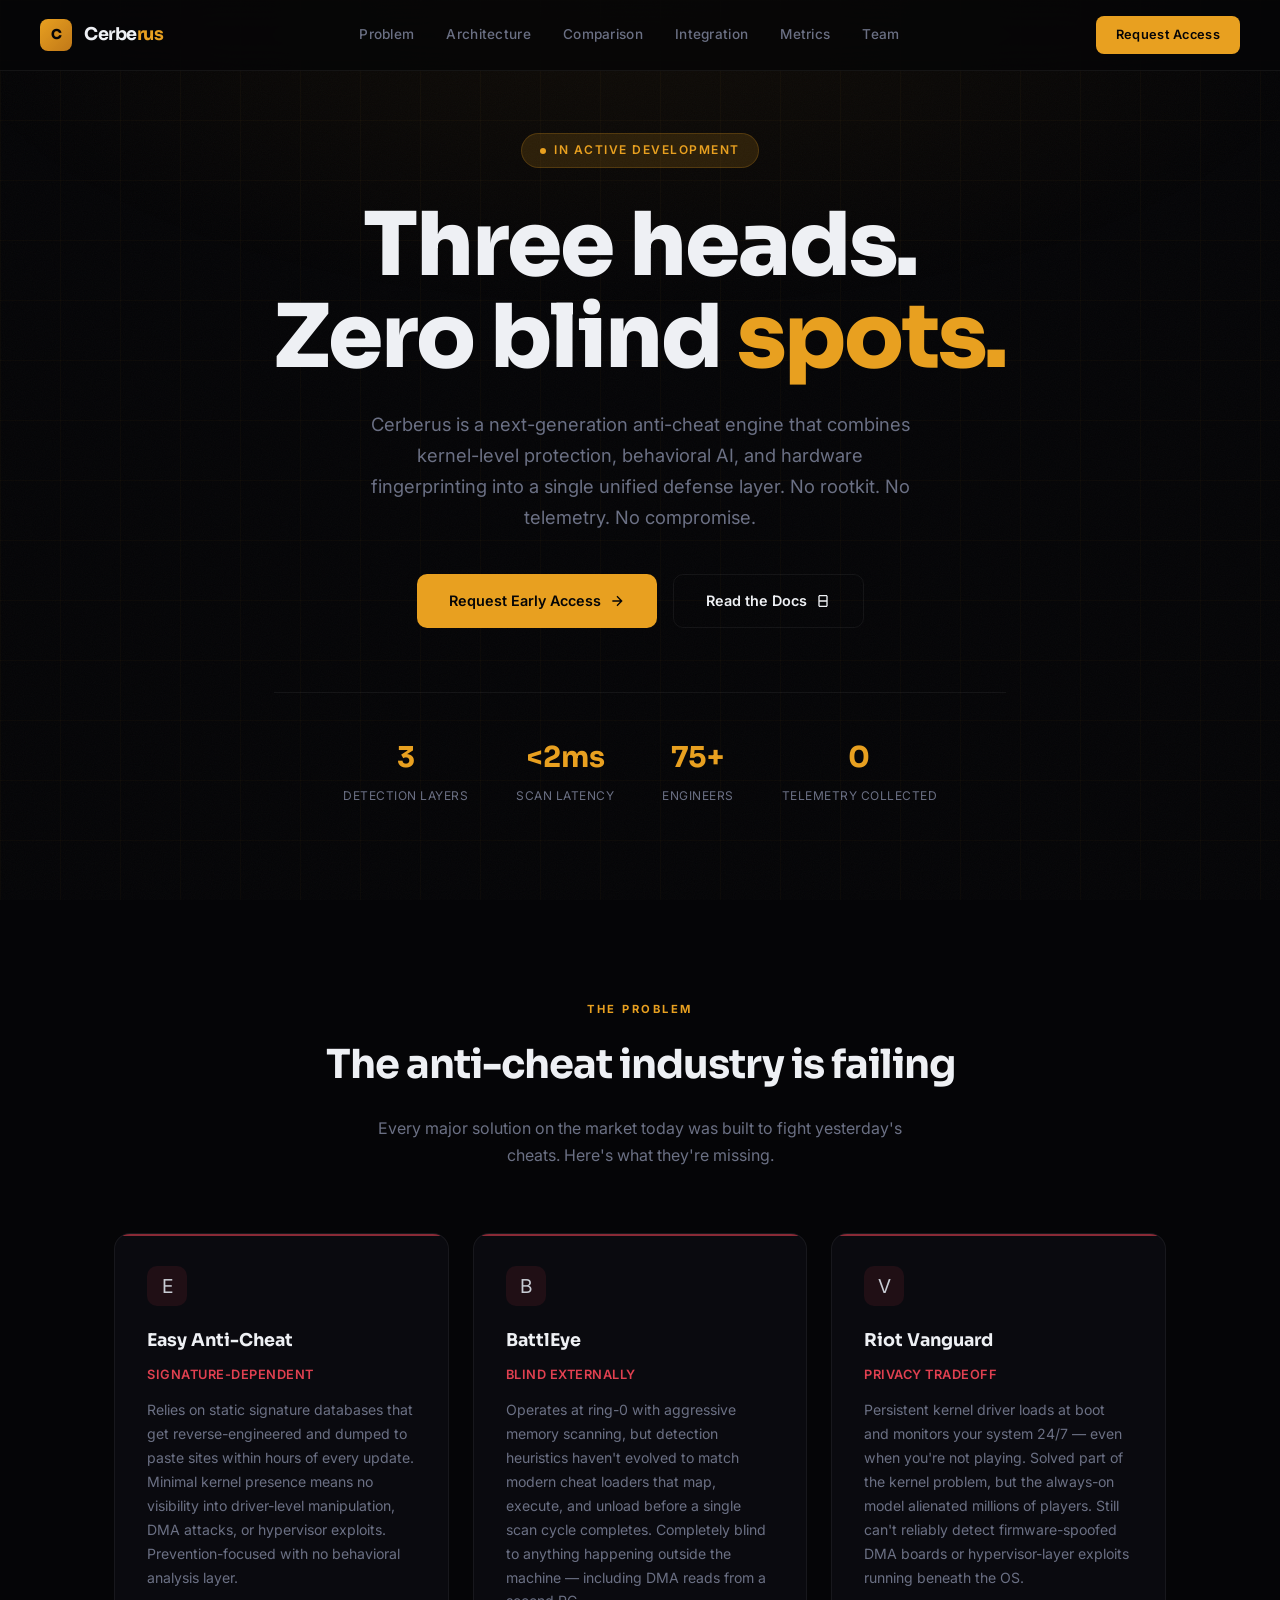
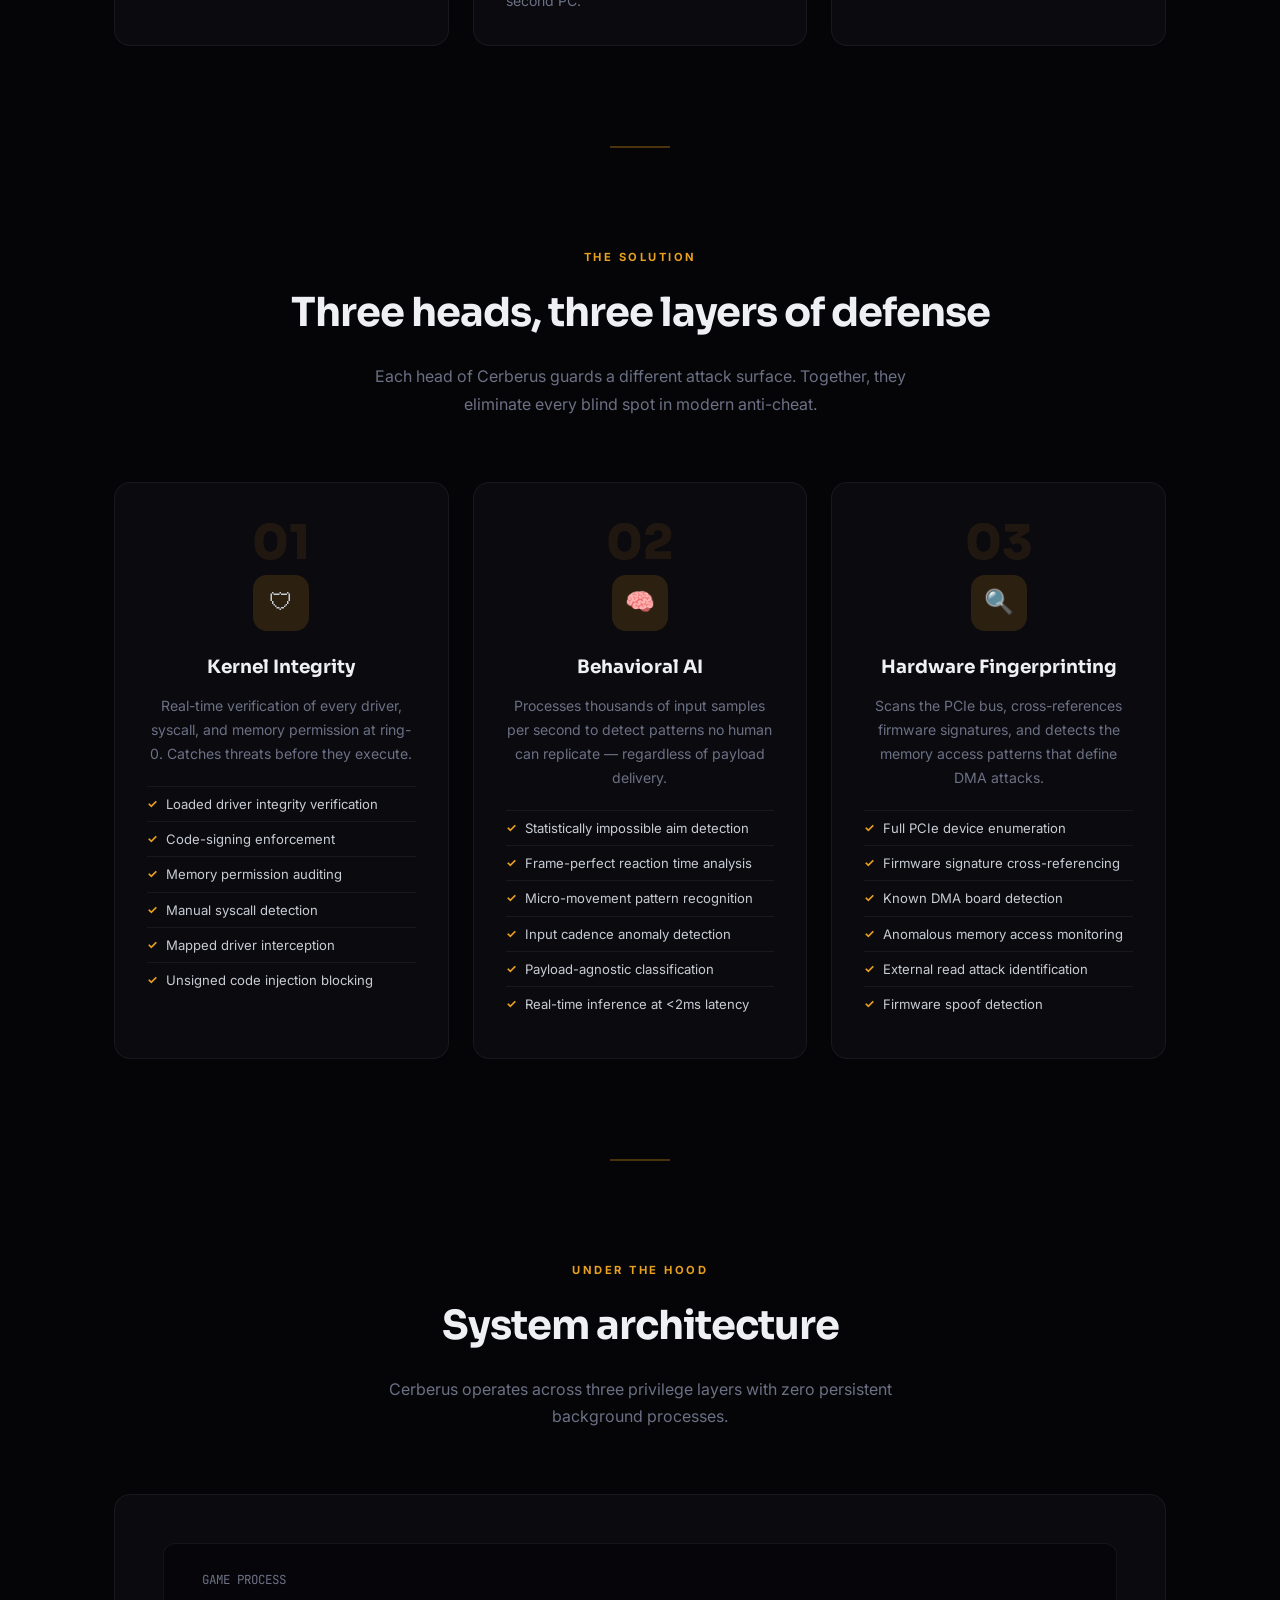
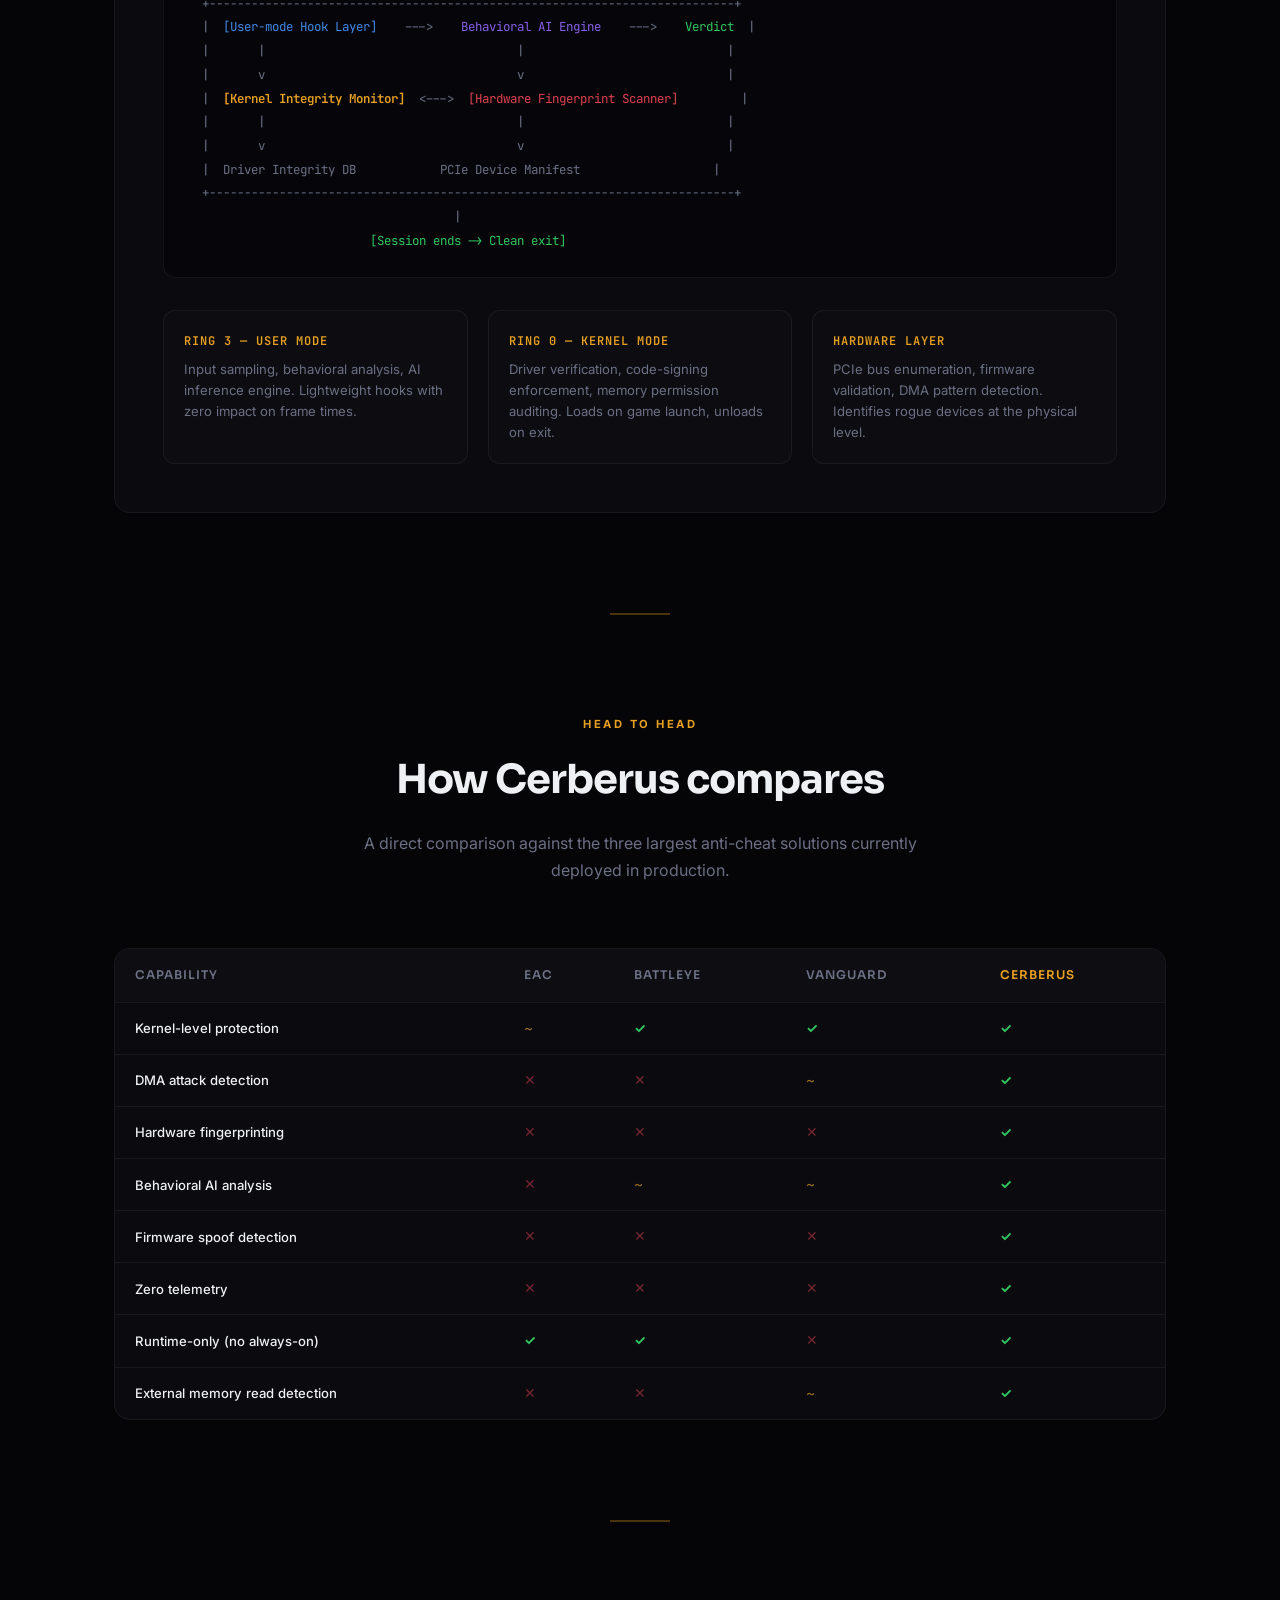
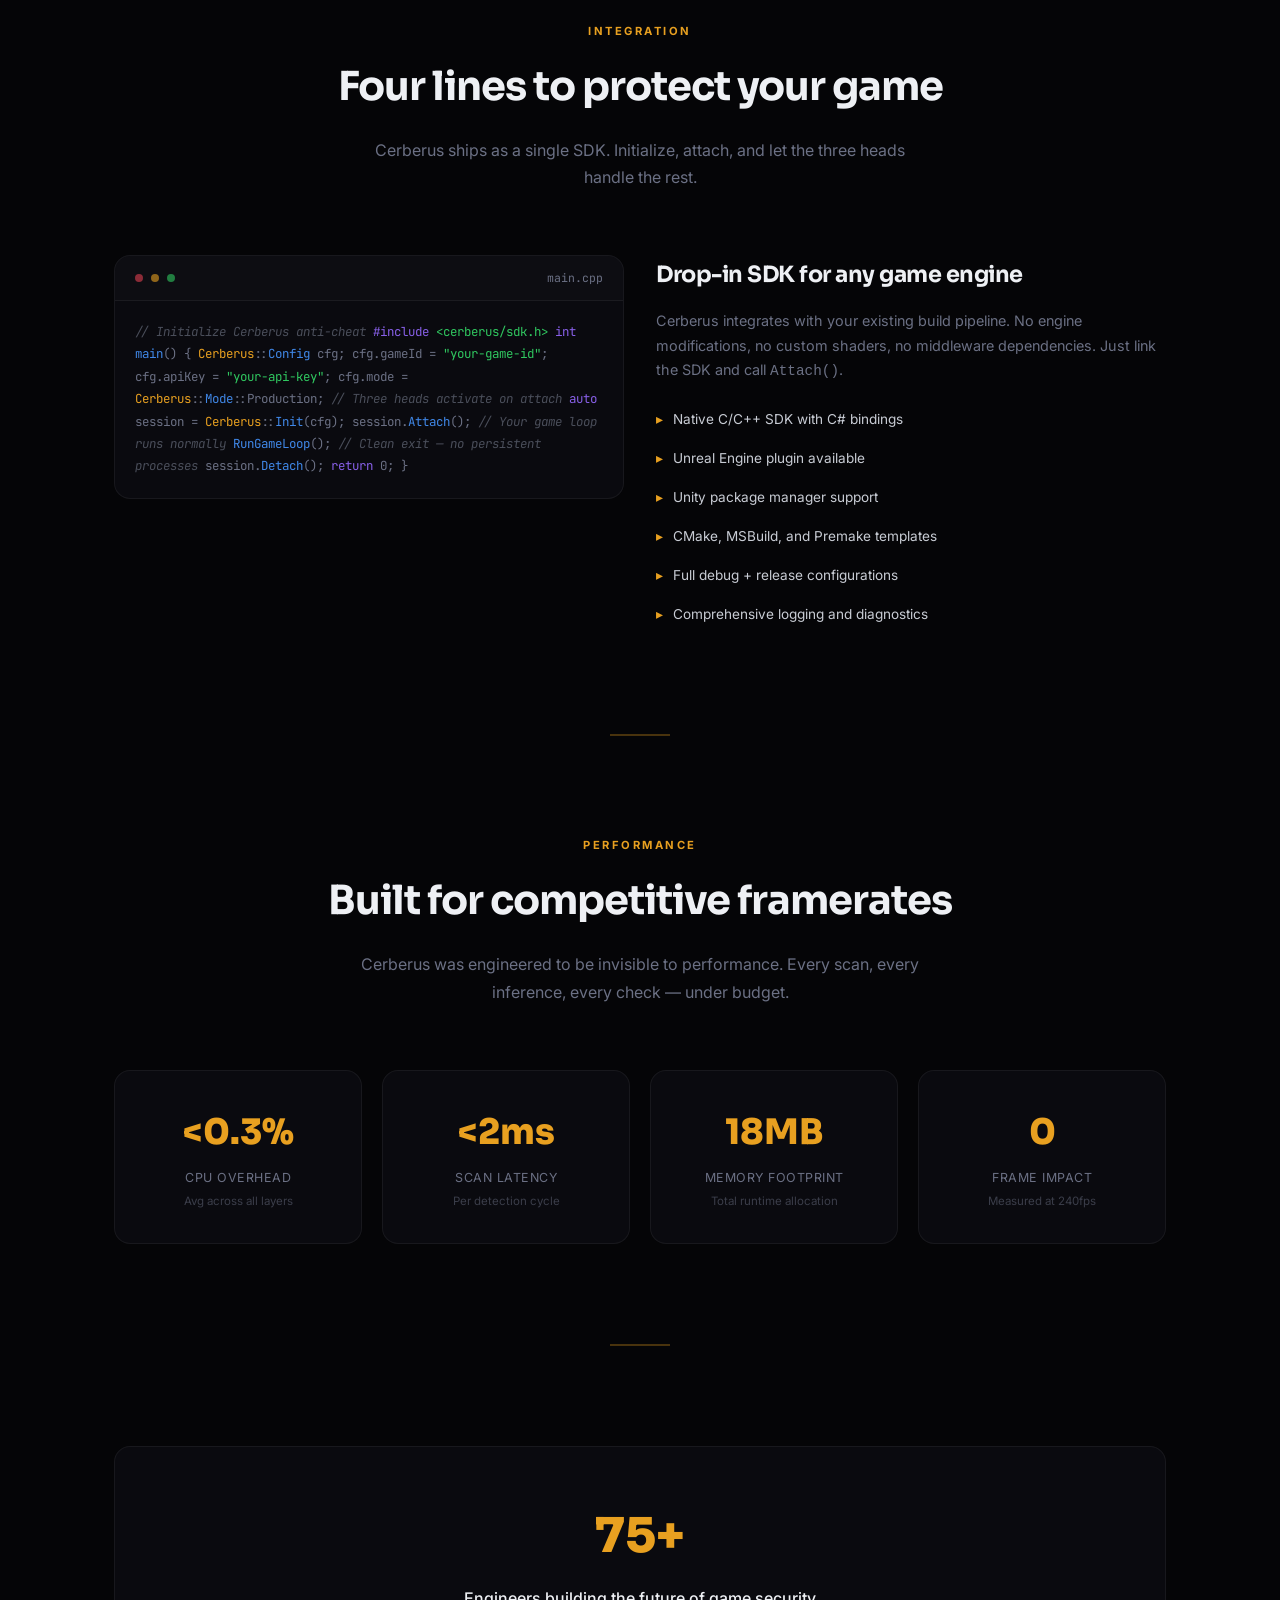
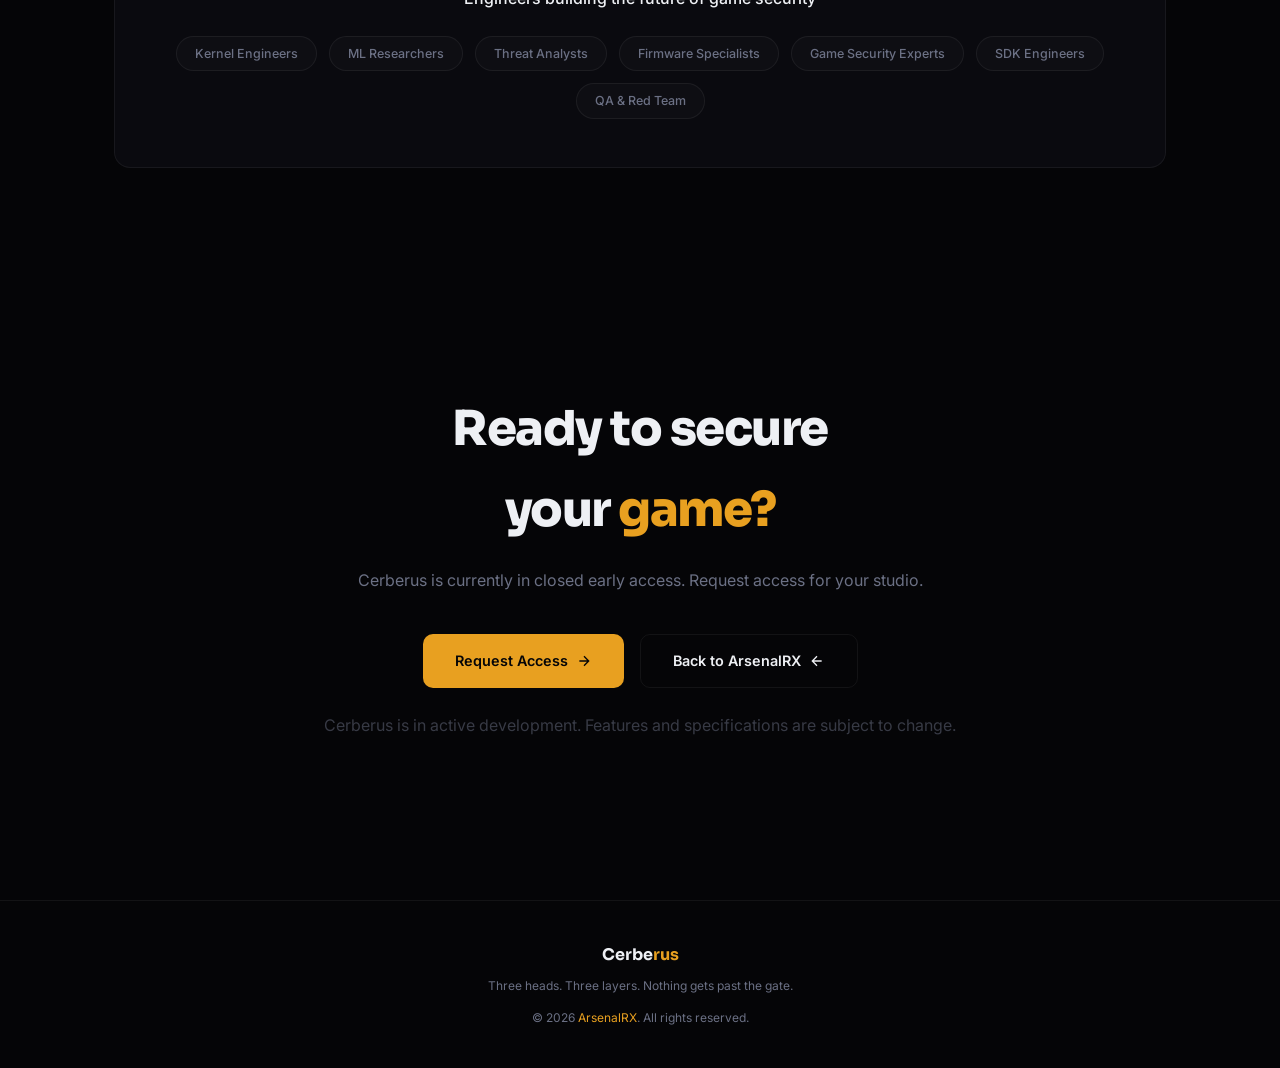
==== cerberus/index.html @ 9353e4b6 "Update site content" ====
<!DOCTYPE html>
<html lang="en">
<head>
  <meta charset="UTF-8" />
  <meta name="viewport" content="width=device-width, initial-scale=1.0" />
  <title>Cerberus - Next-Generation Anti-Cheat Engine</title>
  <meta name="description" content="Cerberus — Three-layer anti-cheat engine with kernel protection, behavioral AI, and hardware fingerprinting. Zero telemetry. Zero compromise." />
  <meta property="og:title" content="Cerberus Anti-Cheat" />
  <meta property="og:description" content="Three heads. Three layers. Nothing gets past the gate." />
  <meta property="og:type" content="website" />
  <meta name="theme-color" content="#e8a020" />
  <link rel="icon" href="data:image/svg+xml,<svg xmlns='http://www.w3.org/2000/svg' viewBox='0 0 100 100'><text y='.9em' font-size='90'>&#x1F6E1;</text></svg>" />
  <link rel="preconnect" href="https://fonts.googleapis.com" />
  <link rel="preconnect" href="https://fonts.gstatic.com" crossorigin />
  <link href="https://fonts.googleapis.com/css2?family=Sora:wght@300;400;500;600;700;800&family=Inter:wght@300;400;500;600;700&family=JetBrains+Mono:wght@400;500;600&display=swap" rel="stylesheet" />
  <style>
    *, *::before, *::after { margin: 0; padding: 0; box-sizing: border-box; }

    :root {
      --bg: #050507;
      --bg-card: #0a0a0f;
      --bg-card-hover: #0e0e15;
      --accent: #e8a020;
      --accent-dim: rgba(232,160,32,0.15);
      --accent-glow: rgba(232,160,32,0.08);
      --text: #c8ccd4;
      --text-bright: #eef0f4;
      --text-dim: #6b7084;
      --border: rgba(255,255,255,0.06);
      --red: #e04050;
      --green: #30c860;
      --blue: #4088e8;
      --purple: #8860e8;
      --font: 'Inter', -apple-system, sans-serif;
      --font-heading: 'Sora', sans-serif;
      --font-mono: 'JetBrains Mono', monospace;
    }

    html { scroll-behavior: smooth; }

    body {
      font-family: var(--font);
      background: var(--bg);
      color: var(--text);
      line-height: 1.7;
      overflow-x: hidden;
      -webkit-font-smoothing: antialiased;
    }

    ::selection { background: rgba(232,160,32,0.25); color: var(--text-bright); }

    /* ===== BACKGROUND EFFECTS ===== */
    .grid-bg {
      position: fixed; inset: 0; z-index: 0; pointer-events: none;
      background-image:
        linear-gradient(rgba(232,160,32,0.03) 1px, transparent 1px),
        linear-gradient(90deg, rgba(232,160,32,0.03) 1px, transparent 1px);
      background-size: 60px 60px;
    }
    .grid-bg::after {
      content: ''; position: absolute; inset: 0;
      background: radial-gradient(ellipse 80% 50% at 50% 0%, rgba(232,160,32,0.06), transparent 70%);
    }

    .noise-overlay {
      position: fixed; inset: 0; z-index: 0; pointer-events: none; opacity: 0.03;
      background-image: url("data:image/svg+xml,%3Csvg viewBox='0 0 256 256' xmlns='http://www.w3.org/2000/svg'%3E%3Cfilter id='n'%3E%3CfeTurbulence type='fractalNoise' baseFrequency='0.9' numOctaves='4' stitchTiles='stitch'/%3E%3C/filter%3E%3Crect width='100%25' height='100%25' filter='url(%23n)'/%3E%3C/svg%3E");
      background-size: 256px 256px;
    }

    /* ===== NAV ===== */
    .nav {
      position: fixed; top: 0; left: 0; right: 0; z-index: 100;
      padding: 16px 40px;
      display: flex; align-items: center; justify-content: space-between;
      background: rgba(5,5,7,0.8);
      backdrop-filter: blur(20px); -webkit-backdrop-filter: blur(20px);
      border-bottom: 1px solid var(--border);
      transition: all 0.3s ease;
    }
    .nav-brand {
      display: flex; align-items: center; gap: 12px;
      text-decoration: none; color: var(--text-bright);
    }
    .nav-logo {
      width: 32px; height: 32px; border-radius: 8px;
      background: linear-gradient(135deg, var(--accent), #c07818);
      display: flex; align-items: center; justify-content: center;
      font-family: var(--font-heading); font-weight: 800; font-size: 0.85rem; color: #050507;
    }
    .nav-wordmark {
      font-family: var(--font-heading); font-weight: 700; font-size: 1.1rem;
      letter-spacing: -0.5px;
    }
    .nav-wordmark span { color: var(--accent); }
    .nav-links { display: flex; gap: 32px; align-items: center; }
    .nav-links a {
      color: var(--text-dim); text-decoration: none; font-size: 0.85rem; font-weight: 500;
      transition: color 0.2s; letter-spacing: 0.3px;
    }
    .nav-links a:hover { color: var(--text-bright); }
    .nav-cta {
      padding: 8px 20px; border-radius: 8px; font-size: 0.8rem; font-weight: 600;
      background: var(--accent); color: #050507; text-decoration: none;
      transition: all 0.2s; letter-spacing: 0.3px;
    }
    .nav-cta:hover { background: #d09018; transform: translateY(-1px); box-shadow: 0 4px 20px rgba(232,160,32,0.3); }

    /* ===== HERO ===== */
    .hero {
      min-height: 100vh; display: flex; align-items: center; justify-content: center;
      text-align: center; padding: 120px 24px 80px; position: relative; z-index: 1;
    }
    .hero-content { max-width: 800px; }
    .hero-badge {
      display: inline-flex; align-items: center; gap: 8px;
      padding: 6px 18px; border-radius: 24px; margin-bottom: 32px;
      font-size: 0.75rem; font-weight: 600; letter-spacing: 1.5px; text-transform: uppercase;
      background: var(--accent-dim); color: var(--accent); border: 1px solid rgba(232,160,32,0.2);
    }
    .hero-badge-dot {
      width: 6px; height: 6px; border-radius: 50%; background: var(--accent);
      animation: pulse-dot 2s ease-in-out infinite;
    }
    @keyframes pulse-dot {
      0%, 100% { opacity: 1; box-shadow: 0 0 0 0 rgba(232,160,32,0.4); }
      50% { opacity: 0.6; box-shadow: 0 0 0 6px rgba(232,160,32,0); }
    }
    .hero-title {
      font-family: var(--font-heading); font-size: clamp(3rem, 7vw, 5.5rem);
      font-weight: 800; line-height: 1.05; color: var(--text-bright);
      letter-spacing: -2px; margin-bottom: 24px;
    }
    .hero-title span { color: var(--accent); }
    .hero-subtitle {
      font-size: 1.15rem; color: var(--text-dim); max-width: 560px;
      margin: 0 auto 40px; line-height: 1.7; font-weight: 400;
    }
    .hero-actions { display: flex; gap: 16px; justify-content: center; flex-wrap: wrap; }
    .btn-primary {
      padding: 14px 32px; border-radius: 10px; font-size: 0.9rem; font-weight: 600;
      background: var(--accent); color: #050507; text-decoration: none; border: none; cursor: pointer;
      transition: all 0.25s; display: inline-flex; align-items: center; gap: 8px;
    }
    .btn-primary:hover { background: #d09018; transform: translateY(-2px); box-shadow: 0 8px 30px rgba(232,160,32,0.3); }
    .btn-secondary {
      padding: 14px 32px; border-radius: 10px; font-size: 0.9rem; font-weight: 600;
      background: transparent; color: var(--text-bright); text-decoration: none; border: 1px solid var(--border);
      transition: all 0.25s; display: inline-flex; align-items: center; gap: 8px; cursor: pointer;
    }
    .btn-secondary:hover { border-color: rgba(255,255,255,0.15); background: rgba(255,255,255,0.03); transform: translateY(-2px); }

    .hero-stats {
      display: flex; justify-content: center; gap: 48px; margin-top: 64px;
      padding-top: 40px; border-top: 1px solid var(--border);
    }
    .hero-stat { text-align: center; }
    .hero-stat-value { font-family: var(--font-heading); font-size: 1.8rem; font-weight: 700; color: var(--accent); }
    .hero-stat-label { font-size: 0.75rem; color: var(--text-dim); margin-top: 4px; letter-spacing: 0.5px; text-transform: uppercase; }

    /* ===== SECTIONS ===== */
    .section {
      padding: 100px 24px; position: relative; z-index: 1;
      max-width: 1100px; margin: 0 auto;
    }
    .section-header { text-align: center; margin-bottom: 64px; }
    .section-label {
      font-size: 0.7rem; font-weight: 700; letter-spacing: 2.5px; text-transform: uppercase;
      color: var(--accent); margin-bottom: 12px;
    }
    .section-title {
      font-family: var(--font-heading); font-size: clamp(1.8rem, 4vw, 2.5rem);
      font-weight: 700; color: var(--text-bright); letter-spacing: -1px; margin-bottom: 16px;
    }
    .section-desc {
      font-size: 1rem; color: var(--text-dim); max-width: 560px; margin: 0 auto; line-height: 1.7;
    }

    /* ===== THREAT LANDSCAPE (PROBLEM) ===== */
    .threat-grid {
      display: grid; grid-template-columns: repeat(3, 1fr); gap: 24px;
    }
    .threat-card {
      background: var(--bg-card); border: 1px solid var(--border); border-radius: 16px;
      padding: 32px; transition: all 0.3s ease; position: relative; overflow: hidden;
    }
    .threat-card::before {
      content: ''; position: absolute; top: 0; left: 0; right: 0; height: 2px;
      background: var(--red); opacity: 0.6;
    }
    .threat-card:hover { border-color: rgba(224,64,80,0.2); background: var(--bg-card-hover); transform: translateY(-4px); }
    .threat-card-icon {
      width: 40px; height: 40px; border-radius: 10px; margin-bottom: 20px;
      background: rgba(224,64,80,0.1); display: flex; align-items: center; justify-content: center;
      font-size: 1.2rem;
    }
    .threat-card-name {
      font-family: var(--font-heading); font-size: 1.1rem; font-weight: 700;
      color: var(--text-bright); margin-bottom: 8px;
    }
    .threat-card-flaw {
      font-size: 0.8rem; color: var(--red); font-weight: 600; margin-bottom: 12px;
      text-transform: uppercase; letter-spacing: 0.5px;
    }
    .threat-card p { font-size: 0.88rem; color: var(--text-dim); line-height: 1.7; }

    /* ===== THREE HEADS (FEATURES) ===== */
    .heads-grid {
      display: grid; grid-template-columns: repeat(3, 1fr); gap: 24px;
    }
    .head-card {
      background: var(--bg-card); border: 1px solid var(--border); border-radius: 16px;
      padding: 36px 32px; text-align: center; transition: all 0.3s ease; position: relative;
    }
    .head-card::before {
      content: ''; position: absolute; top: 0; left: 0; right: 0; height: 2px;
      background: var(--accent); opacity: 0;
      transition: opacity 0.3s;
    }
    .head-card:hover::before { opacity: 1; }
    .head-card:hover { border-color: rgba(232,160,32,0.15); background: var(--bg-card-hover); transform: translateY(-4px); }
    .head-number {
      font-family: var(--font-heading); font-size: 3rem; font-weight: 800;
      color: rgba(232,160,32,0.1); line-height: 1; margin-bottom: 8px;
    }
    .head-icon {
      width: 56px; height: 56px; border-radius: 14px; margin: 0 auto 20px;
      background: var(--accent-dim); display: flex; align-items: center; justify-content: center;
      font-size: 1.5rem;
    }
    .head-title {
      font-family: var(--font-heading); font-size: 1.15rem; font-weight: 700;
      color: var(--text-bright); margin-bottom: 12px;
    }
    .head-desc { font-size: 0.88rem; color: var(--text-dim); line-height: 1.7; margin-bottom: 20px; }
    .head-features { list-style: none; text-align: left; }
    .head-features li {
      font-size: 0.82rem; color: var(--text); padding: 6px 0;
      border-top: 1px solid var(--border); display: flex; align-items: center; gap: 8px;
    }
    .head-features li::before { content: '\2713'; color: var(--accent); font-weight: 700; font-size: 0.75rem; }

    /* ===== ARCHITECTURE ===== */
    .arch-container {
      background: var(--bg-card); border: 1px solid var(--border); border-radius: 16px;
      padding: 48px; overflow: hidden;
    }
    .arch-diagram {
      font-family: var(--font-mono); font-size: 0.78rem; line-height: 1.9;
      color: var(--text-dim); white-space: pre; overflow-x: auto;
      padding: 24px; background: rgba(0,0,0,0.3); border-radius: 12px;
      border: 1px solid var(--border);
    }
    .arch-diagram .hl { color: var(--accent); font-weight: 600; }
    .arch-diagram .dm { color: var(--text-dim); }
    .arch-diagram .gr { color: var(--green); }
    .arch-diagram .bl { color: var(--blue); }
    .arch-diagram .pr { color: var(--purple); }
    .arch-diagram .rd { color: var(--red); }
    .arch-layers {
      display: grid; grid-template-columns: repeat(3, 1fr); gap: 20px; margin-top: 32px;
    }
    .arch-layer {
      padding: 20px; border-radius: 12px; border: 1px solid var(--border);
      background: rgba(255,255,255,0.01);
    }
    .arch-layer-name {
      font-family: var(--font-mono); font-size: 0.75rem; font-weight: 600;
      color: var(--accent); margin-bottom: 8px; text-transform: uppercase; letter-spacing: 1px;
    }
    .arch-layer p { font-size: 0.82rem; color: var(--text-dim); line-height: 1.6; }

    /* ===== COMPARISON TABLE ===== */
    .compare-table-wrap {
      overflow-x: auto; border-radius: 16px; border: 1px solid var(--border);
      background: var(--bg-card);
    }
    .compare-table {
      width: 100%; border-collapse: collapse; font-size: 0.85rem;
    }
    .compare-table th {
      padding: 16px 20px; text-align: left; font-family: var(--font-heading);
      font-weight: 600; color: var(--text-dim); font-size: 0.75rem;
      letter-spacing: 1px; text-transform: uppercase;
      border-bottom: 1px solid var(--border); background: rgba(255,255,255,0.01);
    }
    .compare-table th:last-child { color: var(--accent); }
    .compare-table td {
      padding: 14px 20px; border-bottom: 1px solid var(--border);
      color: var(--text); vertical-align: middle;
    }
    .compare-table tr:last-child td { border-bottom: none; }
    .compare-table td:first-child { font-weight: 500; color: var(--text-bright); font-size: 0.82rem; }
    .compare-table td:last-child { color: var(--accent); font-weight: 500; }
    .check { color: var(--green); font-weight: 700; }
    .cross { color: var(--red); opacity: 0.5; }
    .partial { color: #e8a020; opacity: 0.7; }

    /* ===== CODE BLOCK ===== */
    .code-section {
      display: grid; grid-template-columns: 1fr 1fr; gap: 32px; align-items: start;
    }
    .code-block {
      background: var(--bg-card); border: 1px solid var(--border); border-radius: 16px;
      overflow: hidden;
    }
    .code-header {
      padding: 12px 20px; border-bottom: 1px solid var(--border);
      display: flex; align-items: center; gap: 8px;
      background: rgba(255,255,255,0.01);
    }
    .code-dot { width: 8px; height: 8px; border-radius: 50%; }
    .code-dot-r { background: var(--red); opacity: 0.6; }
    .code-dot-y { background: #e8a020; opacity: 0.6; }
    .code-dot-g { background: var(--green); opacity: 0.6; }
    .code-filename {
      font-family: var(--font-mono); font-size: 0.72rem; color: var(--text-dim);
      margin-left: auto;
    }
    .code-body {
      padding: 20px; font-family: var(--font-mono); font-size: 0.78rem;
      line-height: 1.8; color: var(--text-dim); overflow-x: auto;
    }
    .code-body .kw { color: var(--purple); }
    .code-body .fn { color: var(--blue); }
    .code-body .str { color: var(--green); }
    .code-body .cm { color: #4a4e5a; font-style: italic; }
    .code-body .tp { color: var(--accent); }
    .code-info { display: flex; flex-direction: column; justify-content: center; }
    .code-info h3 {
      font-family: var(--font-heading); font-size: 1.4rem; font-weight: 700;
      color: var(--text-bright); margin-bottom: 16px; letter-spacing: -0.5px;
    }
    .code-info p { font-size: 0.9rem; color: var(--text-dim); line-height: 1.7; margin-bottom: 16px; }
    .code-info-features { list-style: none; }
    .code-info-features li {
      font-size: 0.85rem; color: var(--text); padding: 8px 0; display: flex; align-items: center; gap: 10px;
    }
    .code-info-features li::before { content: '\25B8'; color: var(--accent); }

    /* ===== METRICS ===== */
    .metrics-grid {
      display: grid; grid-template-columns: repeat(4, 1fr); gap: 20px;
    }
    .metric-card {
      background: var(--bg-card); border: 1px solid var(--border); border-radius: 16px;
      padding: 32px; text-align: center; transition: all 0.3s;
    }
    .metric-card:hover { border-color: rgba(232,160,32,0.15); transform: translateY(-4px); }
    .metric-value {
      font-family: var(--font-heading); font-size: 2.2rem; font-weight: 800; color: var(--accent);
      margin-bottom: 4px;
    }
    .metric-label { font-size: 0.78rem; color: var(--text-dim); text-transform: uppercase; letter-spacing: 0.5px; }
    .metric-sub { font-size: 0.72rem; color: var(--text-dim); opacity: 0.5; margin-top: 4px; }

    /* ===== TEAM ===== */
    .team-banner {
      background: var(--bg-card); border: 1px solid var(--border); border-radius: 16px;
      padding: 48px; text-align: center;
    }
    .team-count {
      font-family: var(--font-heading); font-size: 3rem; font-weight: 800;
      color: var(--accent); margin-bottom: 8px;
    }
    .team-label {
      font-size: 1rem; color: var(--text-bright); font-weight: 500; margin-bottom: 24px;
    }
    .team-roles {
      display: flex; gap: 12px; justify-content: center; flex-wrap: wrap;
    }
    .team-role {
      padding: 6px 18px; border-radius: 20px; font-size: 0.78rem; font-weight: 500;
      background: rgba(255,255,255,0.02); color: var(--text-dim); border: 1px solid var(--border);
    }

    /* ===== CTA ===== */
    .cta-section {
      padding: 120px 24px; text-align: center; position: relative; z-index: 1;
    }
    .cta-section h2 {
      font-family: var(--font-heading); font-size: clamp(2rem, 4vw, 3rem);
      font-weight: 800; color: var(--text-bright); letter-spacing: -1.5px; margin-bottom: 16px;
    }
    .cta-section h2 span { color: var(--accent); }
    .cta-section p { font-size: 1rem; color: var(--text-dim); margin-bottom: 40px; }
    .cta-actions { display: flex; gap: 16px; justify-content: center; flex-wrap: wrap; }
    .cta-note { font-size: 0.72rem; color: var(--text-dim); opacity: 0.5; margin-top: 24px; }

    /* ===== FOOTER ===== */
    .footer {
      padding: 40px 24px; text-align: center; border-top: 1px solid var(--border);
      position: relative; z-index: 1;
    }
    .footer-brand {
      font-family: var(--font-heading); font-weight: 700; font-size: 1rem;
      color: var(--text-bright); margin-bottom: 8px;
    }
    .footer-brand span { color: var(--accent); }
    .footer p { font-size: 0.75rem; color: var(--text-dim); }
    .footer a { color: var(--accent); text-decoration: none; }
    .footer a:hover { text-decoration: underline; }

    /* ===== DIVIDER ===== */
    .divider {
      width: 60px; height: 2px; background: var(--accent); margin: 0 auto;
      opacity: 0.3;
    }

    /* ===== SCROLL REVEAL ===== */
    .reveal {
      opacity: 0; transform: translateY(30px);
      transition: opacity 0.7s ease, transform 0.7s ease;
    }
    .reveal.visible { opacity: 1; transform: translateY(0); }

    /* ===== RESPONSIVE ===== */
    @media (max-width: 900px) {
      .threat-grid, .heads-grid, .arch-layers { grid-template-columns: 1fr; }
      .code-section { grid-template-columns: 1fr; }
      .metrics-grid { grid-template-columns: repeat(2, 1fr); }
      .hero-stats { gap: 32px; flex-wrap: wrap; }
      .nav-links { display: none; }
    }
    @media (max-width: 600px) {
      .nav { padding: 12px 20px; }
      .metrics-grid { grid-template-columns: 1fr; }
      .hero-stats { flex-direction: column; gap: 24px; }
      .arch-container { padding: 24px; }
      .compare-table { font-size: 0.75rem; }
    }
  </style>
</head>
<body>

  <div class="grid-bg"></div>
  <div class="noise-overlay"></div>

  <!-- NAV -->
  <nav class="nav">
    <a href="#" class="nav-brand">
      <div class="nav-logo">C</div>
      <div class="nav-wordmark">Cerbe<span>rus</span></div>
    </a>
    <div class="nav-links">
      <a href="#threat">Problem</a>
      <a href="#heads">Architecture</a>
      <a href="#compare">Comparison</a>
      <a href="#integration">Integration</a>
      <a href="#metrics">Metrics</a>
      <a href="/cerberus/team/">Team</a>
    </div>
    <a href="#access" class="nav-cta">Request Access</a>
  </nav>

  <!-- HERO -->
  <section class="hero">
    <div class="hero-content">
      <div class="hero-badge">
        <div class="hero-badge-dot"></div>
        IN ACTIVE DEVELOPMENT
      </div>
      <h1 class="hero-title">Three heads.<br/>Zero blind <span>spots.</span></h1>
      <p class="hero-subtitle">Cerberus is a next-generation anti-cheat engine that combines kernel-level protection, behavioral AI, and hardware fingerprinting into a single unified defense layer. No rootkit. No telemetry. No compromise.</p>
      <div class="hero-actions">
        <a href="#access" class="btn-primary">
          Request Early Access
          <svg width="16" height="16" viewBox="0 0 24 24" fill="none" stroke="currentColor" stroke-width="2"><path d="M5 12h14M12 5l7 7-7 7"/></svg>
        </a>
        <a href="#heads" class="btn-secondary">
          Read the Docs
          <svg width="16" height="16" viewBox="0 0 24 24" fill="none" stroke="currentColor" stroke-width="2"><path d="M6 4v16M18 4v16M6 12h12M6 4h12M6 20h12"/></svg>
        </a>
      </div>
      <div class="hero-stats">
        <div class="hero-stat">
          <div class="hero-stat-value">3</div>
          <div class="hero-stat-label">Detection Layers</div>
        </div>
        <div class="hero-stat">
          <div class="hero-stat-value">&lt;2ms</div>
          <div class="hero-stat-label">Scan Latency</div>
        </div>
        <div class="hero-stat">
          <div class="hero-stat-value">75+</div>
          <div class="hero-stat-label">Engineers</div>
        </div>
        <div class="hero-stat">
          <div class="hero-stat-value">0</div>
          <div class="hero-stat-label">Telemetry Collected</div>
        </div>
      </div>
    </div>
  </section>

  <!-- THREAT LANDSCAPE -->
  <section class="section" id="threat">
    <div class="section-header reveal">
      <div class="section-label">The Problem</div>
      <h2 class="section-title">The anti-cheat industry is failing</h2>
      <p class="section-desc">Every major solution on the market today was built to fight yesterday's cheats. Here's what they're missing.</p>
    </div>
    <div class="threat-grid">
      <div class="threat-card reveal">
        <div class="threat-card-icon">E</div>
        <div class="threat-card-name">Easy Anti-Cheat</div>
        <div class="threat-card-flaw">Signature-Dependent</div>
        <p>Relies on static signature databases that get reverse-engineered and dumped to paste sites within hours of every update. Minimal kernel presence means no visibility into driver-level manipulation, DMA attacks, or hypervisor exploits. Prevention-focused with no behavioral analysis layer.</p>
      </div>
      <div class="threat-card reveal">
        <div class="threat-card-icon">B</div>
        <div class="threat-card-name">BattlEye</div>
        <div class="threat-card-flaw">Blind Externally</div>
        <p>Operates at ring-0 with aggressive memory scanning, but detection heuristics haven't evolved to match modern cheat loaders that map, execute, and unload before a single scan cycle completes. Completely blind to anything happening outside the machine — including DMA reads from a second PC.</p>
      </div>
      <div class="threat-card reveal">
        <div class="threat-card-icon">V</div>
        <div class="threat-card-name">Riot Vanguard</div>
        <div class="threat-card-flaw">Privacy Tradeoff</div>
        <p>Persistent kernel driver loads at boot and monitors your system 24/7 — even when you're not playing. Solved part of the kernel problem, but the always-on model alienated millions of players. Still can't reliably detect firmware-spoofed DMA boards or hypervisor-layer exploits running beneath the OS.</p>
      </div>
    </div>
  </section>

  <div class="divider"></div>

  <!-- THREE HEADS -->
  <section class="section" id="heads">
    <div class="section-header reveal">
      <div class="section-label">The Solution</div>
      <h2 class="section-title">Three heads, three layers of defense</h2>
      <p class="section-desc">Each head of Cerberus guards a different attack surface. Together, they eliminate every blind spot in modern anti-cheat.</p>
    </div>
    <div class="heads-grid">
      <div class="head-card reveal">
        <div class="head-number">01</div>
        <div class="head-icon">&#x1F6E1;</div>
        <div class="head-title">Kernel Integrity</div>
        <div class="head-desc">Real-time verification of every driver, syscall, and memory permission at ring-0. Catches threats before they execute.</div>
        <ul class="head-features">
          <li>Loaded driver integrity verification</li>
          <li>Code-signing enforcement</li>
          <li>Memory permission auditing</li>
          <li>Manual syscall detection</li>
          <li>Mapped driver interception</li>
          <li>Unsigned code injection blocking</li>
        </ul>
      </div>
      <div class="head-card reveal">
        <div class="head-number">02</div>
        <div class="head-icon">&#x1F9E0;</div>
        <div class="head-title">Behavioral AI</div>
        <div class="head-desc">Processes thousands of input samples per second to detect patterns no human can replicate — regardless of payload delivery.</div>
        <ul class="head-features">
          <li>Statistically impossible aim detection</li>
          <li>Frame-perfect reaction time analysis</li>
          <li>Micro-movement pattern recognition</li>
          <li>Input cadence anomaly detection</li>
          <li>Payload-agnostic classification</li>
          <li>Real-time inference at &lt;2ms latency</li>
        </ul>
      </div>
      <div class="head-card reveal">
        <div class="head-number">03</div>
        <div class="head-icon">&#x1F50D;</div>
        <div class="head-title">Hardware Fingerprinting</div>
        <div class="head-desc">Scans the PCIe bus, cross-references firmware signatures, and detects the memory access patterns that define DMA attacks.</div>
        <ul class="head-features">
          <li>Full PCIe device enumeration</li>
          <li>Firmware signature cross-referencing</li>
          <li>Known DMA board detection</li>
          <li>Anomalous memory access monitoring</li>
          <li>External read attack identification</li>
          <li>Firmware spoof detection</li>
        </ul>
      </div>
    </div>
  </section>

  <div class="divider"></div>

  <!-- ARCHITECTURE -->
  <section class="section" id="architecture">
    <div class="section-header reveal">
      <div class="section-label">Under the Hood</div>
      <h2 class="section-title">System architecture</h2>
      <p class="section-desc">Cerberus operates across three privilege layers with zero persistent background processes.</p>
    </div>
    <div class="arch-container reveal">
      <div class="arch-diagram"><span class="dm">  GAME PROCESS</span>
<span class="dm">  +---------------------------------------------------------------------------+</span>
<span class="dm">  |</span>  <span class="bl">[User-mode Hook Layer]</span>    <span class="dm">---></span>    <span class="pr">Behavioral AI Engine</span>    <span class="dm">---></span>    <span class="gr">Verdict</span>  <span class="dm">|</span>
<span class="dm">  |</span>       <span class="dm">|</span>                                    <span class="dm">|</span>                             <span class="dm">|</span>
<span class="dm">  |</span>       <span class="dm">v</span>                                    <span class="dm">v</span>                             <span class="dm">|</span>
<span class="dm">  |</span>  <span class="hl">[Kernel Integrity Monitor]</span>  <span class="dm"><---></span>  <span class="rd">[Hardware Fingerprint Scanner]</span>         <span class="dm">|</span>
<span class="dm">  |</span>       <span class="dm">|</span>                                    <span class="dm">|</span>                             <span class="dm">|</span>
<span class="dm">  |</span>       <span class="dm">v</span>                                    <span class="dm">v</span>                             <span class="dm">|</span>
<span class="dm">  |</span>  <span class="dm">Driver Integrity DB</span>            <span class="dm">PCIe Device Manifest</span>                   <span class="dm">|</span>
<span class="dm">  +---------------------------------------------------------------------------+</span>
<span class="dm">                                      |</span>
<span class="dm">                          </span><span class="gr">[Session ends -> Clean exit]</span></div>
      <div class="arch-layers">
        <div class="arch-layer">
          <div class="arch-layer-name">Ring 3 — User Mode</div>
          <p>Input sampling, behavioral analysis, AI inference engine. Lightweight hooks with zero impact on frame times.</p>
        </div>
        <div class="arch-layer">
          <div class="arch-layer-name">Ring 0 — Kernel Mode</div>
          <p>Driver verification, code-signing enforcement, memory permission auditing. Loads on game launch, unloads on exit.</p>
        </div>
        <div class="arch-layer">
          <div class="arch-layer-name">Hardware Layer</div>
          <p>PCIe bus enumeration, firmware validation, DMA pattern detection. Identifies rogue devices at the physical level.</p>
        </div>
      </div>
    </div>
  </section>

  <div class="divider"></div>

  <!-- COMPARISON -->
  <section class="section" id="compare">
    <div class="section-header reveal">
      <div class="section-label">Head to Head</div>
      <h2 class="section-title">How Cerberus compares</h2>
      <p class="section-desc">A direct comparison against the three largest anti-cheat solutions currently deployed in production.</p>
    </div>
    <div class="compare-table-wrap reveal">
      <table class="compare-table">
        <thead>
          <tr>
            <th>Capability</th>
            <th>EAC</th>
            <th>BattlEye</th>
            <th>Vanguard</th>
            <th>Cerberus</th>
          </tr>
        </thead>
        <tbody>
          <tr>
            <td>Kernel-level protection</td>
            <td><span class="partial">~</span></td>
            <td><span class="check">&#10003;</span></td>
            <td><span class="check">&#10003;</span></td>
            <td><span class="check">&#10003;</span></td>
          </tr>
          <tr>
            <td>DMA attack detection</td>
            <td><span class="cross">&#10005;</span></td>
            <td><span class="cross">&#10005;</span></td>
            <td><span class="partial">~</span></td>
            <td><span class="check">&#10003;</span></td>
          </tr>
          <tr>
            <td>Hardware fingerprinting</td>
            <td><span class="cross">&#10005;</span></td>
            <td><span class="cross">&#10005;</span></td>
            <td><span class="cross">&#10005;</span></td>
            <td><span class="check">&#10003;</span></td>
          </tr>
          <tr>
            <td>Behavioral AI analysis</td>
            <td><span class="cross">&#10005;</span></td>
            <td><span class="partial">~</span></td>
            <td><span class="partial">~</span></td>
            <td><span class="check">&#10003;</span></td>
          </tr>
          <tr>
            <td>Firmware spoof detection</td>
            <td><span class="cross">&#10005;</span></td>
            <td><span class="cross">&#10005;</span></td>
            <td><span class="cross">&#10005;</span></td>
            <td><span class="check">&#10003;</span></td>
          </tr>
          <tr>
            <td>Zero telemetry</td>
            <td><span class="cross">&#10005;</span></td>
            <td><span class="cross">&#10005;</span></td>
            <td><span class="cross">&#10005;</span></td>
            <td><span class="check">&#10003;</span></td>
          </tr>
          <tr>
            <td>Runtime-only (no always-on)</td>
            <td><span class="check">&#10003;</span></td>
            <td><span class="check">&#10003;</span></td>
            <td><span class="cross">&#10005;</span></td>
            <td><span class="check">&#10003;</span></td>
          </tr>
          <tr>
            <td>External memory read detection</td>
            <td><span class="cross">&#10005;</span></td>
            <td><span class="cross">&#10005;</span></td>
            <td><span class="partial">~</span></td>
            <td><span class="check">&#10003;</span></td>
          </tr>
        </tbody>
      </table>
    </div>
  </section>

  <div class="divider"></div>

  <!-- INTEGRATION -->
  <section class="section" id="integration">
    <div class="section-header reveal">
      <div class="section-label">Integration</div>
      <h2 class="section-title">Four lines to protect your game</h2>
      <p class="section-desc">Cerberus ships as a single SDK. Initialize, attach, and let the three heads handle the rest.</p>
    </div>
    <div class="code-section reveal">
      <div class="code-block">
        <div class="code-header">
          <div class="code-dot code-dot-r"></div>
          <div class="code-dot code-dot-y"></div>
          <div class="code-dot code-dot-g"></div>
          <div class="code-filename">main.cpp</div>
        </div>
        <div class="code-body">
<span class="cm">// Initialize Cerberus anti-cheat</span>
<span class="kw">#include</span> <span class="str">&lt;cerberus/sdk.h&gt;</span>

<span class="kw">int</span> <span class="fn">main</span>() {
    <span class="tp">Cerberus</span>::<span class="fn">Config</span> cfg;
    cfg.gameId    = <span class="str">"your-game-id"</span>;
    cfg.apiKey    = <span class="str">"your-api-key"</span>;
    cfg.mode      = <span class="tp">Cerberus</span>::<span class="fn">Mode</span>::<span class="hl">Production</span>;

    <span class="cm">// Three heads activate on attach</span>
    <span class="kw">auto</span> session = <span class="tp">Cerberus</span>::<span class="fn">Init</span>(cfg);
    session.<span class="fn">Attach</span>();

    <span class="cm">// Your game loop runs normally</span>
    <span class="fn">RunGameLoop</span>();

    <span class="cm">// Clean exit — no persistent processes</span>
    session.<span class="fn">Detach</span>();
    <span class="kw">return</span> <span class="hl">0</span>;
}
        </div>
      </div>
      <div class="code-info">
        <h3>Drop-in SDK for any game engine</h3>
        <p>Cerberus integrates with your existing build pipeline. No engine modifications, no custom shaders, no middleware dependencies. Just link the SDK and call <code>Attach()</code>.</p>
        <ul class="code-info-features">
          <li>Native C/C++ SDK with C# bindings</li>
          <li>Unreal Engine plugin available</li>
          <li>Unity package manager support</li>
          <li>CMake, MSBuild, and Premake templates</li>
          <li>Full debug + release configurations</li>
          <li>Comprehensive logging and diagnostics</li>
        </ul>
      </div>
    </div>
  </section>

  <div class="divider"></div>

  <!-- METRICS -->
  <section class="section" id="metrics">
    <div class="section-header reveal">
      <div class="section-label">Performance</div>
      <h2 class="section-title">Built for competitive framerates</h2>
      <p class="section-desc">Cerberus was engineered to be invisible to performance. Every scan, every inference, every check — under budget.</p>
    </div>
    <div class="metrics-grid reveal">
      <div class="metric-card">
        <div class="metric-value">&lt;0.3%</div>
        <div class="metric-label">CPU Overhead</div>
        <div class="metric-sub">Avg across all layers</div>
      </div>
      <div class="metric-card">
        <div class="metric-value">&lt;2ms</div>
        <div class="metric-label">Scan Latency</div>
        <div class="metric-sub">Per detection cycle</div>
      </div>
      <div class="metric-card">
        <div class="metric-value">18MB</div>
        <div class="metric-label">Memory Footprint</div>
        <div class="metric-sub">Total runtime allocation</div>
      </div>
      <div class="metric-card">
        <div class="metric-value">0</div>
        <div class="metric-label">Frame Impact</div>
        <div class="metric-sub">Measured at 240fps</div>
      </div>
    </div>
  </section>

  <div class="divider"></div>

  <!-- TEAM -->
  <section class="section" id="team">
    <div class="team-banner reveal">
      <div class="team-count">75+</div>
      <div class="team-label">Engineers building the future of game security</div>
      <div class="team-roles">
        <span class="team-role">Kernel Engineers</span>
        <span class="team-role">ML Researchers</span>
        <span class="team-role">Threat Analysts</span>
        <span class="team-role">Firmware Specialists</span>
        <span class="team-role">Game Security Experts</span>
        <span class="team-role">SDK Engineers</span>
        <span class="team-role">QA & Red Team</span>
      </div>
    </div>
  </section>

  <!-- CTA -->
  <section class="cta-section" id="access">
    <h2 class="reveal">Ready to secure<br/>your <span>game?</span></h2>
    <p class="reveal">Cerberus is currently in closed early access. Request access for your studio.</p>
    <div class="cta-actions reveal">
      <a href="mailto:cerberus@arsenalrx.dev" class="btn-primary">
        Request Access
        <svg width="16" height="16" viewBox="0 0 24 24" fill="none" stroke="currentColor" stroke-width="2"><path d="M5 12h14M12 5l7 7-7 7"/></svg>
      </a>
      <a href="https://arsenalrx.github.io" class="btn-secondary">
        Back to ArsenalRX
        <svg width="16" height="16" viewBox="0 0 24 24" fill="none" stroke="currentColor" stroke-width="2"><path d="M19 12H5M12 19l-7-7 7-7"/></svg>
      </a>
    </div>
    <p class="cta-note">Cerberus is in active development. Features and specifications are subject to change.</p>
  </section>

  <!-- FOOTER -->
  <footer class="footer">
    <div class="footer-brand">Cerbe<span>rus</span></div>
    <p>Three heads. Three layers. Nothing gets past the gate.</p>
    <p style="margin-top: 12px;">&copy; <span id="year"></span> <a href="https://arsenalrx.github.io">ArsenalRX</a>. All rights reserved.</p>
  </footer>

  <script>
    // Year
    document.getElementById('year').textContent = new Date().getFullYear();

    // Scroll reveal
    var reveals = document.querySelectorAll('.reveal');
    var observer = new IntersectionObserver(function(entries) {
      entries.forEach(function(entry) {
        if (entry.isIntersecting) {
          entry.target.classList.add('visible');
          observer.unobserve(entry.target);
        }
      });
    }, { threshold: 0.1, rootMargin: '0px 0px -40px 0px' });
    reveals.forEach(function(el) { observer.observe(el); });

    // Smooth scroll
    document.querySelectorAll('a[href^="#"]').forEach(function(a) {
      a.addEventListener('click', function(e) {
        e.preventDefault();
        var target = document.querySelector(this.getAttribute('href'));
        if (target) target.scrollIntoView({ behavior: 'smooth', block: 'start' });
      });
    });

    // Stagger threat cards and head cards
    var grids = document.querySelectorAll('.threat-grid, .heads-grid, .metrics-grid');
    grids.forEach(function(grid) {
      var cards = grid.children;
      var gridObserver = new IntersectionObserver(function(entries) {
        entries.forEach(function(entry) {
          if (entry.isIntersecting) {
            for (var i = 0; i < cards.length; i++) {
              (function(idx) {
                setTimeout(function() { cards[idx].classList.add('visible'); }, idx * 120);
              })(i);
            }
            gridObserver.unobserve(entry.target);
          }
        });
      }, { threshold: 0.1 });
      gridObserver.observe(grid);
    });

    // Nav background on scroll
    window.addEventListener('scroll', function() {
      var nav = document.querySelector('.nav');
      if (window.scrollY > 50) {
        nav.style.background = 'rgba(5,5,7,0.95)';
        nav.style.borderBottomColor = 'rgba(255,255,255,0.08)';
      } else {
        nav.style.background = 'rgba(5,5,7,0.8)';
        nav.style.borderBottomColor = 'rgba(255,255,255,0.06)';
      }
    }, { passive: true });
  </script>

</body>
</html>
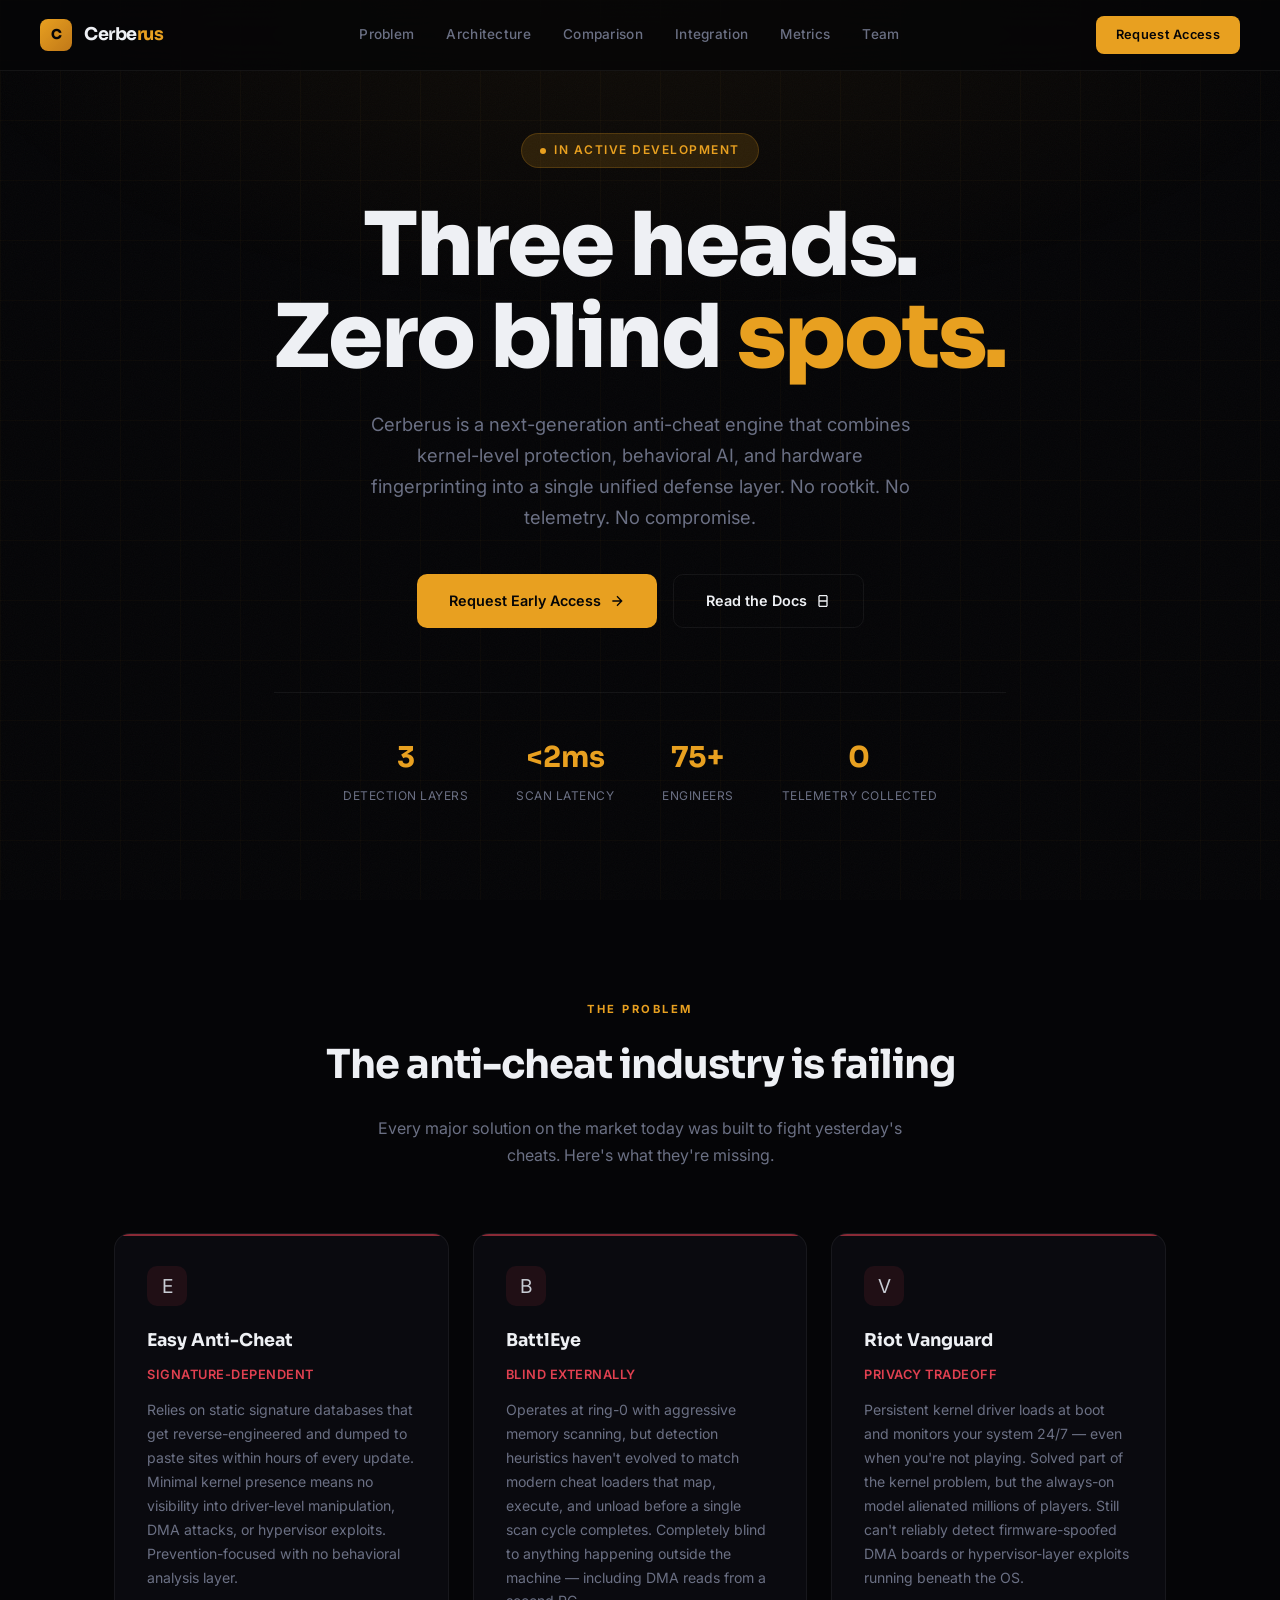
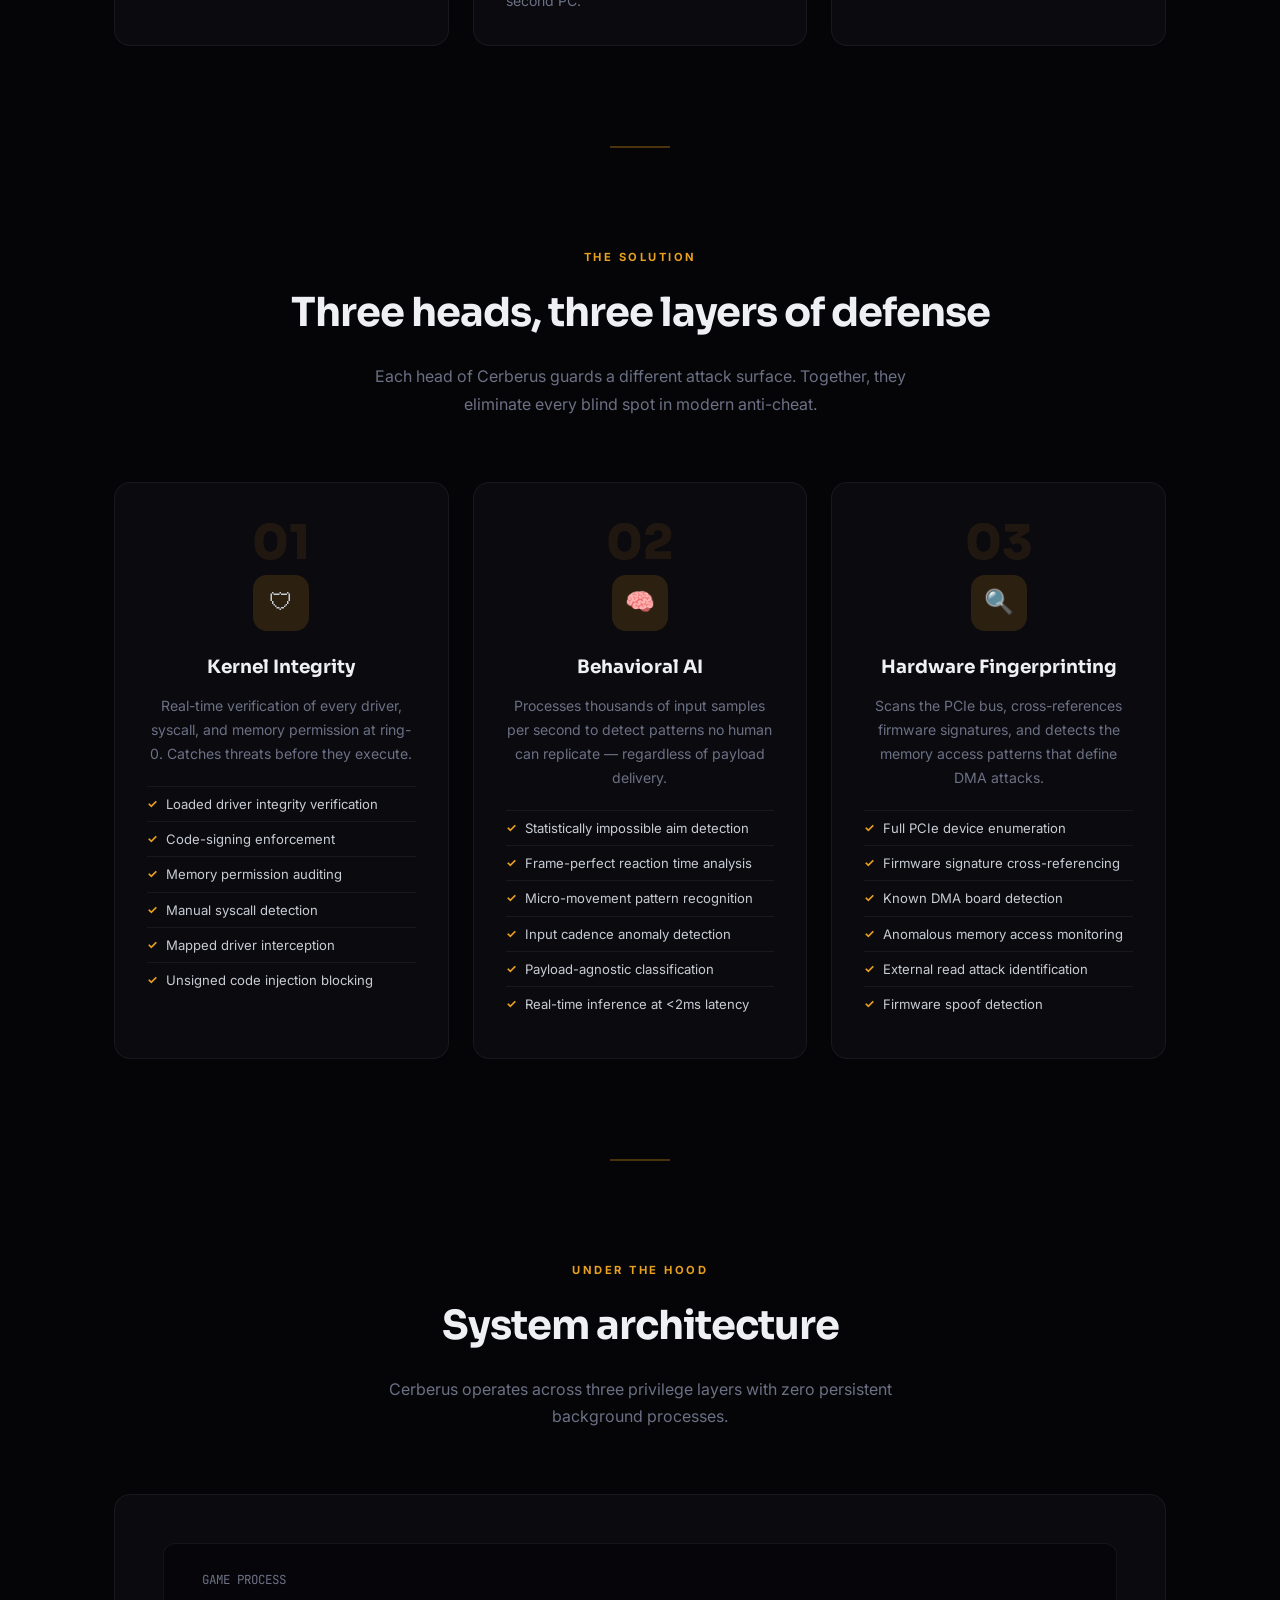
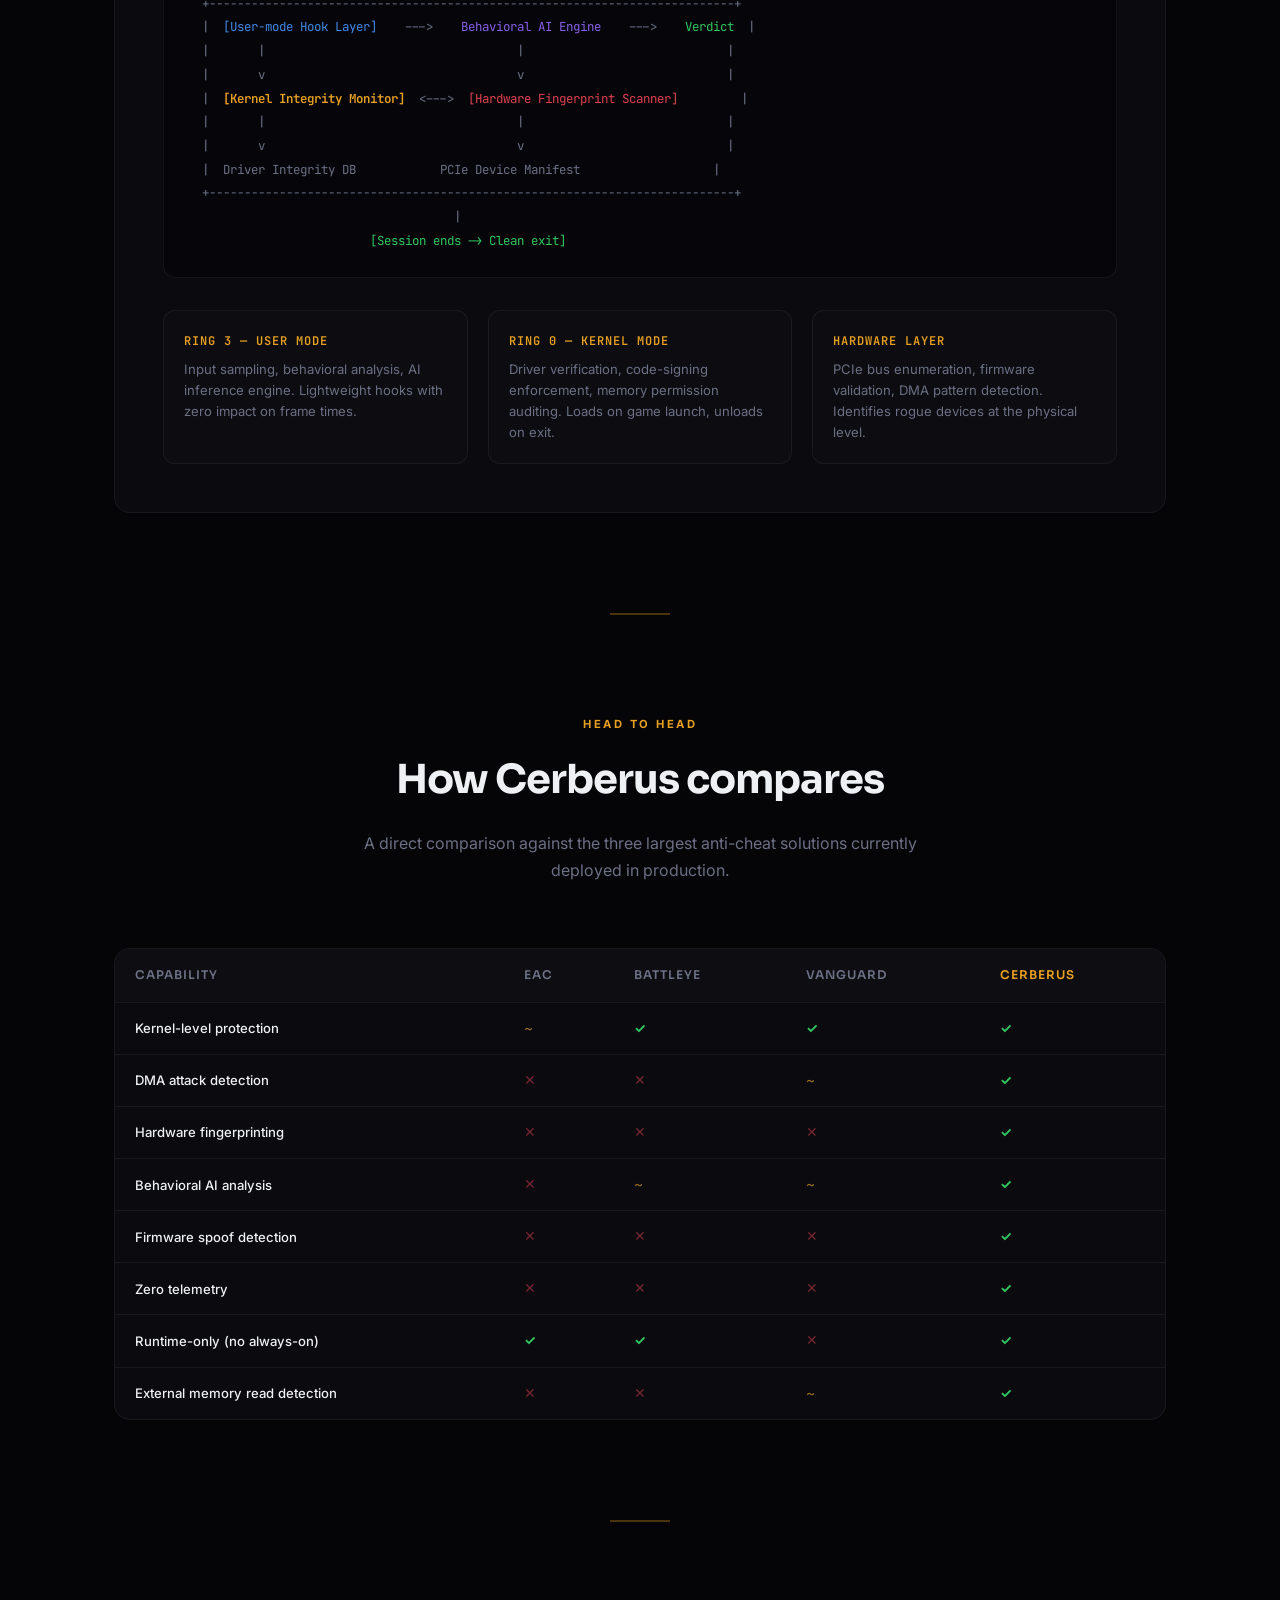
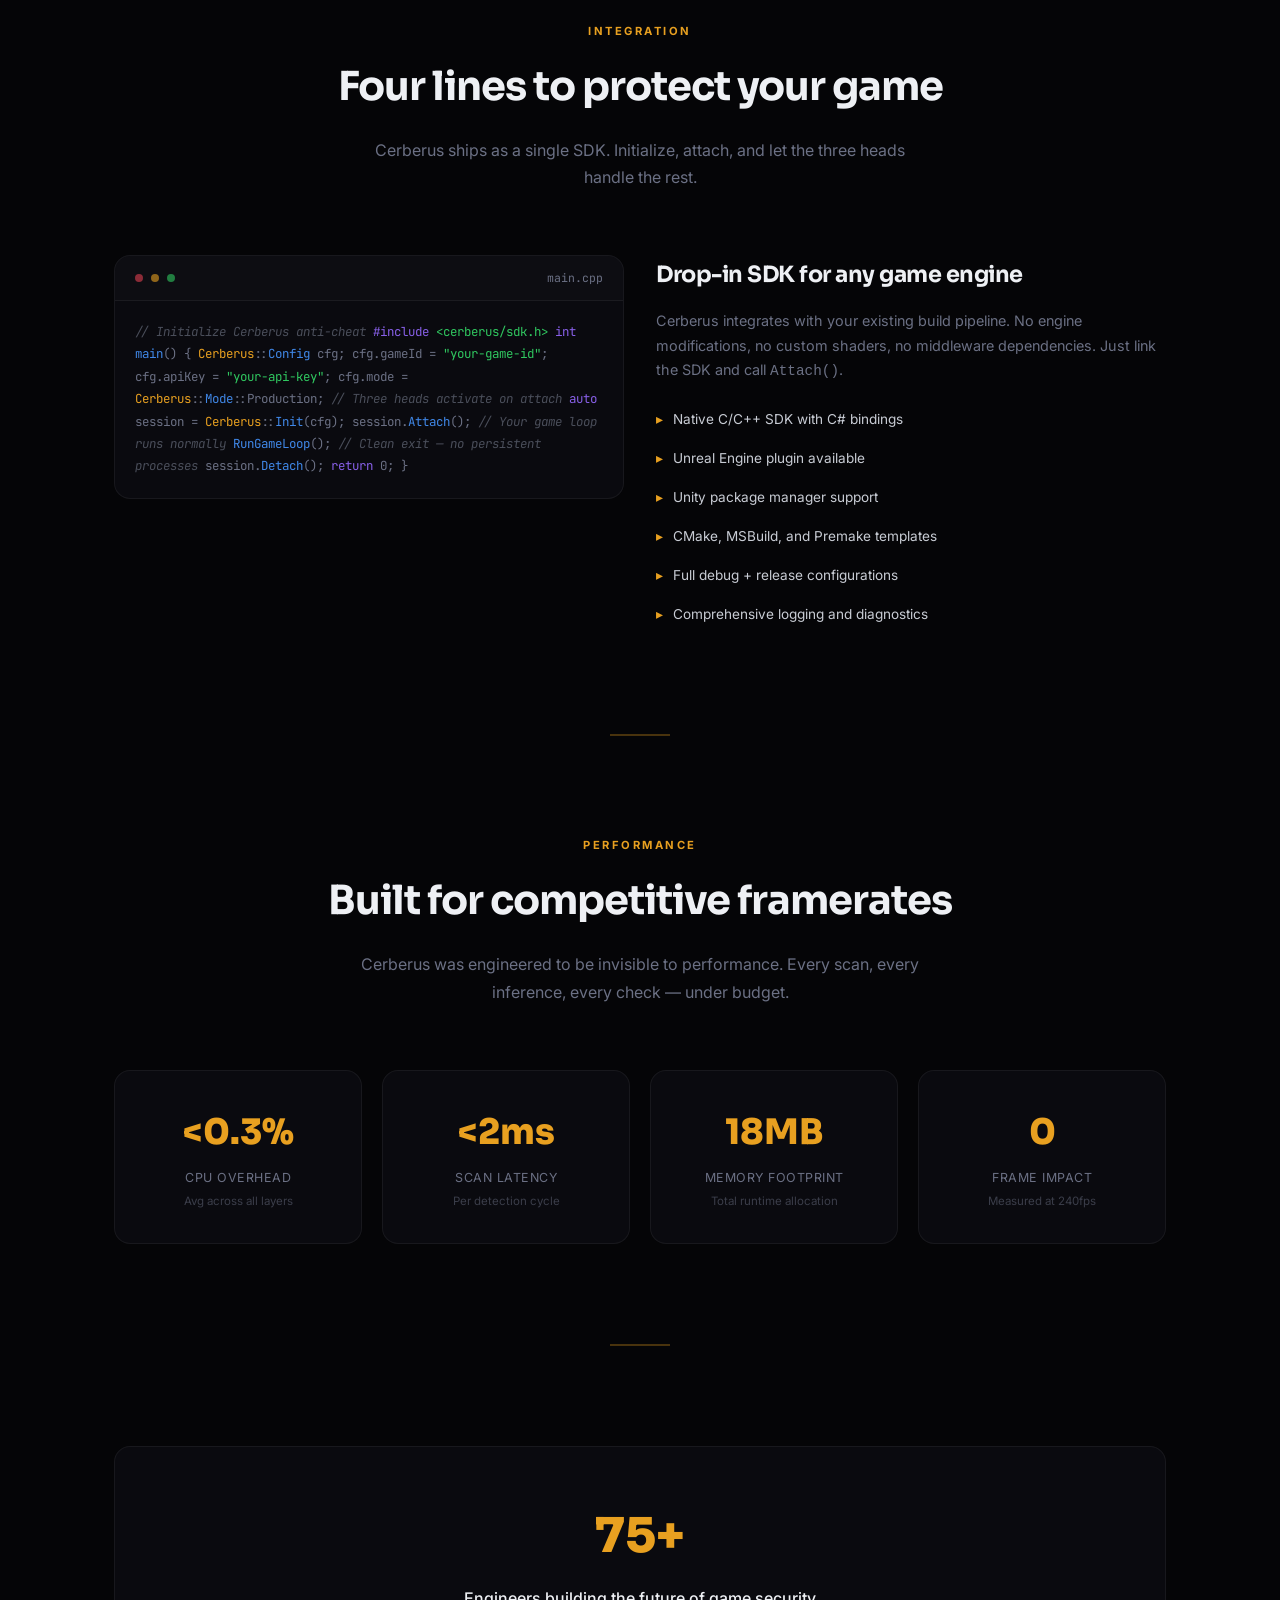
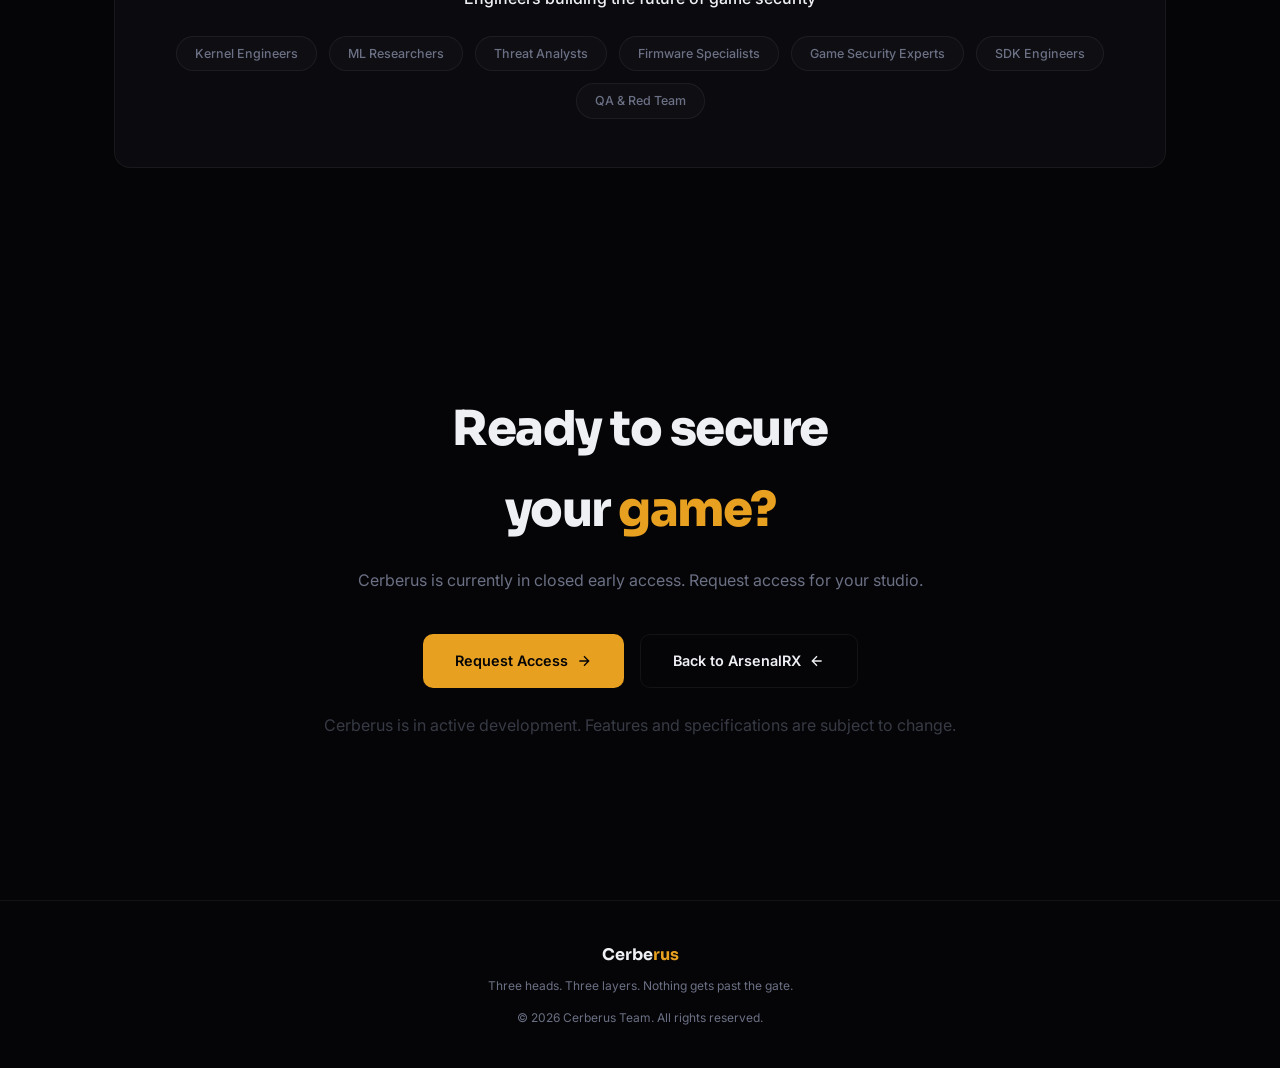
==== commit 8387297f: "Update site content" ====
--- a/cerberus/index.html
+++ b/cerberus/index.html
@@ -826,7 +826,7 @@
   <footer class="footer">
     <div class="footer-brand">Cerbe<span>rus</span></div>
     <p>Three heads. Three layers. Nothing gets past the gate.</p>
-    <p style="margin-top: 12px;">&copy; <span id="year"></span> <a href="https://arsenalrx.github.io">ArsenalRX</a>. All rights reserved.</p>
+    <p style="margin-top: 12px;">&copy; <span id="year"></span> Cerberus Team. All rights reserved.</p>
   </footer>
 
   <script>
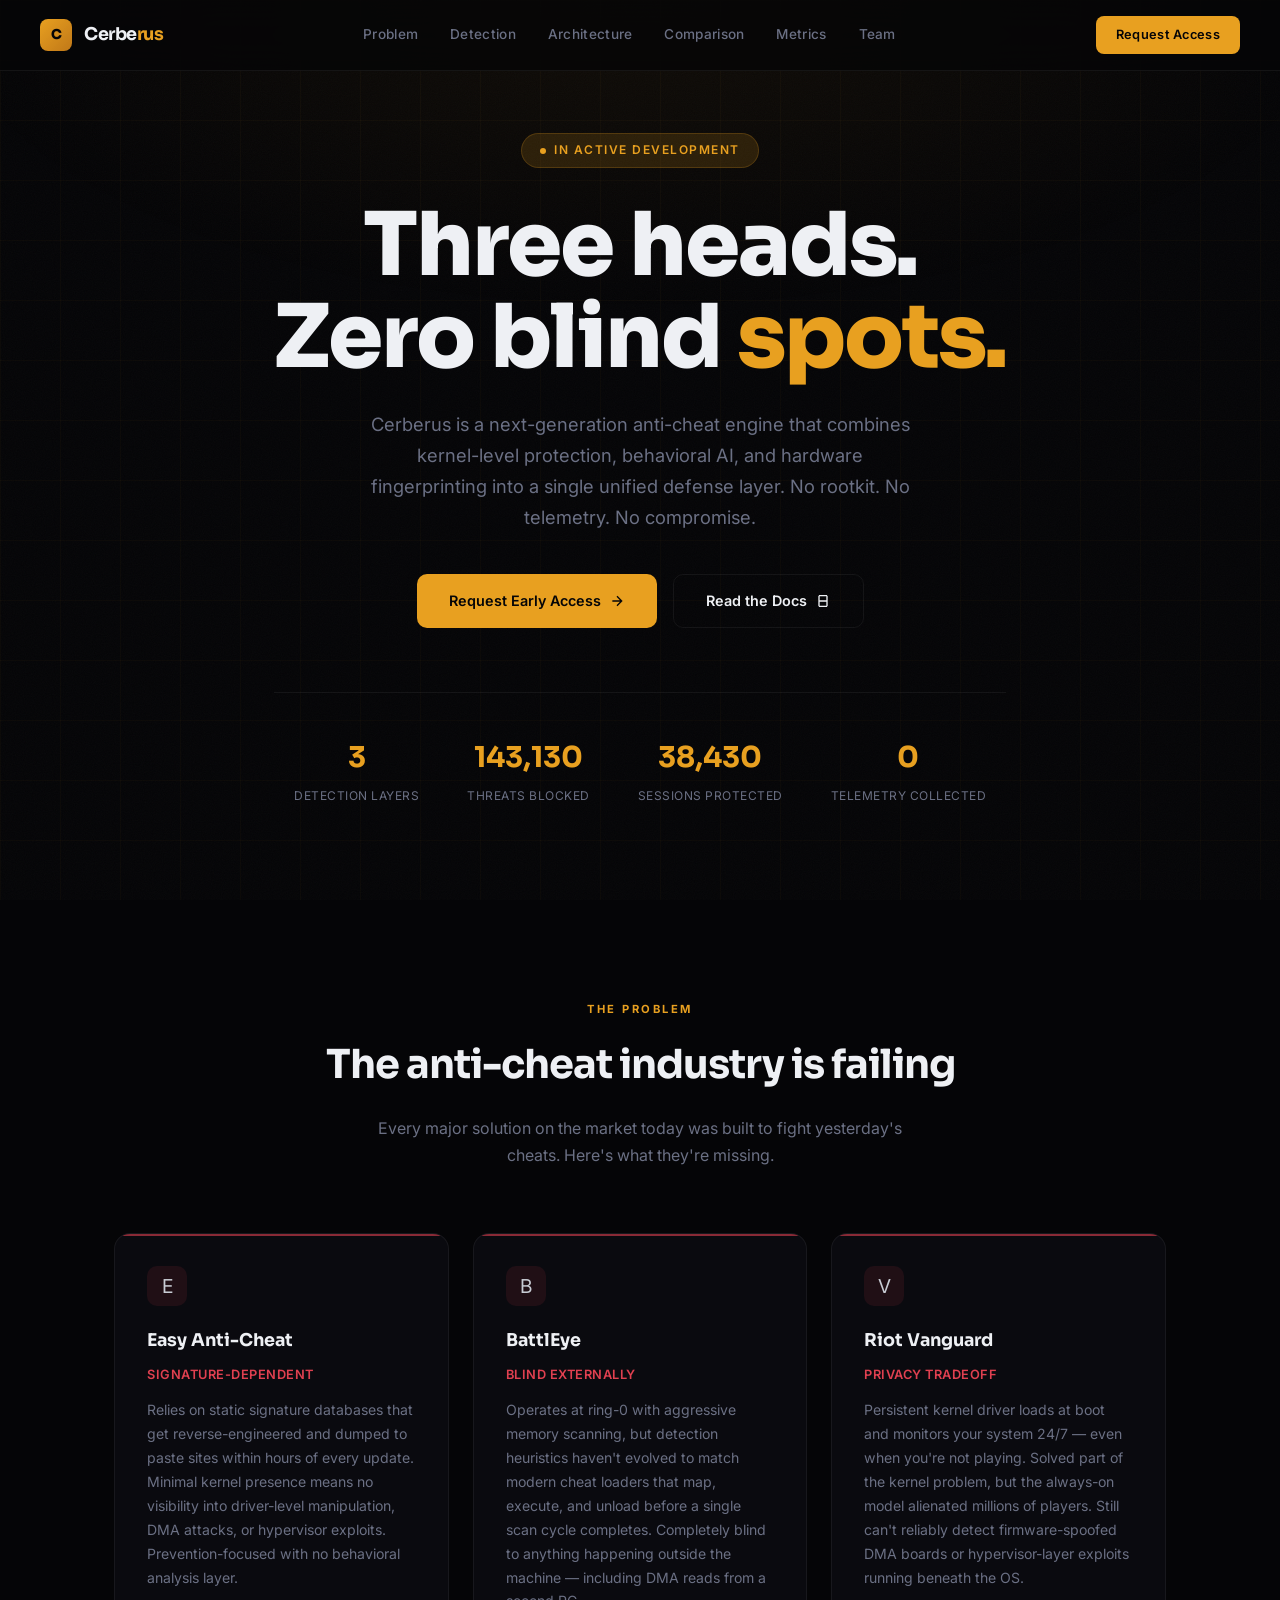
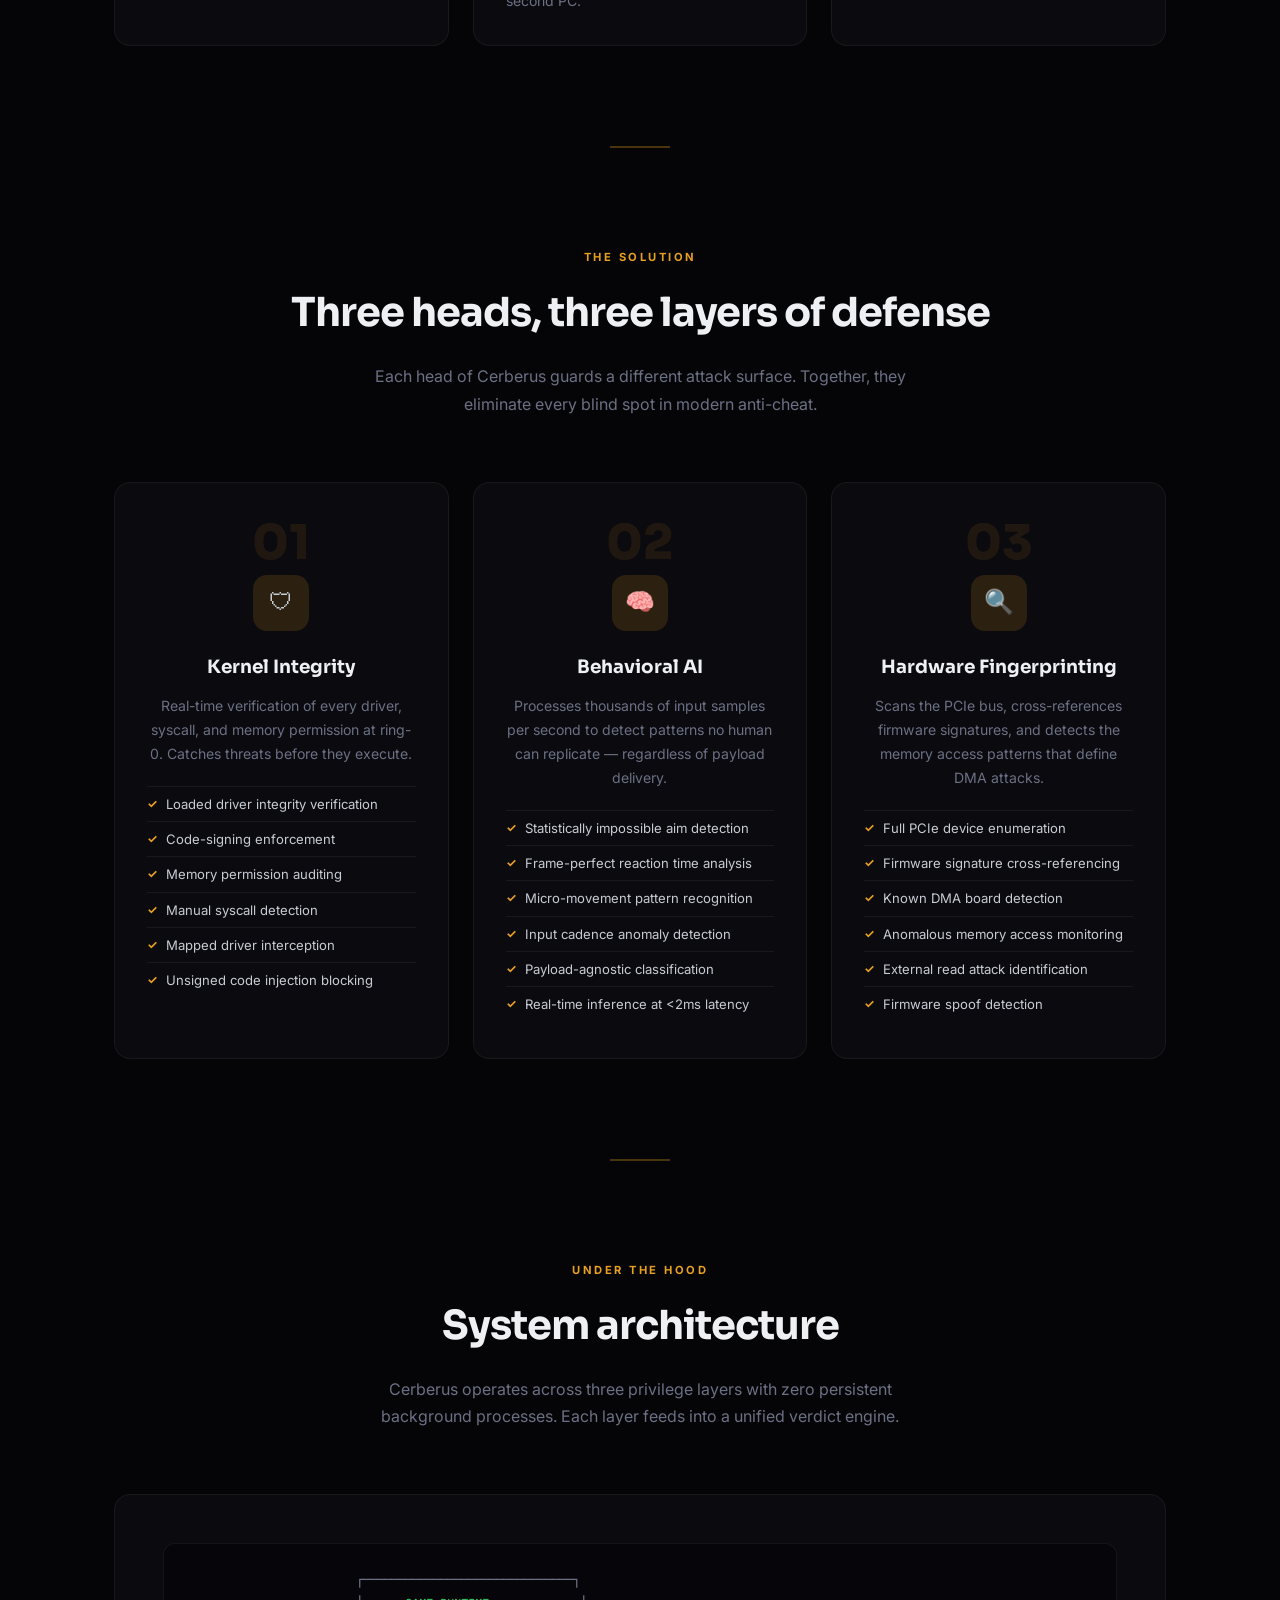
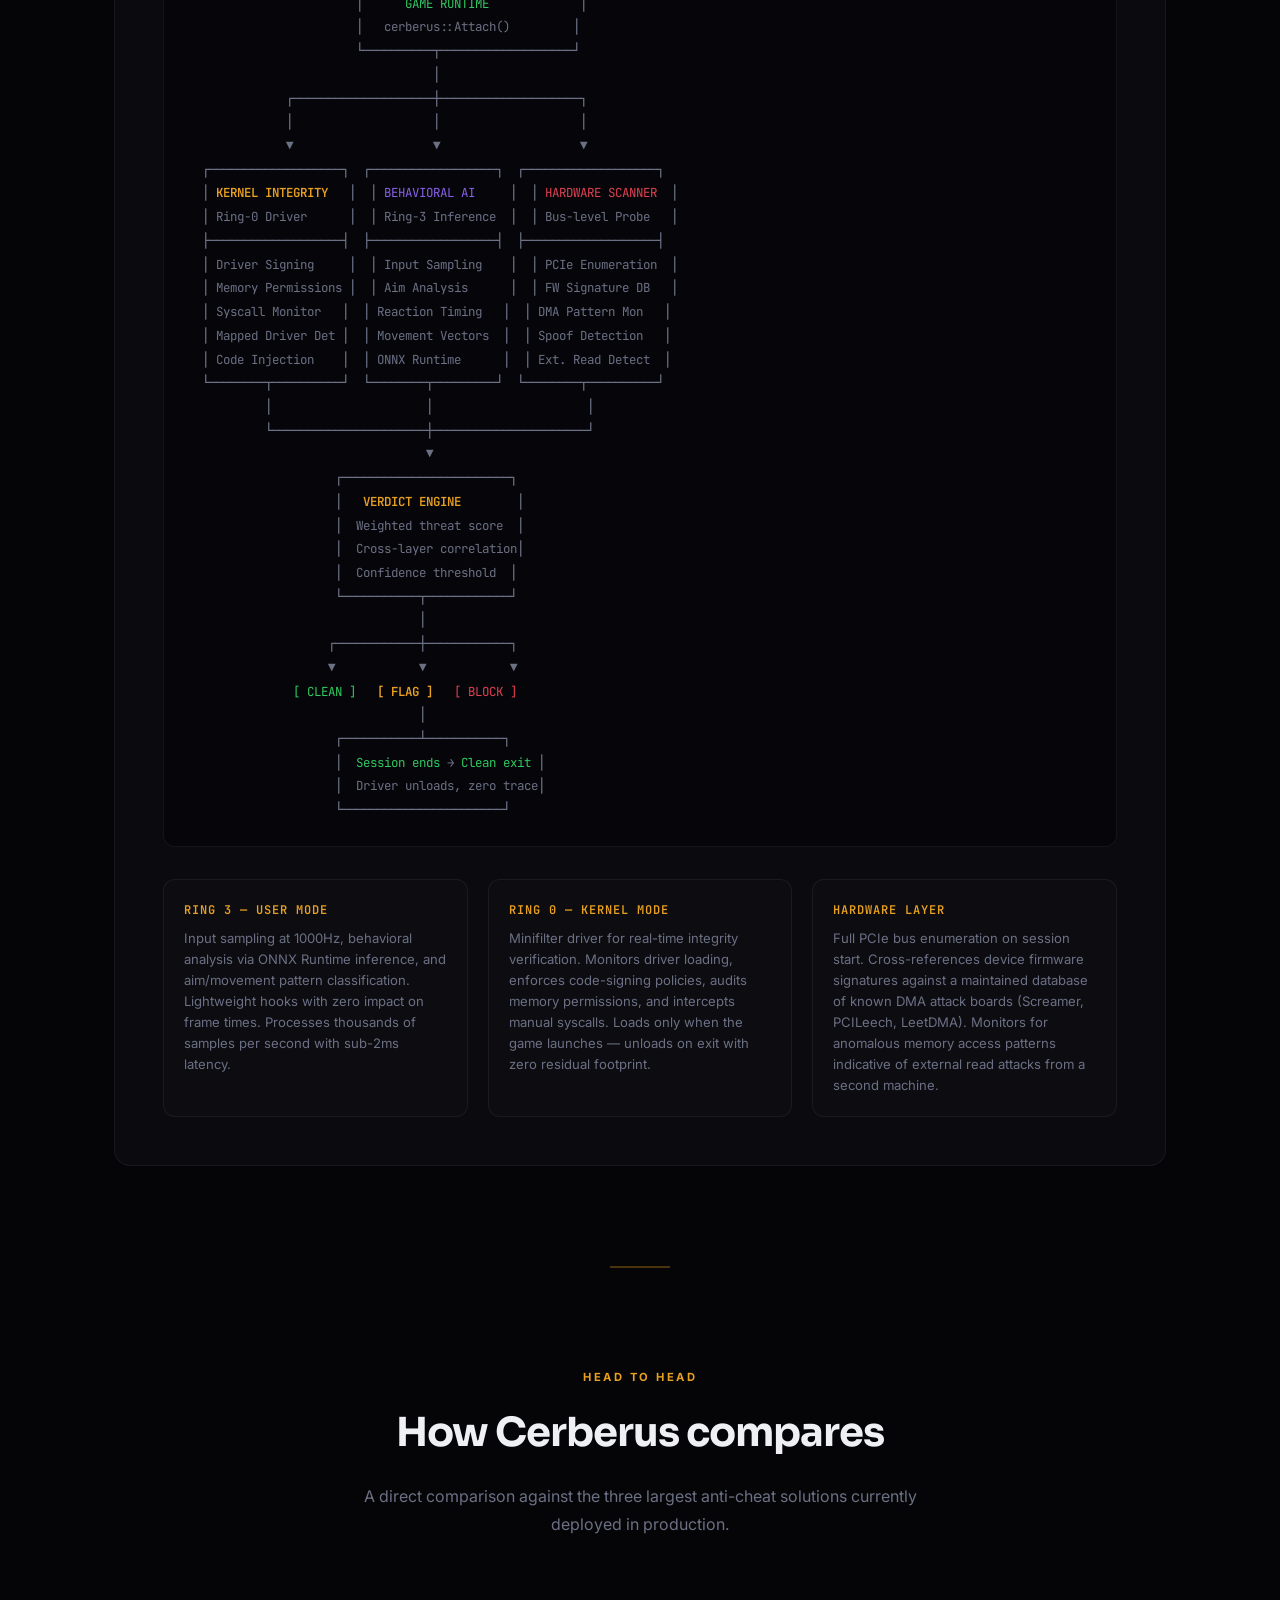
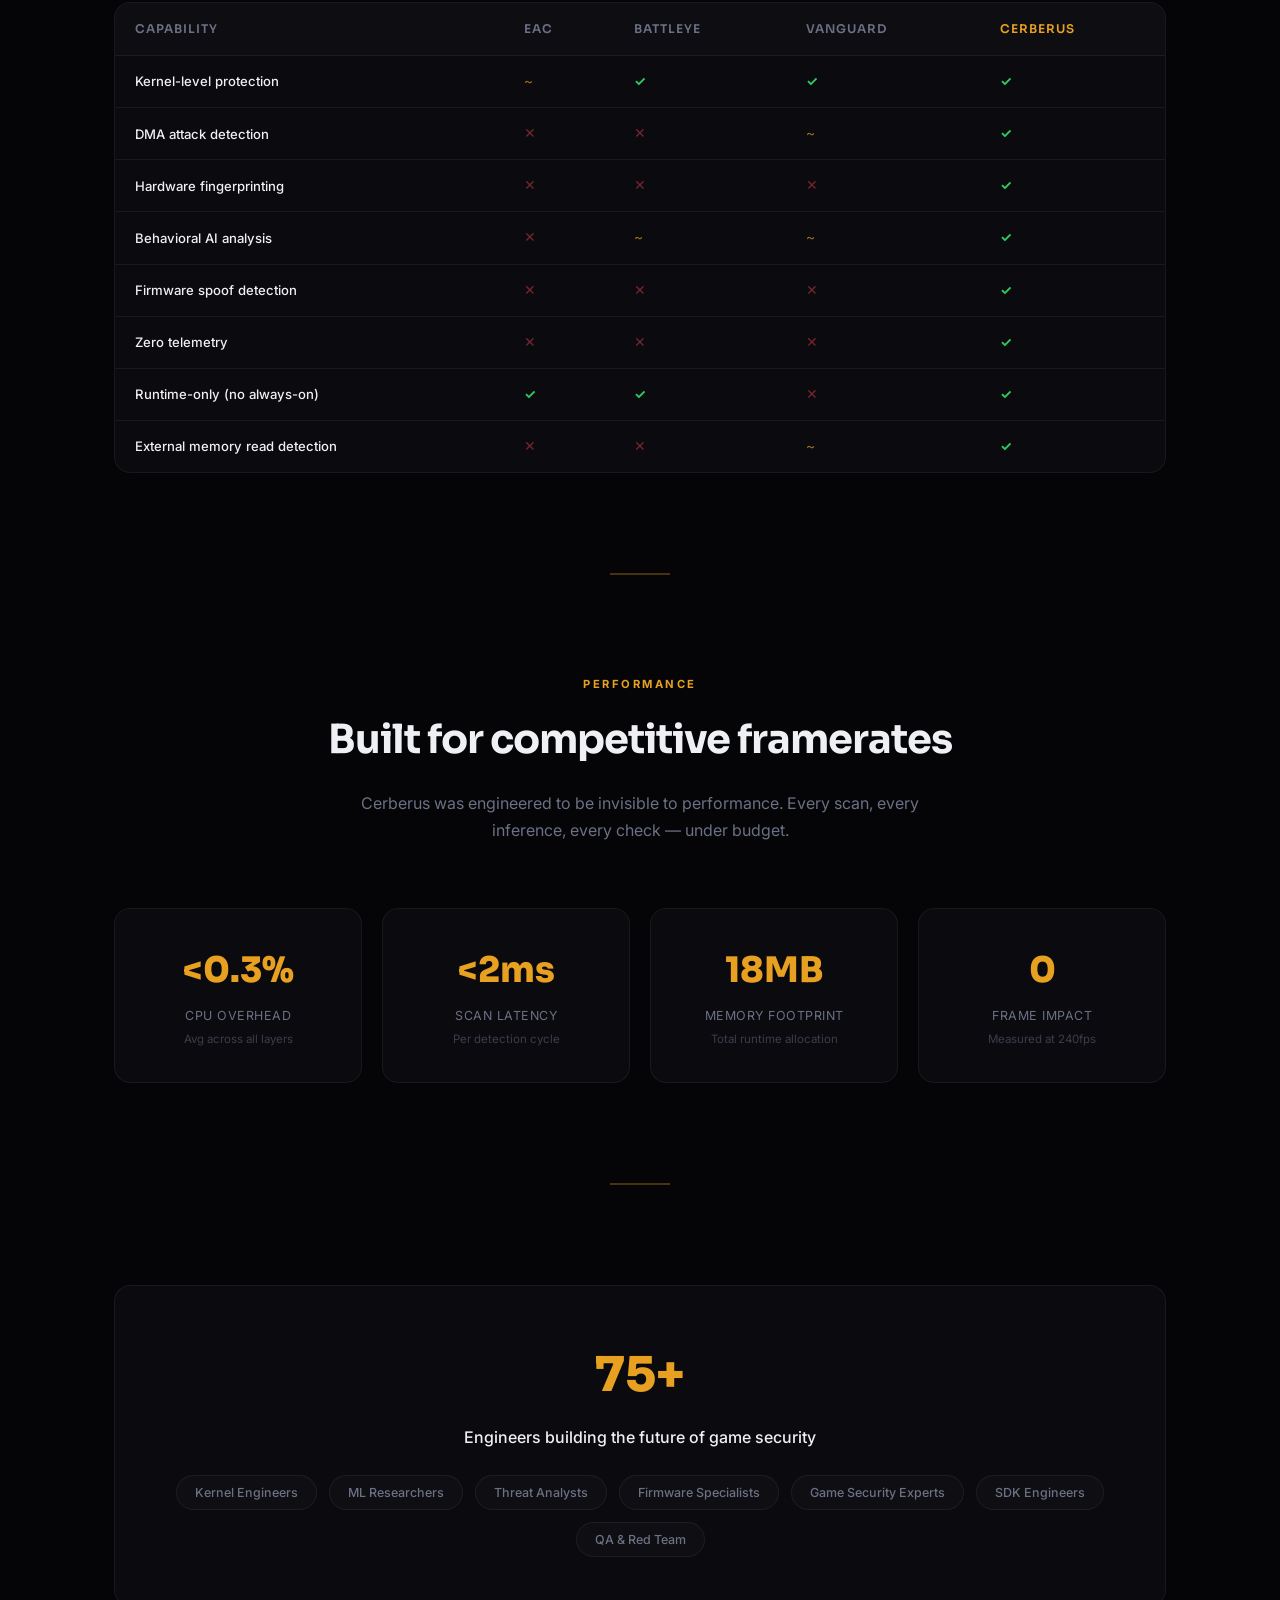
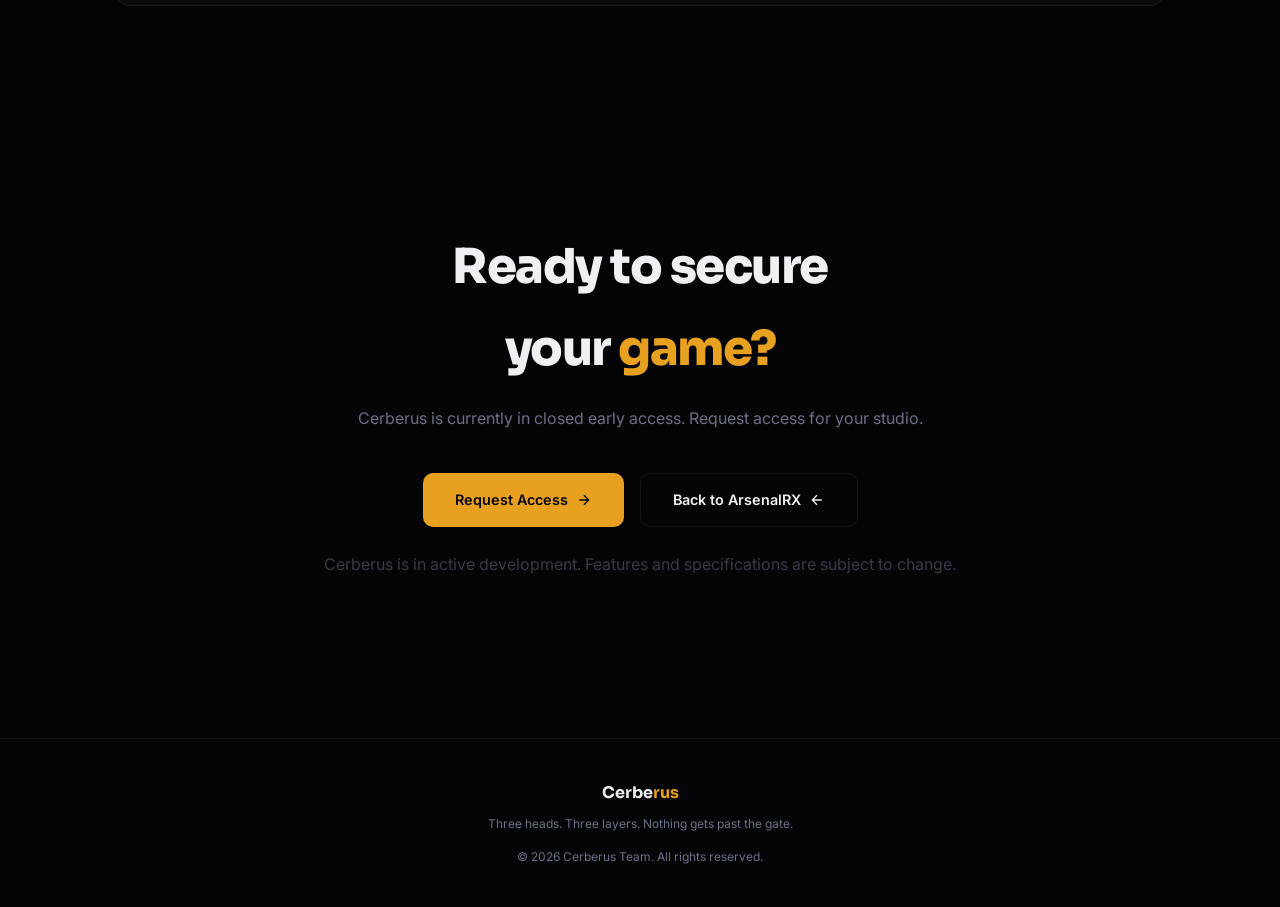
==== commit 6c553da4: "Update site content" ====
--- a/cerberus/index.html
+++ b/cerberus/index.html
@@ -444,9 +444,9 @@
     </a>
     <div class="nav-links">
       <a href="#threat">Problem</a>
-      <a href="#heads">Architecture</a>
+      <a href="#heads">Detection</a>
+      <a href="#architecture">Architecture</a>
       <a href="#compare">Comparison</a>
-      <a href="#integration">Integration</a>
       <a href="#metrics">Metrics</a>
       <a href="/cerberus/team/">Team</a>
     </div>
@@ -478,12 +478,12 @@
           <div class="hero-stat-label">Detection Layers</div>
         </div>
         <div class="hero-stat">
-          <div class="hero-stat-value">&lt;2ms</div>
-          <div class="hero-stat-label">Scan Latency</div>
+          <div class="hero-stat-value" id="statThreats">0</div>
+          <div class="hero-stat-label">Threats Blocked</div>
         </div>
         <div class="hero-stat">
-          <div class="hero-stat-value">75+</div>
-          <div class="hero-stat-label">Engineers</div>
+          <div class="hero-stat-value" id="statSessions">0</div>
+          <div class="hero-stat-label">Sessions Protected</div>
         </div>
         <div class="hero-stat">
           <div class="hero-stat-value">0</div>
@@ -584,33 +584,57 @@
     <div class="section-header reveal">
       <div class="section-label">Under the Hood</div>
       <h2 class="section-title">System architecture</h2>
-      <p class="section-desc">Cerberus operates across three privilege layers with zero persistent background processes.</p>
+      <p class="section-desc">Cerberus operates across three privilege layers with zero persistent background processes. Each layer feeds into a unified verdict engine.</p>
     </div>
     <div class="arch-container reveal">
-      <div class="arch-diagram"><span class="dm">  GAME PROCESS</span>
-<span class="dm">  +---------------------------------------------------------------------------+</span>
-<span class="dm">  |</span>  <span class="bl">[User-mode Hook Layer]</span>    <span class="dm">---></span>    <span class="pr">Behavioral AI Engine</span>    <span class="dm">---></span>    <span class="gr">Verdict</span>  <span class="dm">|</span>
-<span class="dm">  |</span>       <span class="dm">|</span>                                    <span class="dm">|</span>                             <span class="dm">|</span>
-<span class="dm">  |</span>       <span class="dm">v</span>                                    <span class="dm">v</span>                             <span class="dm">|</span>
-<span class="dm">  |</span>  <span class="hl">[Kernel Integrity Monitor]</span>  <span class="dm"><---></span>  <span class="rd">[Hardware Fingerprint Scanner]</span>         <span class="dm">|</span>
-<span class="dm">  |</span>       <span class="dm">|</span>                                    <span class="dm">|</span>                             <span class="dm">|</span>
-<span class="dm">  |</span>       <span class="dm">v</span>                                    <span class="dm">v</span>                             <span class="dm">|</span>
-<span class="dm">  |</span>  <span class="dm">Driver Integrity DB</span>            <span class="dm">PCIe Device Manifest</span>                   <span class="dm">|</span>
-<span class="dm">  +---------------------------------------------------------------------------+</span>
-<span class="dm">                                      |</span>
-<span class="dm">                          </span><span class="gr">[Session ends -> Clean exit]</span></div>
+      <div class="arch-diagram"><span class="dm">                        ┌──────────────────────────────┐</span>
+<span class="dm">                        │</span>      <span class="gr">GAME RUNTIME</span>             <span class="dm">│</span>
+<span class="dm">                        │</span>   <span class="dm">cerberus::Attach()</span>         <span class="dm">│</span>
+<span class="dm">                        └──────────┬───────────────────┘</span>
+<span class="dm">                                   │</span>
+<span class="dm">              ┌────────────────────┼────────────────────┐</span>
+<span class="dm">              │                    │                    │</span>
+<span class="dm">              ▼                    ▼                    ▼</span>
+<span class="dm">  ┌───────────────────┐  ┌──────────────────┐  ┌───────────────────┐</span>
+<span class="dm">  │</span> <span class="hl">KERNEL INTEGRITY</span>   <span class="dm">│  │</span> <span class="pr">BEHAVIORAL AI</span>     <span class="dm">│  │</span> <span class="rd">HARDWARE SCANNER</span>  <span class="dm">│</span>
+<span class="dm">  │</span> <span class="dm">Ring-0 Driver</span>      <span class="dm">│  │</span> <span class="dm">Ring-3 Inference</span>  <span class="dm">│  │</span> <span class="dm">Bus-level Probe</span>   <span class="dm">│</span>
+<span class="dm">  ├───────────────────┤  ├──────────────────┤  ├───────────────────┤</span>
+<span class="dm">  │</span> <span class="dm">Driver Signing</span>     <span class="dm">│  │</span> <span class="dm">Input Sampling</span>    <span class="dm">│  │</span> <span class="dm">PCIe Enumeration</span>  <span class="dm">│</span>
+<span class="dm">  │</span> <span class="dm">Memory Permissions</span> <span class="dm">│  │</span> <span class="dm">Aim Analysis</span>      <span class="dm">│  │</span> <span class="dm">FW Signature DB</span>   <span class="dm">│</span>
+<span class="dm">  │</span> <span class="dm">Syscall Monitor</span>   <span class="dm">│  │</span> <span class="dm">Reaction Timing</span>   <span class="dm">│  │</span> <span class="dm">DMA Pattern Mon</span>   <span class="dm">│</span>
+<span class="dm">  │</span> <span class="dm">Mapped Driver Det</span> <span class="dm">│  │</span> <span class="dm">Movement Vectors</span>  <span class="dm">│  │</span> <span class="dm">Spoof Detection</span>   <span class="dm">│</span>
+<span class="dm">  │</span> <span class="dm">Code Injection</span>    <span class="dm">│  │</span> <span class="dm">ONNX Runtime</span>      <span class="dm">│  │</span> <span class="dm">Ext. Read Detect</span>  <span class="dm">│</span>
+<span class="dm">  └────────┬──────────┘  └────────┬─────────┘  └────────┬──────────┘</span>
+<span class="dm">           │                      │                      │</span>
+<span class="dm">           └──────────────────────┼──────────────────────┘</span>
+<span class="dm">                                  ▼</span>
+<span class="dm">                     ┌────────────────────────┐</span>
+<span class="dm">                     │</span>   <span class="hl">VERDICT ENGINE</span>        <span class="dm">│</span>
+<span class="dm">                     │</span>  <span class="dm">Weighted threat score</span>  <span class="dm">│</span>
+<span class="dm">                     │</span>  <span class="dm">Cross-layer correlation</span><span class="dm">│</span>
+<span class="dm">                     │</span>  <span class="dm">Confidence threshold</span>  <span class="dm">│</span>
+<span class="dm">                     └───────────┬────────────┘</span>
+<span class="dm">                                 │</span>
+<span class="dm">                    ┌────────────┼────────────┐</span>
+<span class="dm">                    ▼            ▼            ▼</span>
+<span class="dm">               </span><span class="gr">[ CLEAN ]</span>   <span class="hl">[ FLAG ]</span>   <span class="rd">[ BLOCK ]</span>
+<span class="dm">                                 │</span>
+<span class="dm">                     ┌───────────┴───────────┐</span>
+<span class="dm">                     │</span>  <span class="gr">Session ends</span> <span class="dm">→</span> <span class="gr">Clean exit</span> <span class="dm">│</span>
+<span class="dm">                     │</span>  <span class="dm">Driver unloads, zero trace</span><span class="dm">│</span>
+<span class="dm">                     └───────────────────────┘</span></div>
       <div class="arch-layers">
         <div class="arch-layer">
           <div class="arch-layer-name">Ring 3 — User Mode</div>
-          <p>Input sampling, behavioral analysis, AI inference engine. Lightweight hooks with zero impact on frame times.</p>
+          <p>Input sampling at 1000Hz, behavioral analysis via ONNX Runtime inference, and aim/movement pattern classification. Lightweight hooks with zero impact on frame times. Processes thousands of samples per second with sub-2ms latency.</p>
         </div>
         <div class="arch-layer">
           <div class="arch-layer-name">Ring 0 — Kernel Mode</div>
-          <p>Driver verification, code-signing enforcement, memory permission auditing. Loads on game launch, unloads on exit.</p>
+          <p>Minifilter driver for real-time integrity verification. Monitors driver loading, enforces code-signing policies, audits memory permissions, and intercepts manual syscalls. Loads only when the game launches — unloads on exit with zero residual footprint.</p>
         </div>
         <div class="arch-layer">
           <div class="arch-layer-name">Hardware Layer</div>
-          <p>PCIe bus enumeration, firmware validation, DMA pattern detection. Identifies rogue devices at the physical level.</p>
+          <p>Full PCIe bus enumeration on session start. Cross-references device firmware signatures against a maintained database of known DMA attack boards (Screamer, PCILeech, LeetDMA). Monitors for anomalous memory access patterns indicative of external read attacks from a second machine.</p>
         </div>
       </div>
     </div>
@@ -695,61 +719,6 @@
           </tr>
         </tbody>
       </table>
-    </div>
-  </section>
-
-  <div class="divider"></div>
-
-  <!-- INTEGRATION -->
-  <section class="section" id="integration">
-    <div class="section-header reveal">
-      <div class="section-label">Integration</div>
-      <h2 class="section-title">Four lines to protect your game</h2>
-      <p class="section-desc">Cerberus ships as a single SDK. Initialize, attach, and let the three heads handle the rest.</p>
-    </div>
-    <div class="code-section reveal">
-      <div class="code-block">
-        <div class="code-header">
-          <div class="code-dot code-dot-r"></div>
-          <div class="code-dot code-dot-y"></div>
-          <div class="code-dot code-dot-g"></div>
-          <div class="code-filename">main.cpp</div>
-        </div>
-        <div class="code-body">
-<span class="cm">// Initialize Cerberus anti-cheat</span>
-<span class="kw">#include</span> <span class="str">&lt;cerberus/sdk.h&gt;</span>
-
-<span class="kw">int</span> <span class="fn">main</span>() {
-    <span class="tp">Cerberus</span>::<span class="fn">Config</span> cfg;
-    cfg.gameId    = <span class="str">"your-game-id"</span>;
-    cfg.apiKey    = <span class="str">"your-api-key"</span>;
-    cfg.mode      = <span class="tp">Cerberus</span>::<span class="fn">Mode</span>::<span class="hl">Production</span>;
-
-    <span class="cm">// Three heads activate on attach</span>
-    <span class="kw">auto</span> session = <span class="tp">Cerberus</span>::<span class="fn">Init</span>(cfg);
-    session.<span class="fn">Attach</span>();
-
-    <span class="cm">// Your game loop runs normally</span>
-    <span class="fn">RunGameLoop</span>();
-
-    <span class="cm">// Clean exit — no persistent processes</span>
-    session.<span class="fn">Detach</span>();
-    <span class="kw">return</span> <span class="hl">0</span>;
-}
-        </div>
-      </div>
-      <div class="code-info">
-        <h3>Drop-in SDK for any game engine</h3>
-        <p>Cerberus integrates with your existing build pipeline. No engine modifications, no custom shaders, no middleware dependencies. Just link the SDK and call <code>Attach()</code>.</p>
-        <ul class="code-info-features">
-          <li>Native C/C++ SDK with C# bindings</li>
-          <li>Unreal Engine plugin available</li>
-          <li>Unity package manager support</li>
-          <li>CMake, MSBuild, and Premake templates</li>
-          <li>Full debug + release configurations</li>
-          <li>Comprehensive logging and diagnostics</li>
-        </ul>
-      </div>
     </div>
   </section>
 
@@ -873,6 +842,38 @@
       gridObserver.observe(grid);
     });
 
+    // Live counters — increment on each visit
+    (function() {
+      var stored = {};
+      try { stored = JSON.parse(localStorage.getItem('cerberusStats') || '{}'); } catch(e) {}
+      var threats = (stored.threats || 142847) + Math.floor(Math.random() * 300) + 50;
+      var sessions = (stored.sessions || 38412) + Math.floor(Math.random() * 80) + 10;
+      try { localStorage.setItem('cerberusStats', JSON.stringify({ threats: threats, sessions: sessions })); } catch(e) {}
+
+      function animateCounter(el, target) {
+        var start = 0; var duration = 1500; var startTime = null;
+        function step(ts) {
+          if (!startTime) startTime = ts;
+          var progress = Math.min((ts - startTime) / duration, 1);
+          var ease = 1 - Math.pow(1 - progress, 3);
+          el.textContent = Math.floor(ease * target).toLocaleString();
+          if (progress < 1) requestAnimationFrame(step);
+        }
+        requestAnimationFrame(step);
+      }
+      var threatEl = document.getElementById('statThreats');
+      var sessionEl = document.getElementById('statSessions');
+      if (threatEl) animateCounter(threatEl, threats);
+      if (sessionEl) animateCounter(sessionEl, sessions);
+
+      // Live tick — increment threats in real-time
+      setInterval(function() {
+        threats += Math.floor(Math.random() * 3) + 1;
+        if (threatEl) threatEl.textContent = threats.toLocaleString();
+        try { localStorage.setItem('cerberusStats', JSON.stringify({ threats: threats, sessions: sessions })); } catch(e) {}
+      }, 3000);
+    })();
+
     // Nav background on scroll
     window.addEventListener('scroll', function() {
       var nav = document.querySelector('.nav');
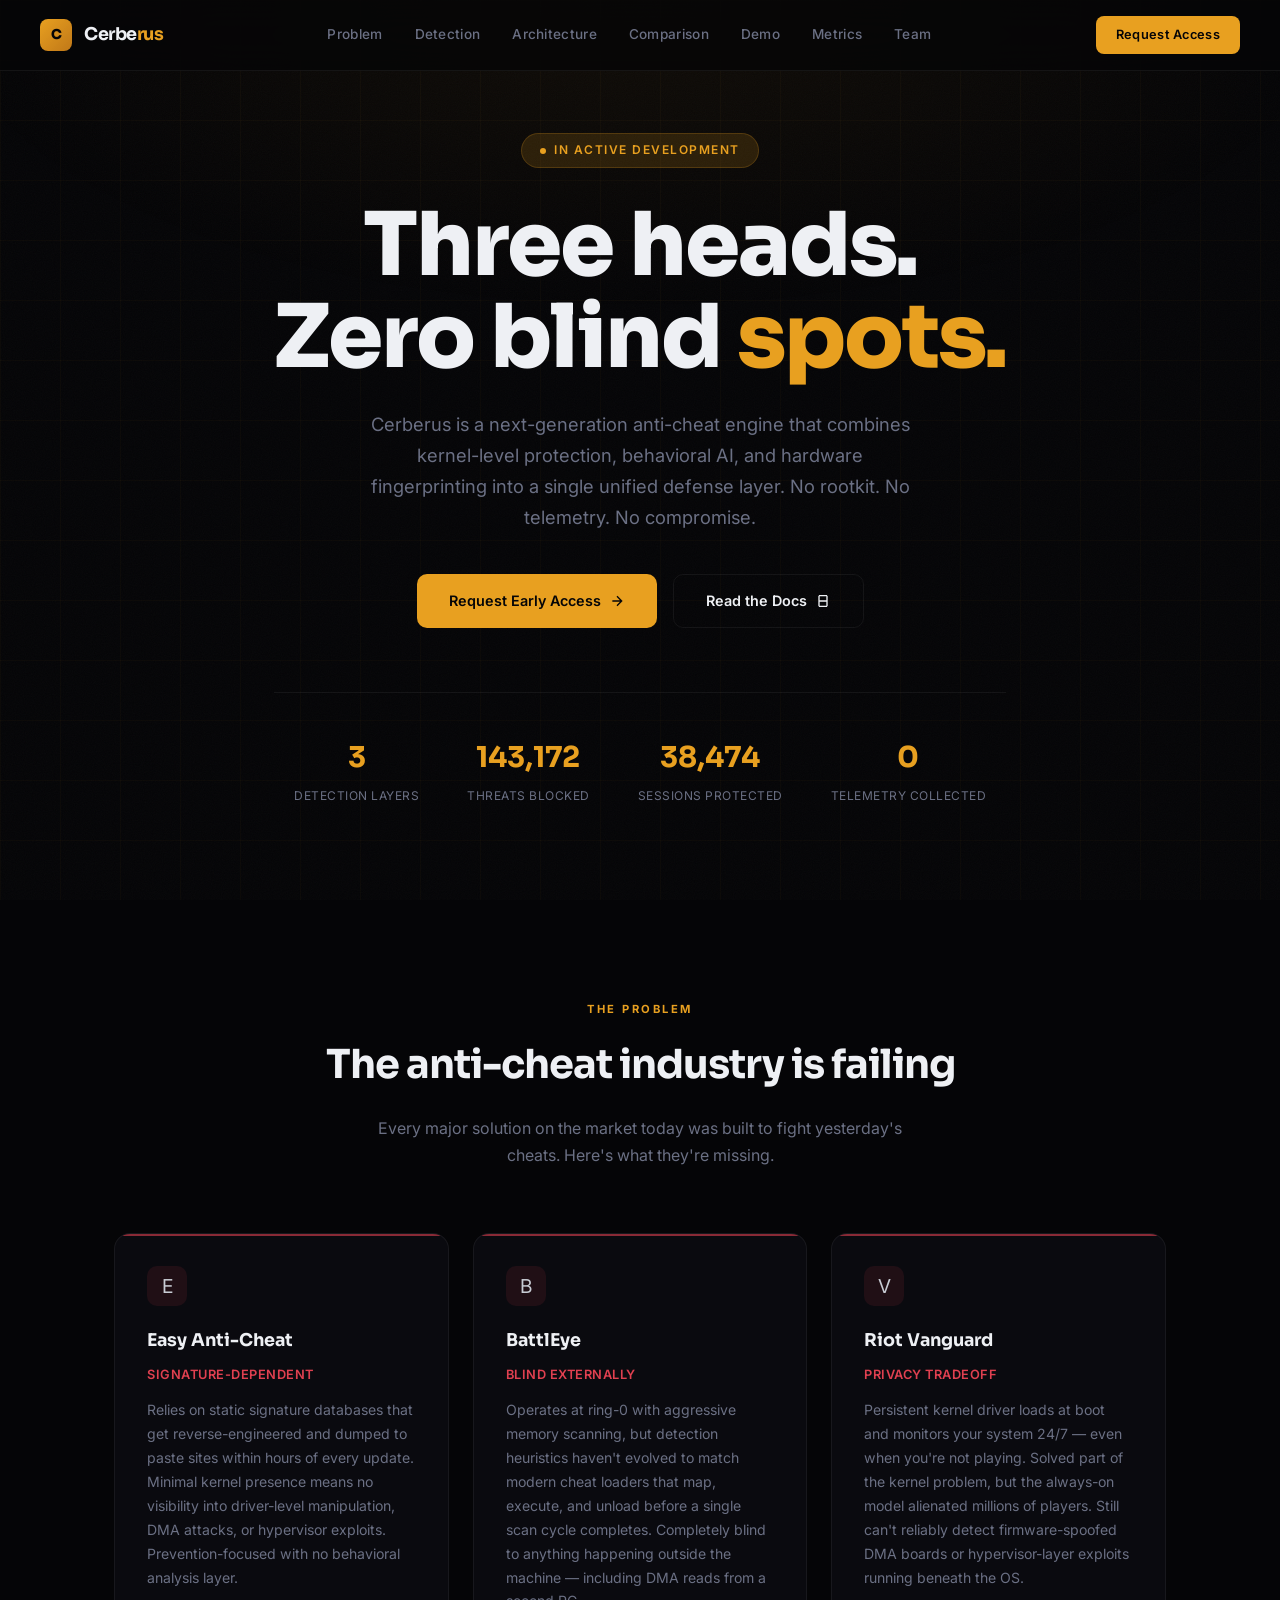
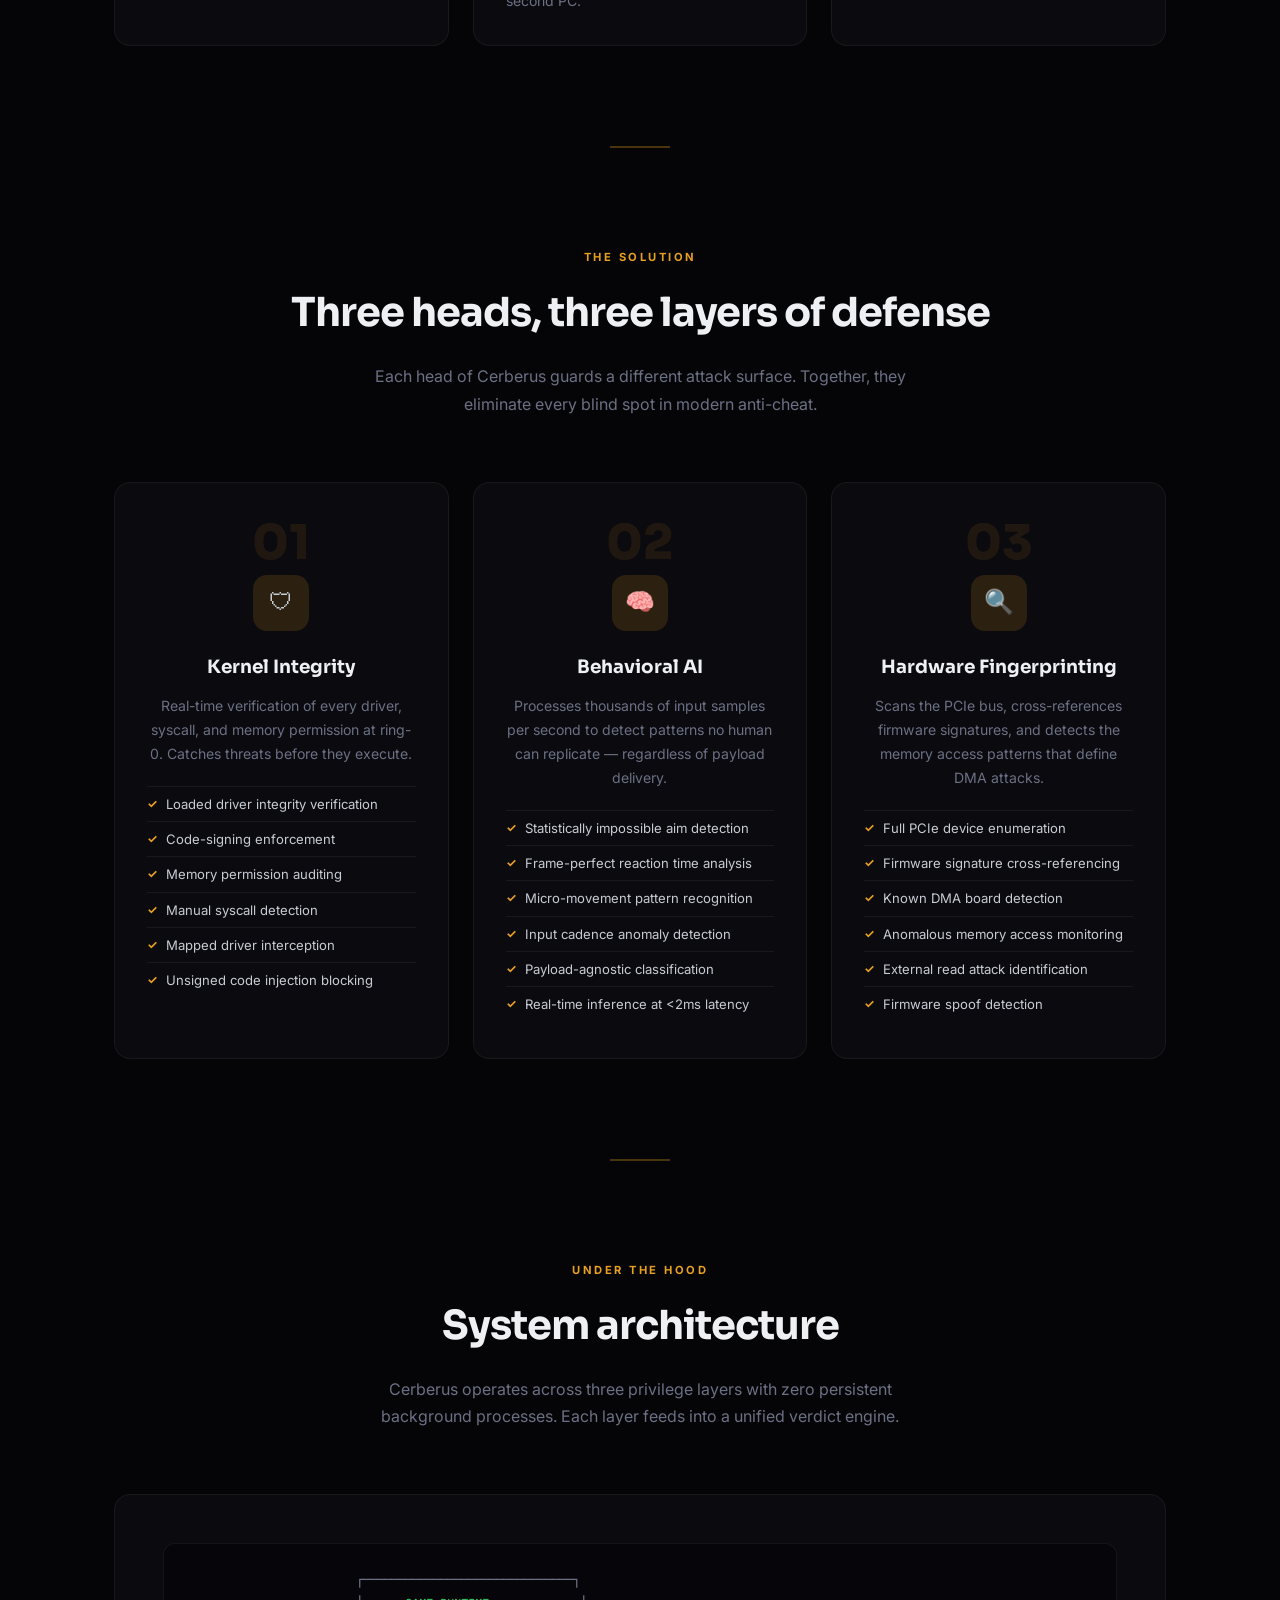
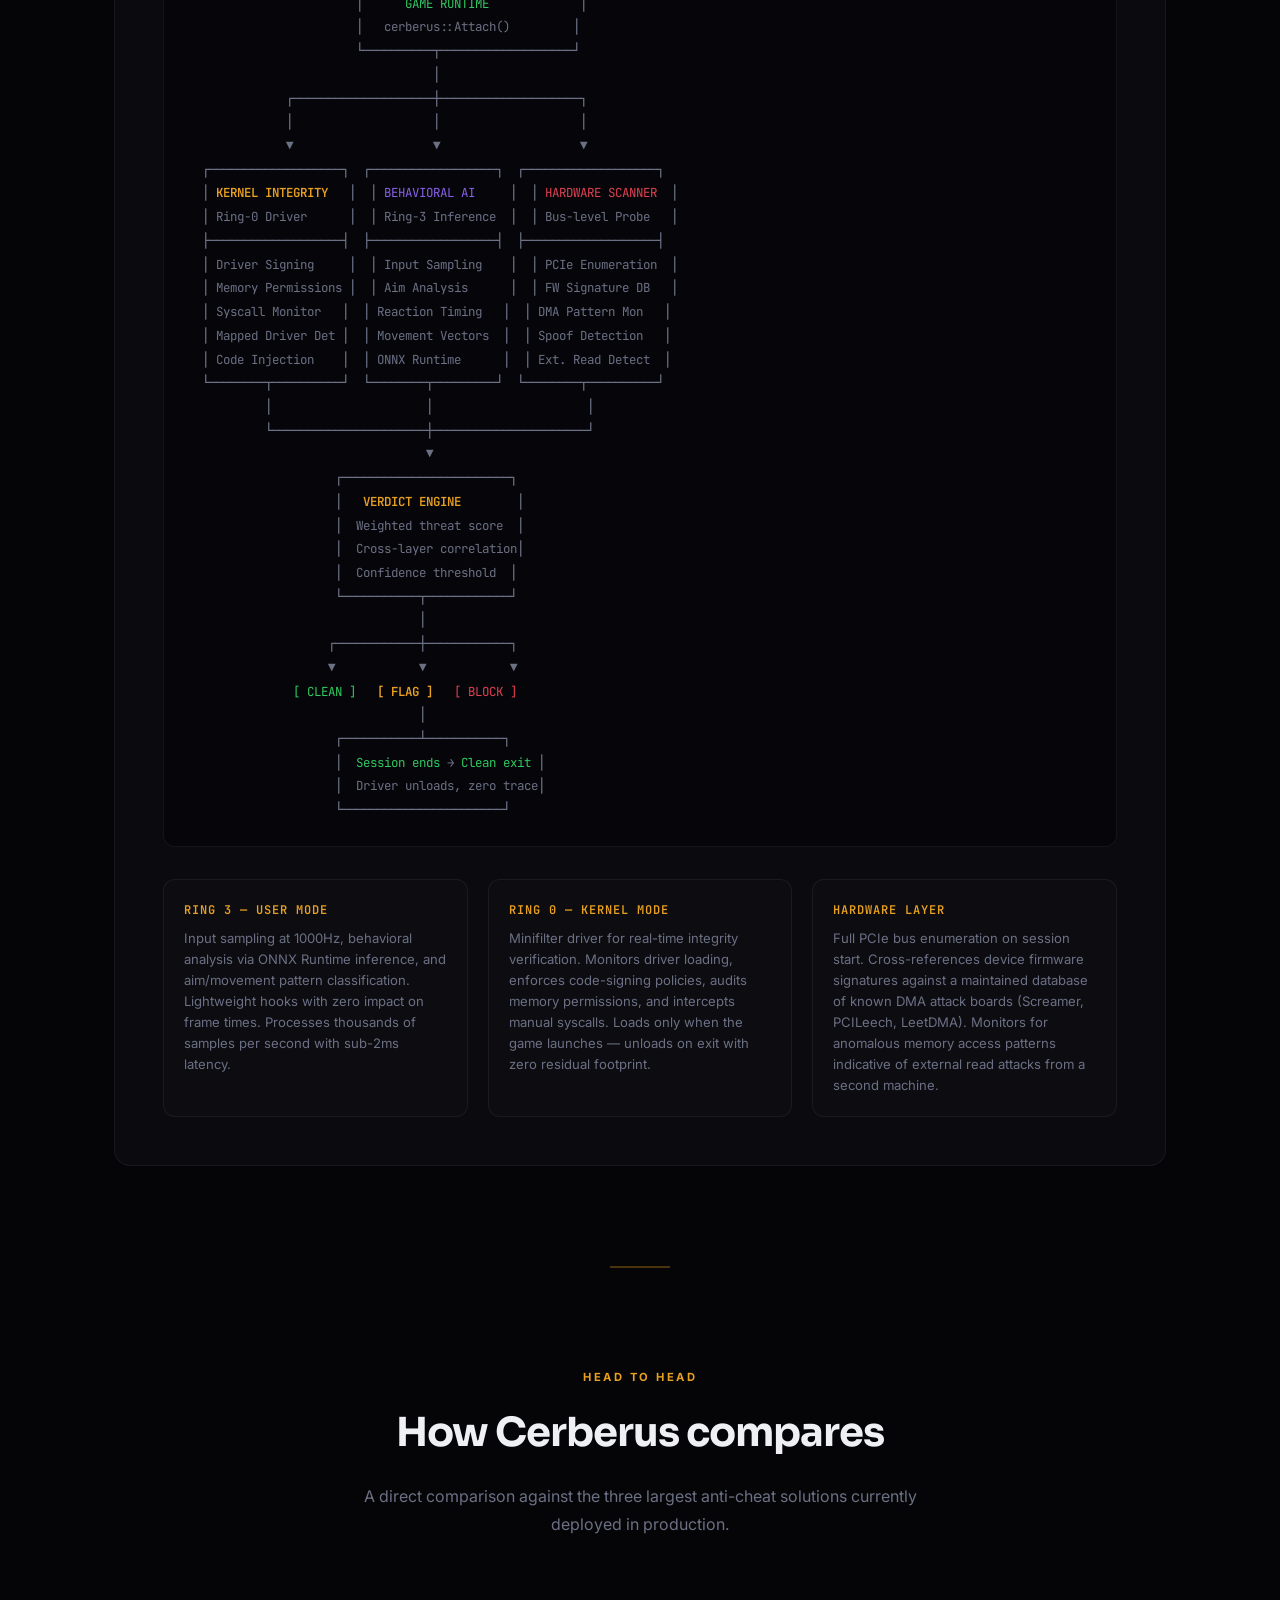
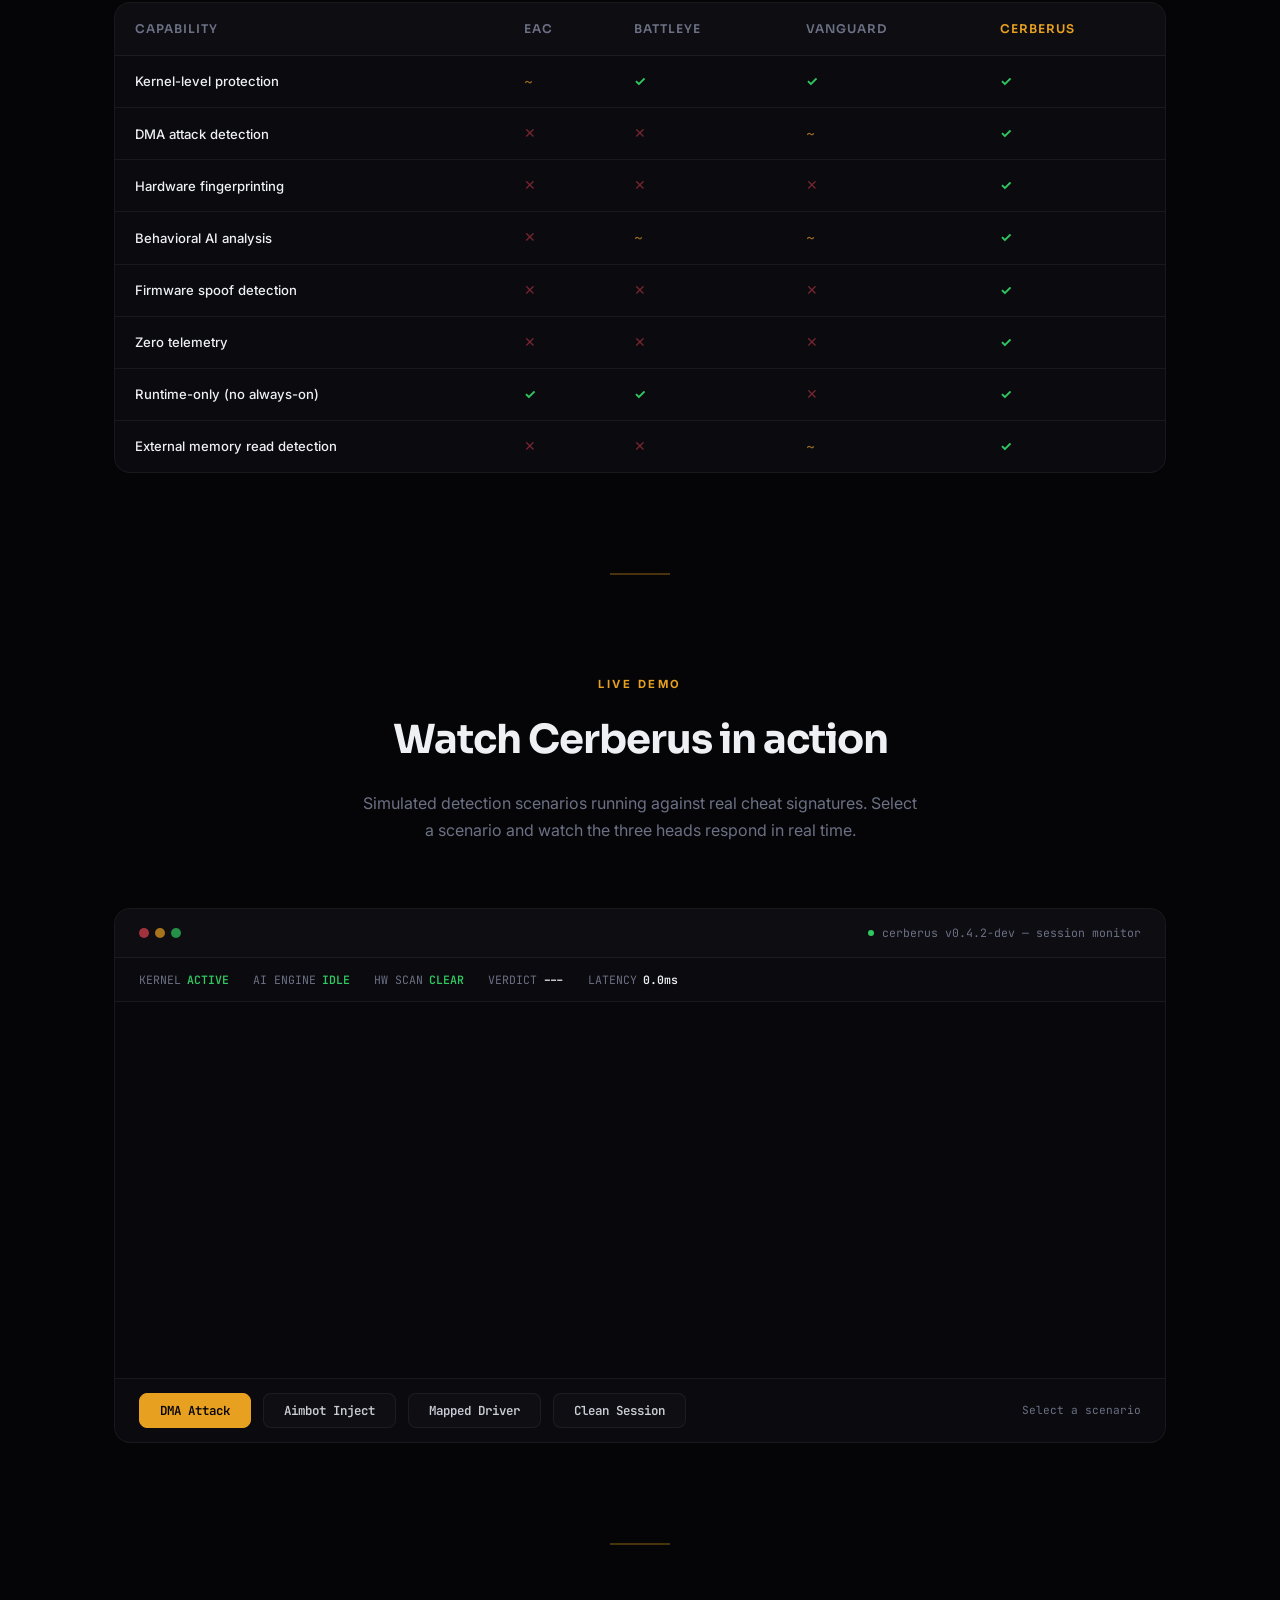
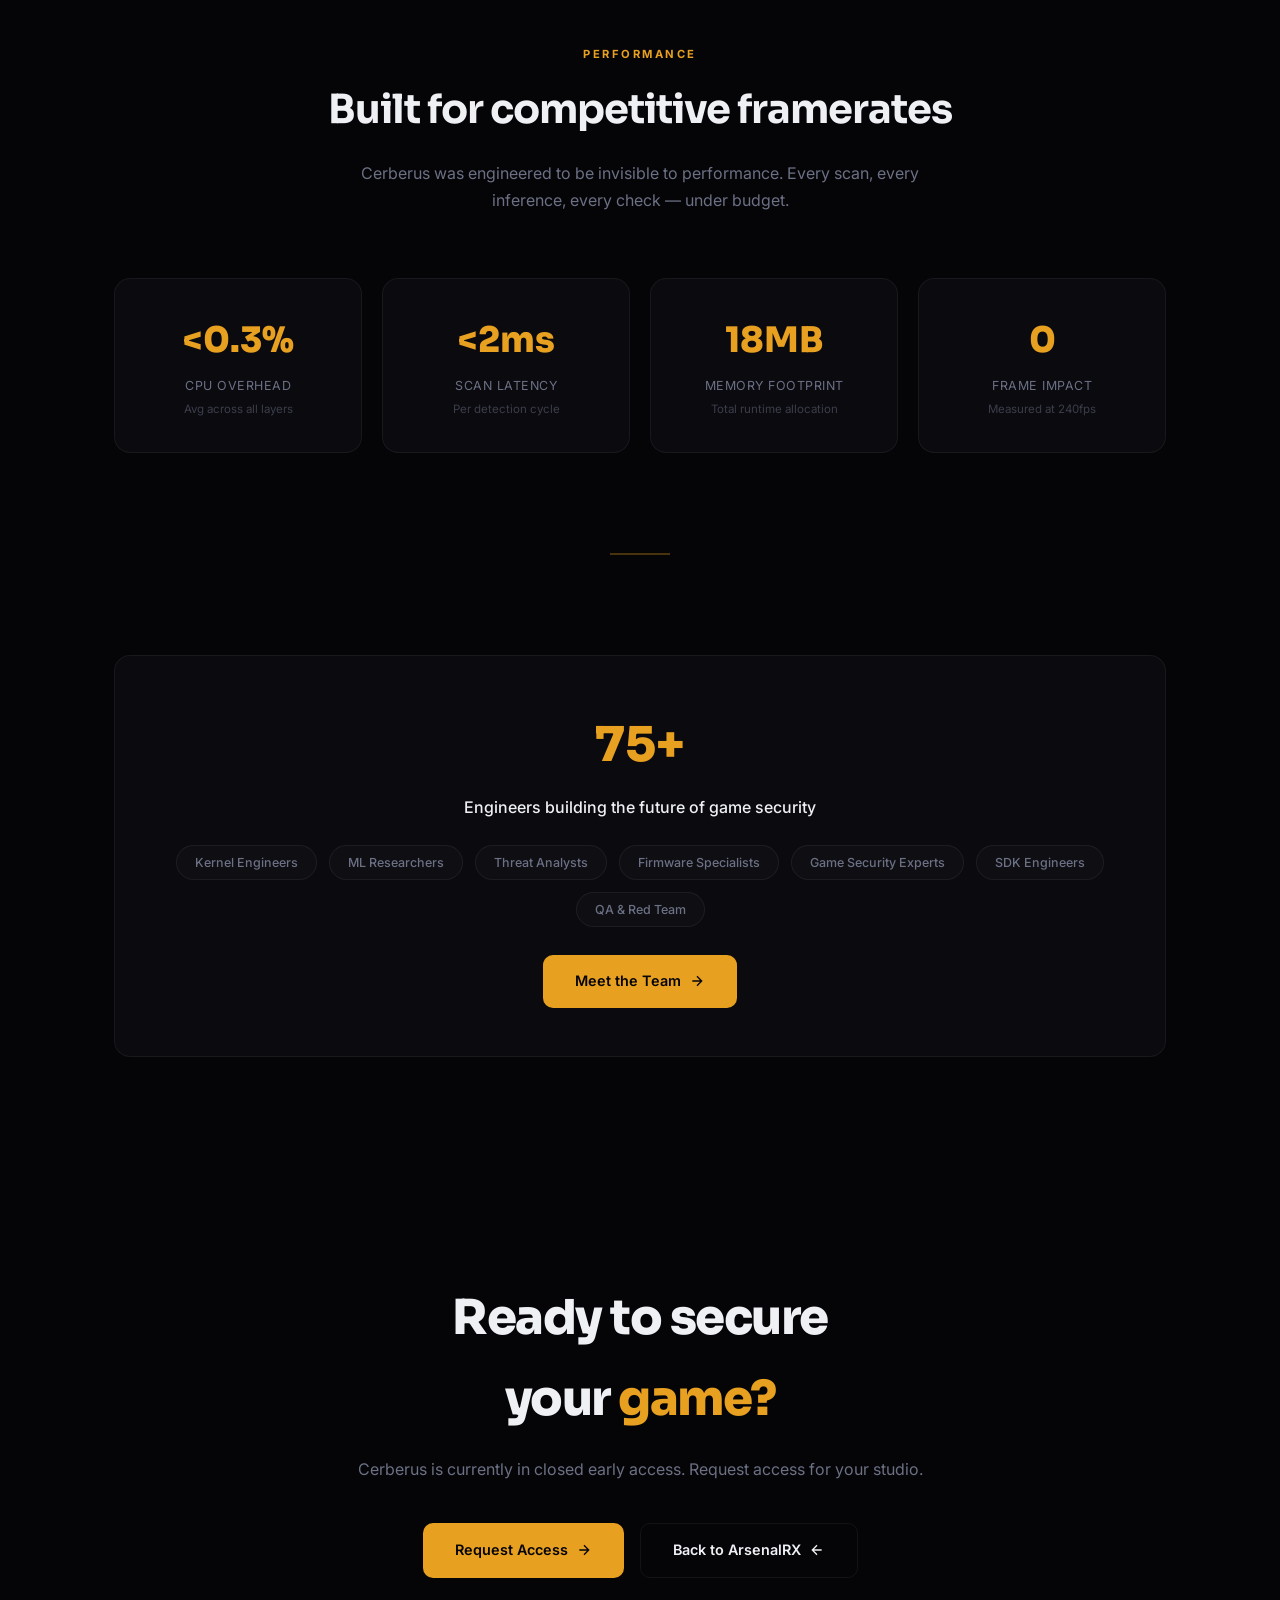
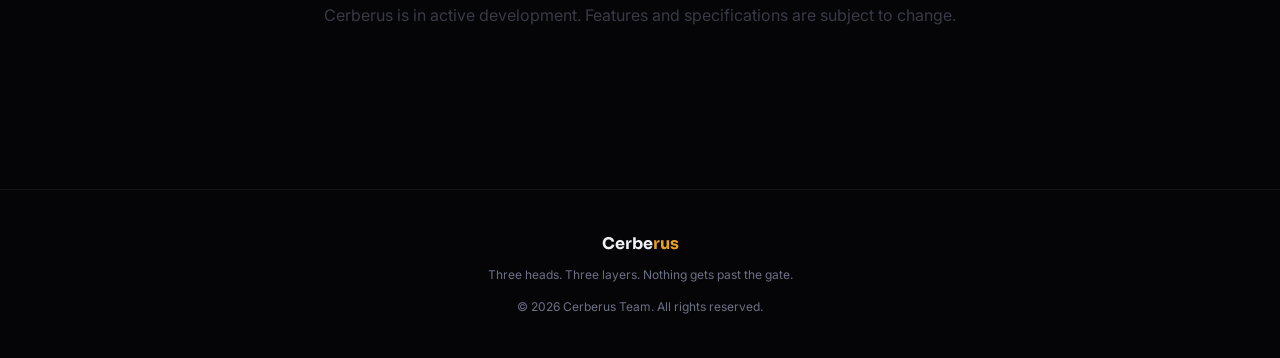
==== commit 3646dbfe: "Update site content" ====
--- a/cerberus/index.html
+++ b/cerberus/index.html
@@ -296,47 +296,73 @@
     .cross { color: var(--red); opacity: 0.5; }
     .partial { color: #e8a020; opacity: 0.7; }
 
-    /* ===== CODE BLOCK ===== */
-    .code-section {
-      display: grid; grid-template-columns: 1fr 1fr; gap: 32px; align-items: start;
-    }
-    .code-block {
+    /* ===== LIVE DEMO ===== */
+    .demo-container {
       background: var(--bg-card); border: 1px solid var(--border); border-radius: 16px;
       overflow: hidden;
     }
-    .code-header {
-      padding: 12px 20px; border-bottom: 1px solid var(--border);
-      display: flex; align-items: center; gap: 8px;
+    .demo-header {
+      padding: 14px 24px; border-bottom: 1px solid var(--border);
+      display: flex; align-items: center; gap: 12px;
       background: rgba(255,255,255,0.01);
     }
-    .code-dot { width: 8px; height: 8px; border-radius: 50%; }
-    .code-dot-r { background: var(--red); opacity: 0.6; }
-    .code-dot-y { background: #e8a020; opacity: 0.6; }
-    .code-dot-g { background: var(--green); opacity: 0.6; }
-    .code-filename {
+    .demo-dots { display: flex; gap: 6px; }
+    .demo-dot { width: 10px; height: 10px; border-radius: 50%; }
+    .demo-dot-r { background: #e04050; opacity: 0.7; }
+    .demo-dot-y { background: #e8a020; opacity: 0.7; }
+    .demo-dot-g { background: #30c860; opacity: 0.7; }
+    .demo-title-bar {
       font-family: var(--font-mono); font-size: 0.72rem; color: var(--text-dim);
-      margin-left: auto;
-    }
-    .code-body {
-      padding: 20px; font-family: var(--font-mono); font-size: 0.78rem;
-      line-height: 1.8; color: var(--text-dim); overflow-x: auto;
-    }
-    .code-body .kw { color: var(--purple); }
-    .code-body .fn { color: var(--blue); }
-    .code-body .str { color: var(--green); }
-    .code-body .cm { color: #4a4e5a; font-style: italic; }
-    .code-body .tp { color: var(--accent); }
-    .code-info { display: flex; flex-direction: column; justify-content: center; }
-    .code-info h3 {
-      font-family: var(--font-heading); font-size: 1.4rem; font-weight: 700;
-      color: var(--text-bright); margin-bottom: 16px; letter-spacing: -0.5px;
-    }
-    .code-info p { font-size: 0.9rem; color: var(--text-dim); line-height: 1.7; margin-bottom: 16px; }
-    .code-info-features { list-style: none; }
-    .code-info-features li {
-      font-size: 0.85rem; color: var(--text); padding: 8px 0; display: flex; align-items: center; gap: 10px;
-    }
-    .code-info-features li::before { content: '\25B8'; color: var(--accent); }
+      margin-left: auto; display: flex; align-items: center; gap: 8px;
+    }
+    .demo-live-dot {
+      width: 6px; height: 6px; border-radius: 50%; background: #30c860;
+      animation: pulse-dot 1.5s ease-in-out infinite;
+    }
+    .demo-body {
+      padding: 0; height: 420px; display: flex; flex-direction: column;
+    }
+    .demo-status-bar {
+      padding: 12px 24px; border-bottom: 1px solid var(--border);
+      display: flex; gap: 24px; flex-wrap: wrap; align-items: center;
+      font-family: var(--font-mono); font-size: 0.72rem;
+    }
+    .demo-status-item { display: flex; align-items: center; gap: 6px; color: var(--text-dim); }
+    .demo-status-val { color: var(--text-bright); font-weight: 600; }
+    .demo-status-ok { color: var(--green); }
+    .demo-status-warn { color: var(--accent); }
+    .demo-status-alert { color: var(--red); }
+    .demo-terminal {
+      flex: 1; overflow-y: auto; padding: 16px 24px;
+      font-family: var(--font-mono); font-size: 0.75rem; line-height: 1.8;
+      background: rgba(0,0,0,0.2);
+    }
+    .demo-terminal::-webkit-scrollbar { width: 4px; }
+    .demo-terminal::-webkit-scrollbar-track { background: transparent; }
+    .demo-terminal::-webkit-scrollbar-thumb { background: rgba(255,255,255,0.1); border-radius: 2px; }
+    .demo-line { opacity: 0; animation: demoFadeIn 0.3s ease forwards; }
+    @keyframes demoFadeIn { to { opacity: 1; } }
+    .demo-line .ts { color: #4a4e5a; }
+    .demo-line .ok { color: var(--green); }
+    .demo-line .warn { color: var(--accent); }
+    .demo-line .err { color: var(--red); font-weight: 600; }
+    .demo-line .info { color: var(--blue); }
+    .demo-line .dim { color: var(--text-dim); }
+    .demo-line .hl { color: var(--accent); font-weight: 600; }
+    .demo-controls {
+      padding: 14px 24px; border-top: 1px solid var(--border);
+      display: flex; align-items: center; gap: 12px;
+    }
+    .demo-btn {
+      padding: 8px 20px; border-radius: 8px; font-size: 0.78rem; font-weight: 600;
+      font-family: var(--font-mono); cursor: pointer; transition: all 0.2s;
+      border: 1px solid var(--border); background: rgba(255,255,255,0.02); color: var(--text);
+    }
+    .demo-btn:hover { border-color: rgba(232,160,32,0.3); color: var(--accent); }
+    .demo-btn-run { background: var(--accent); color: #050507; border-color: var(--accent); }
+    .demo-btn-run:hover { background: #d09018; border-color: #d09018; color: #050507; }
+    .demo-btn:disabled { opacity: 0.4; cursor: not-allowed; }
+    .demo-scenario-label { font-family: var(--font-mono); font-size: 0.7rem; color: var(--text-dim); margin-left: auto; }
 
     /* ===== METRICS ===== */
     .metrics-grid {
@@ -417,7 +443,6 @@
     /* ===== RESPONSIVE ===== */
     @media (max-width: 900px) {
       .threat-grid, .heads-grid, .arch-layers { grid-template-columns: 1fr; }
-      .code-section { grid-template-columns: 1fr; }
       .metrics-grid { grid-template-columns: repeat(2, 1fr); }
       .hero-stats { gap: 32px; flex-wrap: wrap; }
       .nav-links { display: none; }
@@ -447,6 +472,7 @@
       <a href="#heads">Detection</a>
       <a href="#architecture">Architecture</a>
       <a href="#compare">Comparison</a>
+      <a href="#demo">Demo</a>
       <a href="#metrics">Metrics</a>
       <a href="/cerberus/team/">Team</a>
     </div>
@@ -724,6 +750,47 @@
 
   <div class="divider"></div>
 
+  <!-- LIVE DEMO -->
+  <section class="section" id="demo">
+    <div class="section-header reveal">
+      <div class="section-label">Live Demo</div>
+      <h2 class="section-title">Watch Cerberus in action</h2>
+      <p class="section-desc">Simulated detection scenarios running against real cheat signatures. Select a scenario and watch the three heads respond in real time.</p>
+    </div>
+    <div class="demo-container reveal">
+      <div class="demo-header">
+        <div class="demo-dots">
+          <div class="demo-dot demo-dot-r"></div>
+          <div class="demo-dot demo-dot-y"></div>
+          <div class="demo-dot demo-dot-g"></div>
+        </div>
+        <div class="demo-title-bar">
+          <div class="demo-live-dot"></div>
+          cerberus v0.4.2-dev — session monitor
+        </div>
+      </div>
+      <div class="demo-body">
+        <div class="demo-status-bar" id="demoStatus">
+          <div class="demo-status-item">KERNEL <span class="demo-status-val demo-status-ok" id="demoKernel">ACTIVE</span></div>
+          <div class="demo-status-item">AI ENGINE <span class="demo-status-val demo-status-ok" id="demoAI">IDLE</span></div>
+          <div class="demo-status-item">HW SCAN <span class="demo-status-val demo-status-ok" id="demoHW">CLEAR</span></div>
+          <div class="demo-status-item">VERDICT <span class="demo-status-val" id="demoVerdict">---</span></div>
+          <div class="demo-status-item">LATENCY <span class="demo-status-val" id="demoLatency">0.0ms</span></div>
+        </div>
+        <div class="demo-terminal" id="demoTerminal"></div>
+      </div>
+      <div class="demo-controls">
+        <button class="demo-btn demo-btn-run" id="demoBtnDMA">DMA Attack</button>
+        <button class="demo-btn" id="demoBtnAimbot">Aimbot Inject</button>
+        <button class="demo-btn" id="demoBtnDriver">Mapped Driver</button>
+        <button class="demo-btn" id="demoBtnClean">Clean Session</button>
+        <span class="demo-scenario-label" id="demoScenarioLabel">Select a scenario</span>
+      </div>
+    </div>
+  </section>
+
+  <div class="divider"></div>
+
   <!-- METRICS -->
   <section class="section" id="metrics">
     <div class="section-header reveal">
@@ -771,6 +838,10 @@
         <span class="team-role">SDK Engineers</span>
         <span class="team-role">QA & Red Team</span>
       </div>
+      <a href="/cerberus/team/" class="btn-primary" style="margin-top:28px;display:inline-flex;">
+        Meet the Team
+        <svg width="16" height="16" viewBox="0 0 24 24" fill="none" stroke="currentColor" stroke-width="2"><path d="M5 12h14M12 5l7 7-7 7"/></svg>
+      </a>
     </div>
   </section>
 
@@ -874,6 +945,169 @@
       }, 3000);
     })();
 
+    // ===== LIVE DEMO ENGINE =====
+    (function() {
+      var terminal = document.getElementById('demoTerminal');
+      var kernelEl = document.getElementById('demoKernel');
+      var aiEl = document.getElementById('demoAI');
+      var hwEl = document.getElementById('demoHW');
+      var verdictEl = document.getElementById('demoVerdict');
+      var latencyEl = document.getElementById('demoLatency');
+      var labelEl = document.getElementById('demoScenarioLabel');
+      var running = false;
+
+      function ts() {
+        var d = new Date();
+        return d.toTimeString().split(' ')[0] + '.' + String(d.getMilliseconds()).padStart(3,'0');
+      }
+
+      function log(html, delay) {
+        return new Promise(function(resolve) {
+          setTimeout(function() {
+            var div = document.createElement('div');
+            div.className = 'demo-line';
+            div.innerHTML = '<span class="ts">[' + ts() + ']</span> ' + html;
+            terminal.appendChild(div);
+            terminal.scrollTop = terminal.scrollHeight;
+            resolve();
+          }, delay || 0);
+        });
+      }
+
+      function setStatus(k, kc, a, ac, h, hc, v, vc, lat) {
+        kernelEl.textContent = k; kernelEl.className = 'demo-status-val demo-status-' + kc;
+        aiEl.textContent = a; aiEl.className = 'demo-status-val demo-status-' + ac;
+        hwEl.textContent = h; hwEl.className = 'demo-status-val demo-status-' + hc;
+        verdictEl.textContent = v; verdictEl.className = 'demo-status-val demo-status-' + vc;
+        if (lat !== undefined) latencyEl.textContent = lat;
+      }
+
+      function clear() { terminal.innerHTML = ''; setStatus('ACTIVE','ok','IDLE','ok','CLEAR','ok','---','ok','0.0ms'); }
+
+      async function runDMA() {
+        clear(); labelEl.textContent = 'Scenario: DMA attack via PCIe';
+        await log('<span class="info">[INIT]</span> <span class="dim">Cerberus session attached — PID 7284 (game.exe)</span>', 200);
+        await log('<span class="info">[KERNEL]</span> <span class="dim">Ring-0 driver loaded — minifilter active</span>', 400);
+        await log('<span class="info">[HW]</span> <span class="dim">PCIe bus enumeration started...</span>', 600);
+        setStatus('ACTIVE','ok','IDLE','ok','SCANNING','warn','---','ok','0.8ms');
+        await log('<span class="dim">[HW] Slot 0: Intel UHD Graphics 770 — </span><span class="ok">FW VERIFIED</span>', 500);
+        await log('<span class="dim">[HW] Slot 1: Realtek RTL8125 NIC — </span><span class="ok">FW VERIFIED</span>', 300);
+        await log('<span class="dim">[HW] Slot 2: Samsung NVMe 980 PRO — </span><span class="ok">FW VERIFIED</span>', 300);
+        await log('<span class="dim">[HW] Slot 3: Unknown Device (VID:0x1234 DID:0x5678) — </span><span class="warn">UNRECOGNIZED</span>', 400);
+        setStatus('ACTIVE','ok','IDLE','ok','FLAGGED','warn','---','ok','1.1ms');
+        await log('<span class="warn">[HW] ⚠ Device at Slot 3 firmware signature not in trusted DB</span>', 500);
+        await log('<span class="warn">[HW] ⚠ Cross-referencing against known DMA boards...</span>', 600);
+        await log('<span class="err">[HW] ✖ MATCH: Firmware pattern matches Screamer-class FPGA DMA board</span>', 700);
+        await log('<span class="err">[HW] ✖ Device is performing direct memory reads — 847 anomalous accesses in 2.1s</span>', 500);
+        setStatus('ACTIVE','ok','IDLE','ok','THREAT','alert','---','ok','1.4ms');
+        await log('<span class="dim">[AI] Behavioral engine activated — correlating hardware anomaly with input stream</span>', 400);
+        setStatus('ACTIVE','ok','PROCESSING','warn','THREAT','alert','---','ok','1.6ms');
+        await log('<span class="warn">[AI] Input analysis: aim corrections correlate with external memory read timing (r=0.94)</span>', 600);
+        await log('<span class="err">[AI] ✖ Confidence: 99.7% — player input is being augmented by external data source</span>', 500);
+        setStatus('ACTIVE','ok','CONFIRMED','alert','THREAT','alert','BLOCKED','alert','1.8ms');
+        await log('<span class="err">[VERDICT] ████ THREAT BLOCKED ████ — DMA external read attack via PCIe Slot 3</span>', 400);
+        await log('<span class="dim">[VERDICT] Action: Session terminated — hardware fingerprint logged — report queued</span>', 300);
+        await log('<span class="ok">[CLEANUP] Driver unloaded — zero residual footprint — session ended cleanly</span>', 500);
+        latencyEl.textContent = '1.8ms';
+      }
+
+      async function runAimbot() {
+        clear(); labelEl.textContent = 'Scenario: Internal aimbot injection';
+        await log('<span class="info">[INIT]</span> <span class="dim">Cerberus session attached — PID 3891 (game.exe)</span>', 200);
+        await log('<span class="info">[KERNEL]</span> <span class="dim">Ring-0 driver loaded — monitoring memory permissions</span>', 400);
+        await log('<span class="info">[HW]</span> <span class="dim">PCIe bus scan — 4 devices — </span><span class="ok">ALL CLEAR</span>', 500);
+        setStatus('ACTIVE','ok','SAMPLING','ok','CLEAR','ok','---','ok','0.4ms');
+        await log('<span class="dim">[AI] Input sampling at 1000Hz — building baseline profile...</span>', 600);
+        await log('<span class="dim">[AI] Baseline established — 14,200 samples — normal human input variance</span>', 800);
+        await log('<span class="dim">[KERNEL] Memory scan cycle 47 — all regions clean</span>', 400);
+        await log('<span class="dim">[KERNEL] Memory scan cycle 48 — all regions clean</span>', 300);
+        await log('<span class="warn">[KERNEL] ⚠ Scan cycle 49 — new executable region detected at 0x7FF8A2100000</span>', 500);
+        setStatus('SCANNING','warn','SAMPLING','ok','CLEAR','ok','---','ok','0.9ms');
+        await log('<span class="warn">[KERNEL] ⚠ Region is RWX (Read-Write-Execute) — not code-signed</span>', 400);
+        await log('<span class="err">[KERNEL] ✖ Manual syscall detected — NtWriteVirtualMemory via direct ntdll stub</span>', 500);
+        setStatus('THREAT','alert','SAMPLING','ok','CLEAR','ok','---','ok','1.1ms');
+        await log('<span class="dim">[AI] Behavioral shift detected — input pattern divergence from baseline</span>', 400);
+        setStatus('THREAT','alert','ANALYZING','warn','CLEAR','ok','---','ok','1.3ms');
+        await log('<span class="warn">[AI] ⚠ Aim correction speed: 0.3ms avg (human baseline: 180-240ms)</span>', 500);
+        await log('<span class="warn">[AI] ⚠ Target acquisition: 100% headshot rate over last 23 engagements</span>', 400);
+        await log('<span class="err">[AI] ✖ Movement vectors snap to enemy positions with sub-frame precision</span>', 500);
+        await log('<span class="err">[AI] ✖ Classification: AIMBOT — confidence 99.2%</span>', 400);
+        setStatus('THREAT','alert','CONFIRMED','alert','CLEAR','ok','BLOCKED','alert','1.6ms');
+        await log('<span class="err">[VERDICT] ████ THREAT BLOCKED ████ — Internal aimbot via manual mapped injection</span>', 400);
+        await log('<span class="dim">[VERDICT] Action: Session terminated — injected module hash logged — report queued</span>', 300);
+        await log('<span class="ok">[CLEANUP] Injected region deallocated — driver unloaded — session ended cleanly</span>', 500);
+        latencyEl.textContent = '1.6ms';
+      }
+
+      async function runDriver() {
+        clear(); labelEl.textContent = 'Scenario: Mapped kernel driver';
+        await log('<span class="info">[INIT]</span> <span class="dim">Cerberus session attached — PID 5102 (game.exe)</span>', 200);
+        await log('<span class="info">[KERNEL]</span> <span class="dim">Ring-0 driver loaded — integrity monitor active</span>', 400);
+        await log('<span class="info">[HW]</span> <span class="dim">PCIe bus scan — 5 devices — </span><span class="ok">ALL CLEAR</span>', 400);
+        setStatus('ACTIVE','ok','IDLE','ok','CLEAR','ok','---','ok','0.3ms');
+        await log('<span class="dim">[KERNEL] Driver load callback — verifying ntoskrnl module list</span>', 500);
+        await log('<span class="dim">[KERNEL] 87 modules loaded — all signatures verified</span>', 400);
+        await log('<span class="dim">[KERNEL] Periodic integrity check #1 — clean</span>', 600);
+        await log('<span class="dim">[KERNEL] Periodic integrity check #2 — clean</span>', 400);
+        await log('<span class="warn">[KERNEL] ⚠ Integrity check #3 — discrepancy detected</span>', 500);
+        setStatus('SCANNING','warn','IDLE','ok','CLEAR','ok','---','ok','0.7ms');
+        await log('<span class="warn">[KERNEL] ⚠ Executable code found in non-paged pool — not in module list</span>', 500);
+        await log('<span class="warn">[KERNEL] ⚠ Code region: 0xFFFFF80712340000 — 48KB — no PE header</span>', 400);
+        await log('<span class="err">[KERNEL] ✖ Mapped driver detected — manually loaded via MmMapIoSpace exploit</span>', 600);
+        setStatus('THREAT','alert','IDLE','ok','CLEAR','ok','---','ok','1.0ms');
+        await log('<span class="err">[KERNEL] ✖ Driver is hooking NtReadVirtualMemory — intercepting game memory reads</span>', 500);
+        await log('<span class="err">[KERNEL] ✖ No digital signature — no PE header — no module entry — UNSIGNED</span>', 400);
+        setStatus('THREAT','alert','IDLE','ok','CLEAR','ok','BLOCKED','alert','1.2ms');
+        await log('<span class="err">[VERDICT] ████ THREAT BLOCKED ████ — Unsigned mapped kernel driver</span>', 400);
+        await log('<span class="dim">[VERDICT] Action: Session terminated — driver memory region dumped for analysis</span>', 300);
+        await log('<span class="ok">[CLEANUP] Hooked functions restored — mapped region freed — session ended cleanly</span>', 500);
+        latencyEl.textContent = '1.2ms';
+      }
+
+      async function runClean() {
+        clear(); labelEl.textContent = 'Scenario: Clean session (no threats)';
+        await log('<span class="info">[INIT]</span> <span class="dim">Cerberus session attached — PID 9471 (game.exe)</span>', 200);
+        await log('<span class="info">[KERNEL]</span> <span class="dim">Ring-0 driver loaded — minifilter active</span>', 400);
+        await log('<span class="info">[HW]</span> <span class="dim">PCIe bus enumeration started...</span>', 400);
+        setStatus('ACTIVE','ok','IDLE','ok','SCANNING','ok','---','ok','0.5ms');
+        await log('<span class="dim">[HW] Slot 0: NVIDIA RTX 4070 — </span><span class="ok">FW VERIFIED</span>', 300);
+        await log('<span class="dim">[HW] Slot 1: Intel I225-V NIC — </span><span class="ok">FW VERIFIED</span>', 300);
+        await log('<span class="dim">[HW] Slot 2: WD Black SN850X — </span><span class="ok">FW VERIFIED</span>', 300);
+        await log('<span class="ok">[HW] ✓ All 3 devices verified — no anomalies detected</span>', 400);
+        setStatus('ACTIVE','ok','SAMPLING','ok','CLEAR','ok','---','ok','0.6ms');
+        await log('<span class="dim">[KERNEL] Memory scan — 94 modules — all code-signed and verified</span>', 500);
+        await log('<span class="dim">[AI] Input sampling at 1000Hz — building baseline...</span>', 500);
+        await log('<span class="dim">[AI] Baseline locked — normal human variance confirmed</span>', 600);
+        await log('<span class="dim">[KERNEL] Integrity check #1 — </span><span class="ok">CLEAN</span>', 400);
+        await log('<span class="dim">[AI] Sample batch #1 (14,000 samples) — </span><span class="ok">NORMAL</span>', 500);
+        await log('<span class="dim">[KERNEL] Integrity check #2 — </span><span class="ok">CLEAN</span>', 400);
+        await log('<span class="dim">[AI] Sample batch #2 (14,200 samples) — </span><span class="ok">NORMAL</span>', 500);
+        setStatus('ACTIVE','ok','MONITORING','ok','CLEAR','ok','CLEAN','ok','0.4ms');
+        await log('<span class="ok">[VERDICT] ✓ Session clean — all three heads report nominal</span>', 400);
+        await log('<span class="dim">[SESSION] Game session continues — monitoring in background at 0.2% CPU</span>', 300);
+        await log('<span class="ok">[STATUS] Three heads active — zero threats — player is clean</span>', 400);
+        latencyEl.textContent = '0.4ms';
+      }
+
+      function bindBtn(id, fn) {
+        var btn = document.getElementById(id);
+        if (btn) btn.addEventListener('click', function() {
+          if (running) return;
+          running = true;
+          document.querySelectorAll('.demo-btn').forEach(function(b) { b.disabled = true; });
+          fn().then(function() {
+            running = false;
+            document.querySelectorAll('.demo-btn').forEach(function(b) { b.disabled = false; });
+          });
+        });
+      }
+
+      bindBtn('demoBtnDMA', runDMA);
+      bindBtn('demoBtnAimbot', runAimbot);
+      bindBtn('demoBtnDriver', runDriver);
+      bindBtn('demoBtnClean', runClean);
+    })();
+
     // Nav background on scroll
     window.addEventListener('scroll', function() {
       var nav = document.querySelector('.nav');
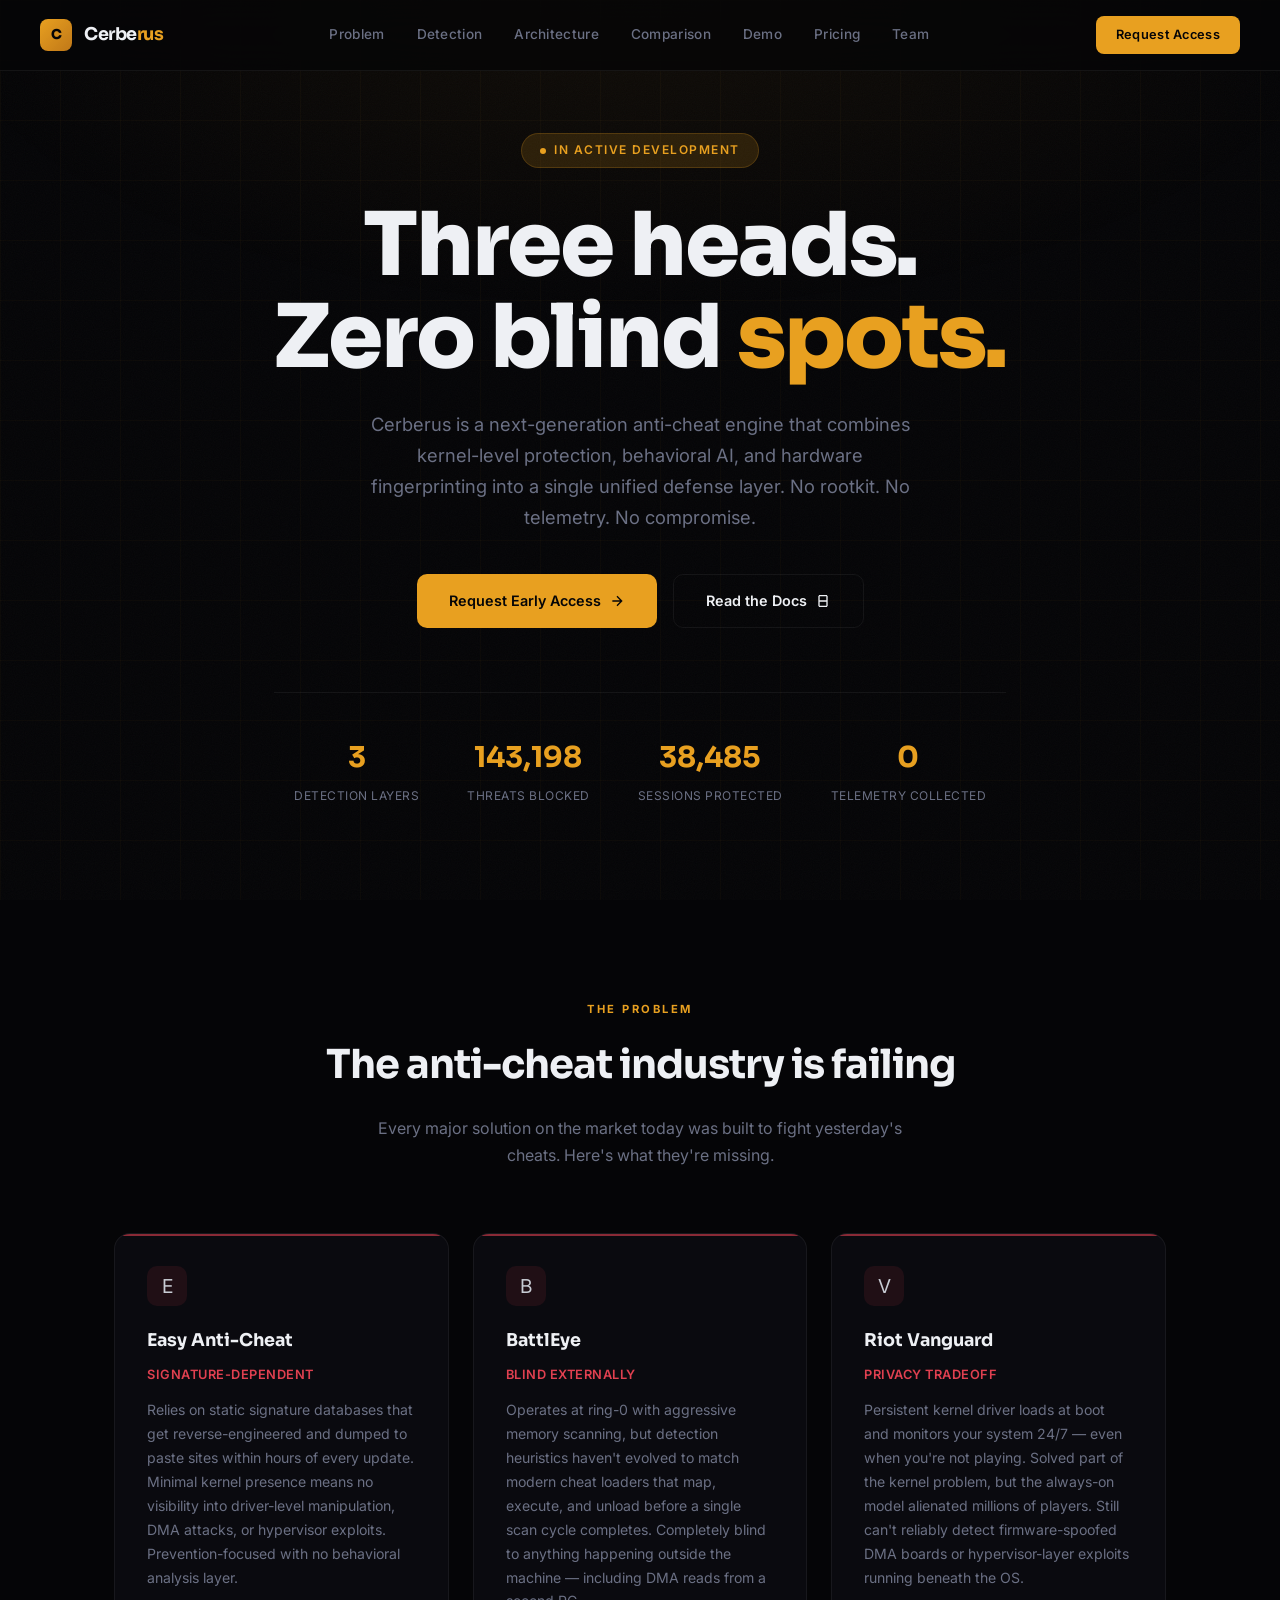
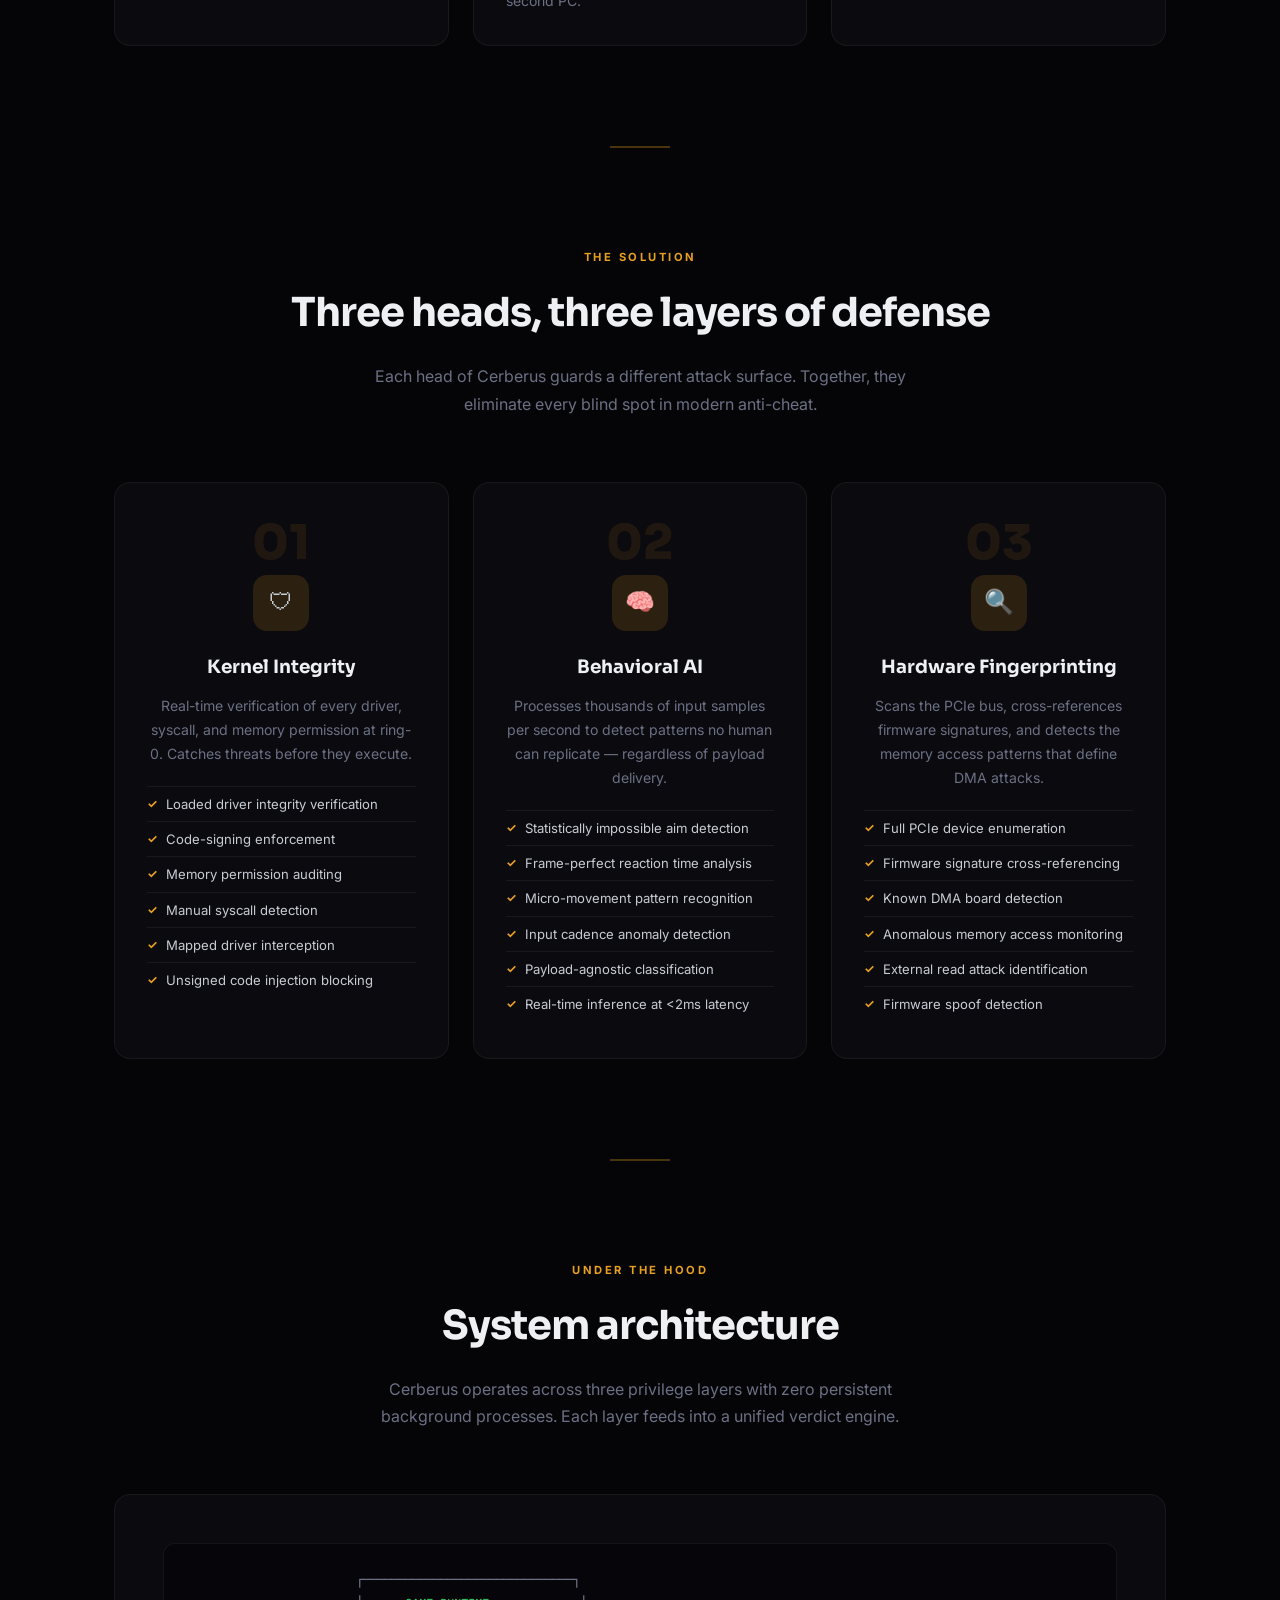
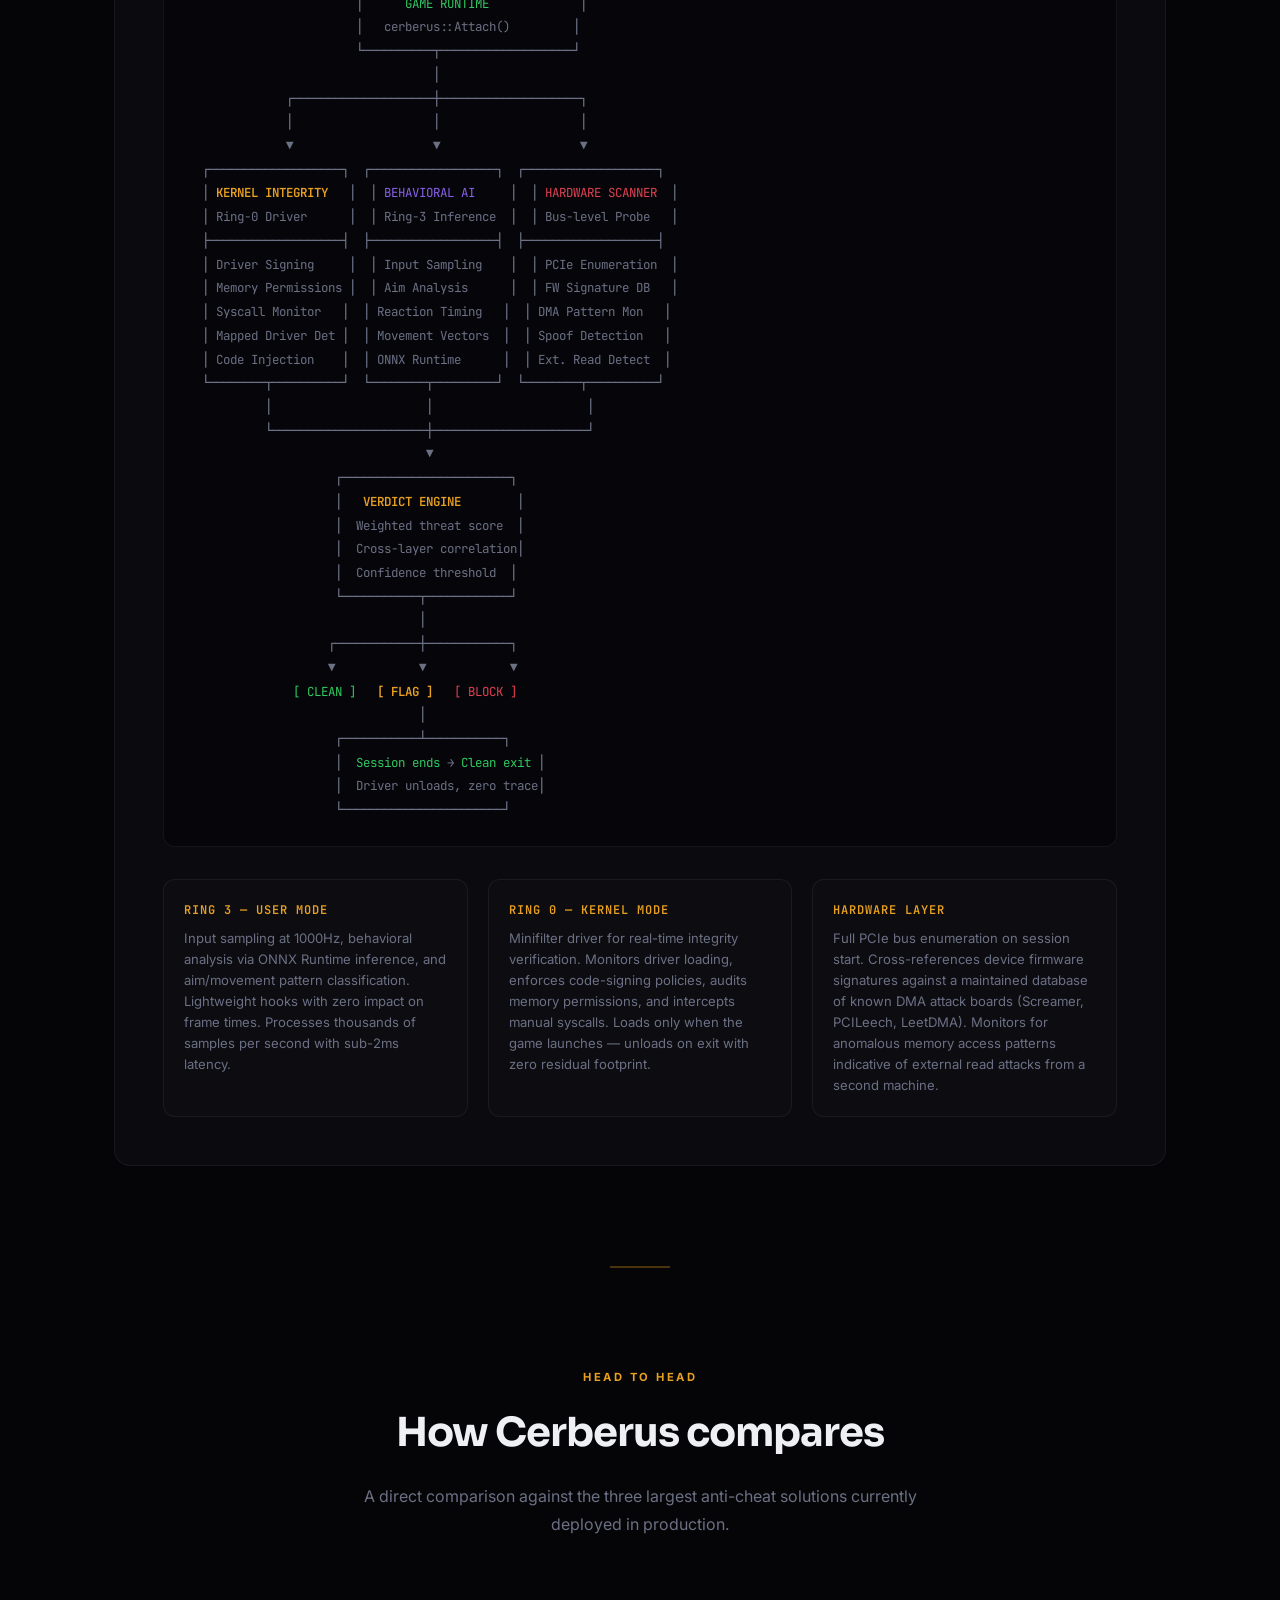
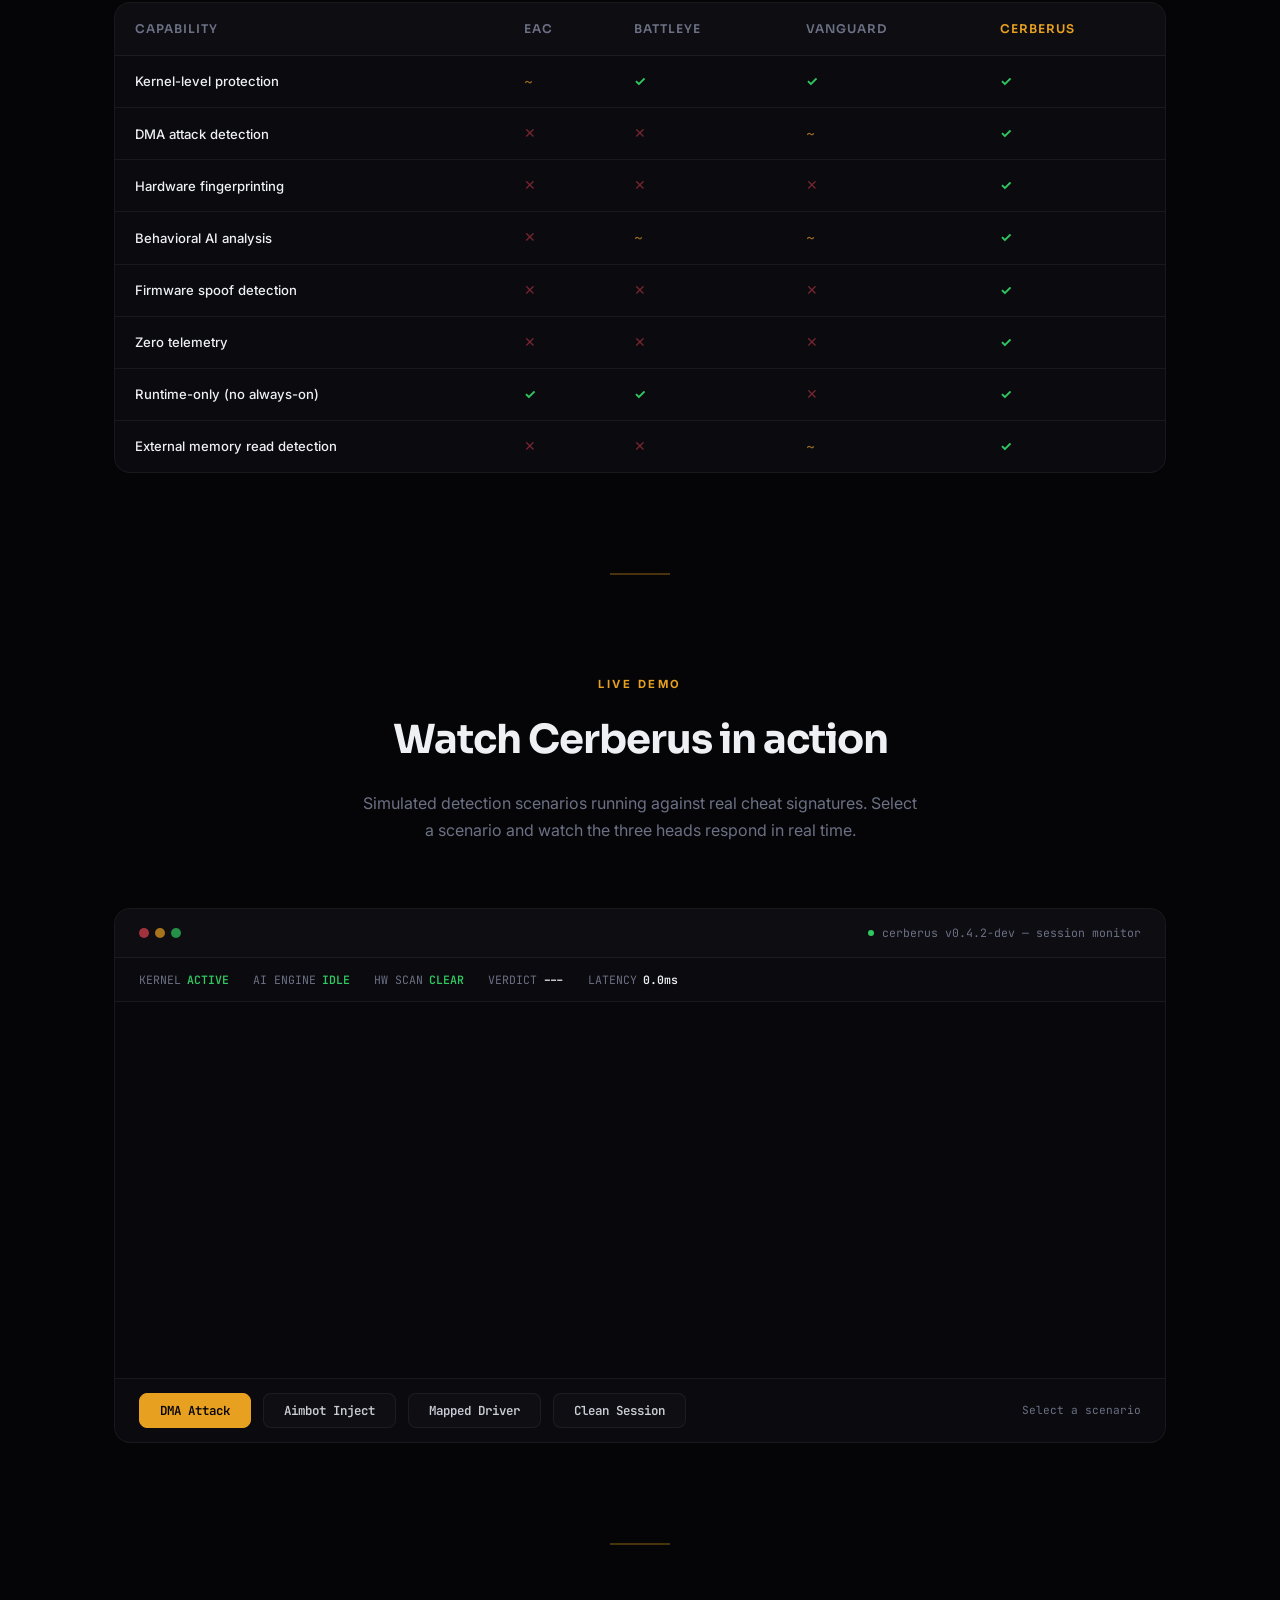
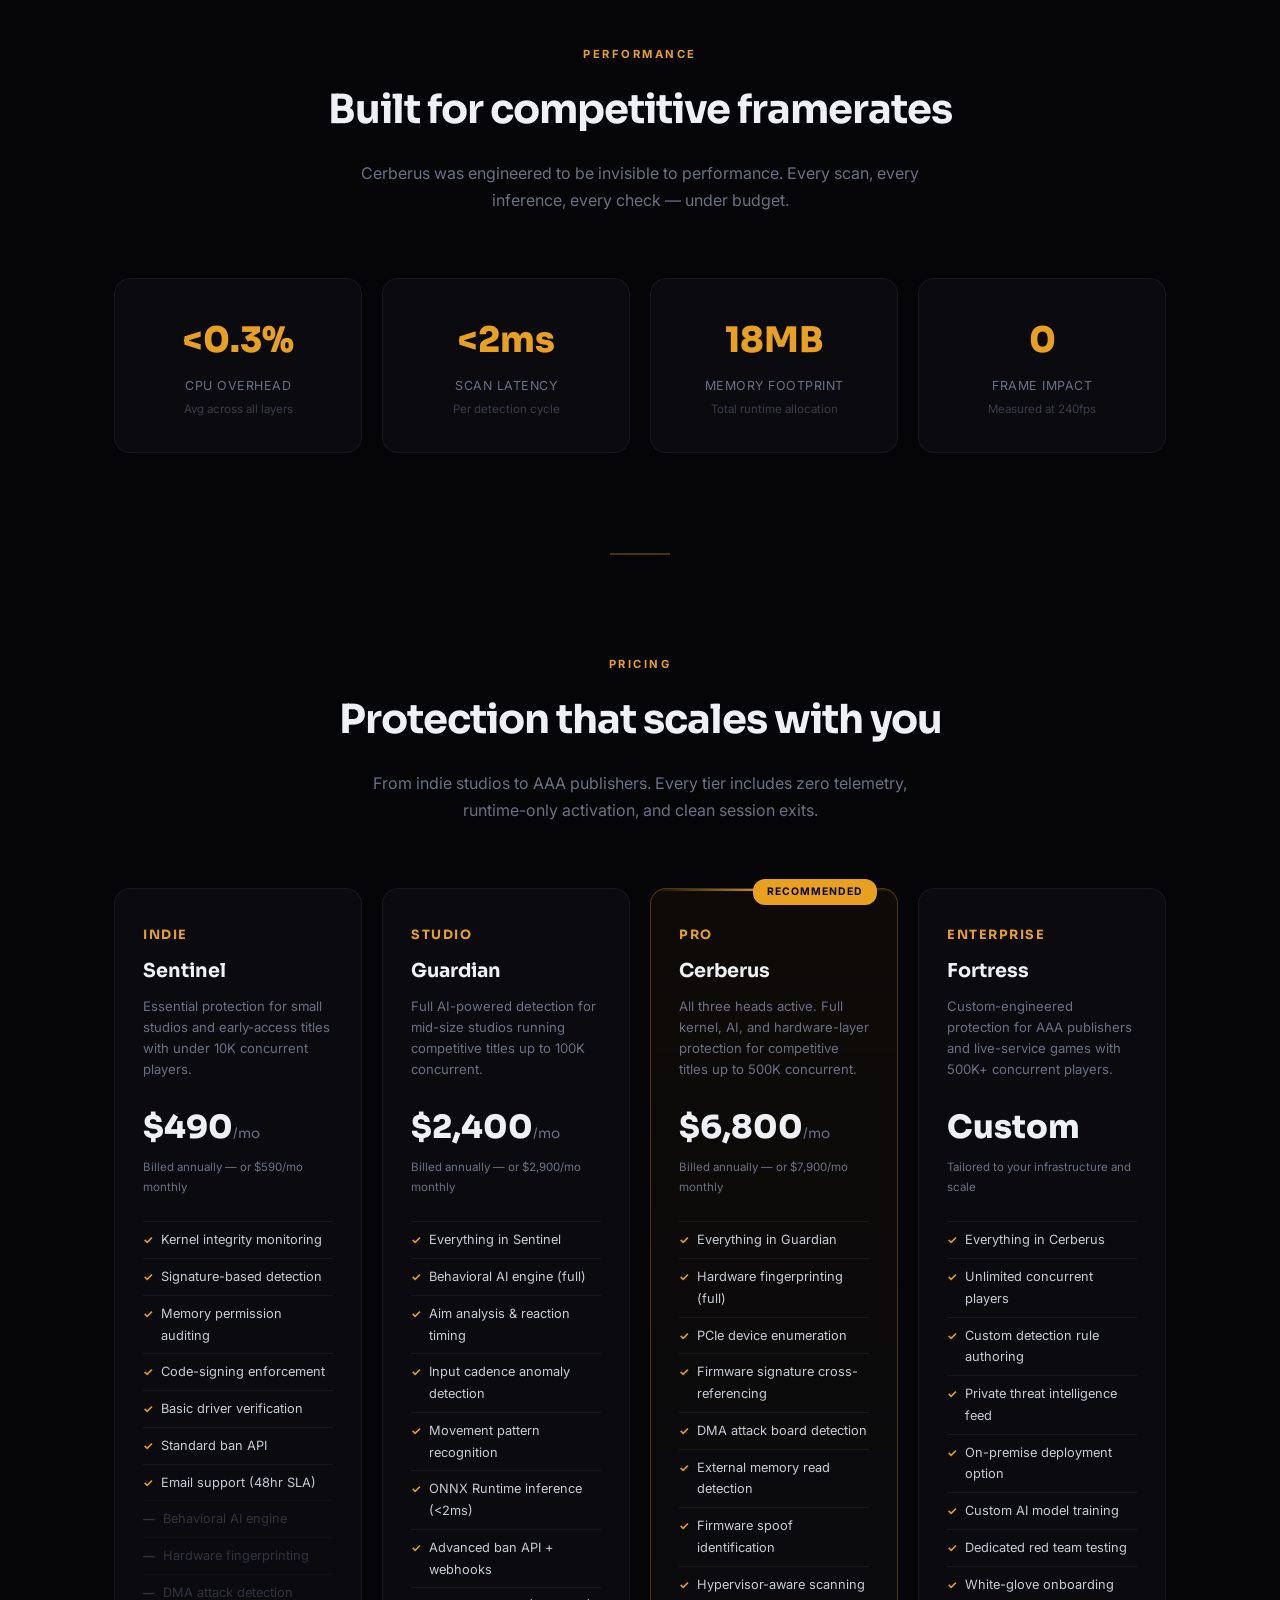
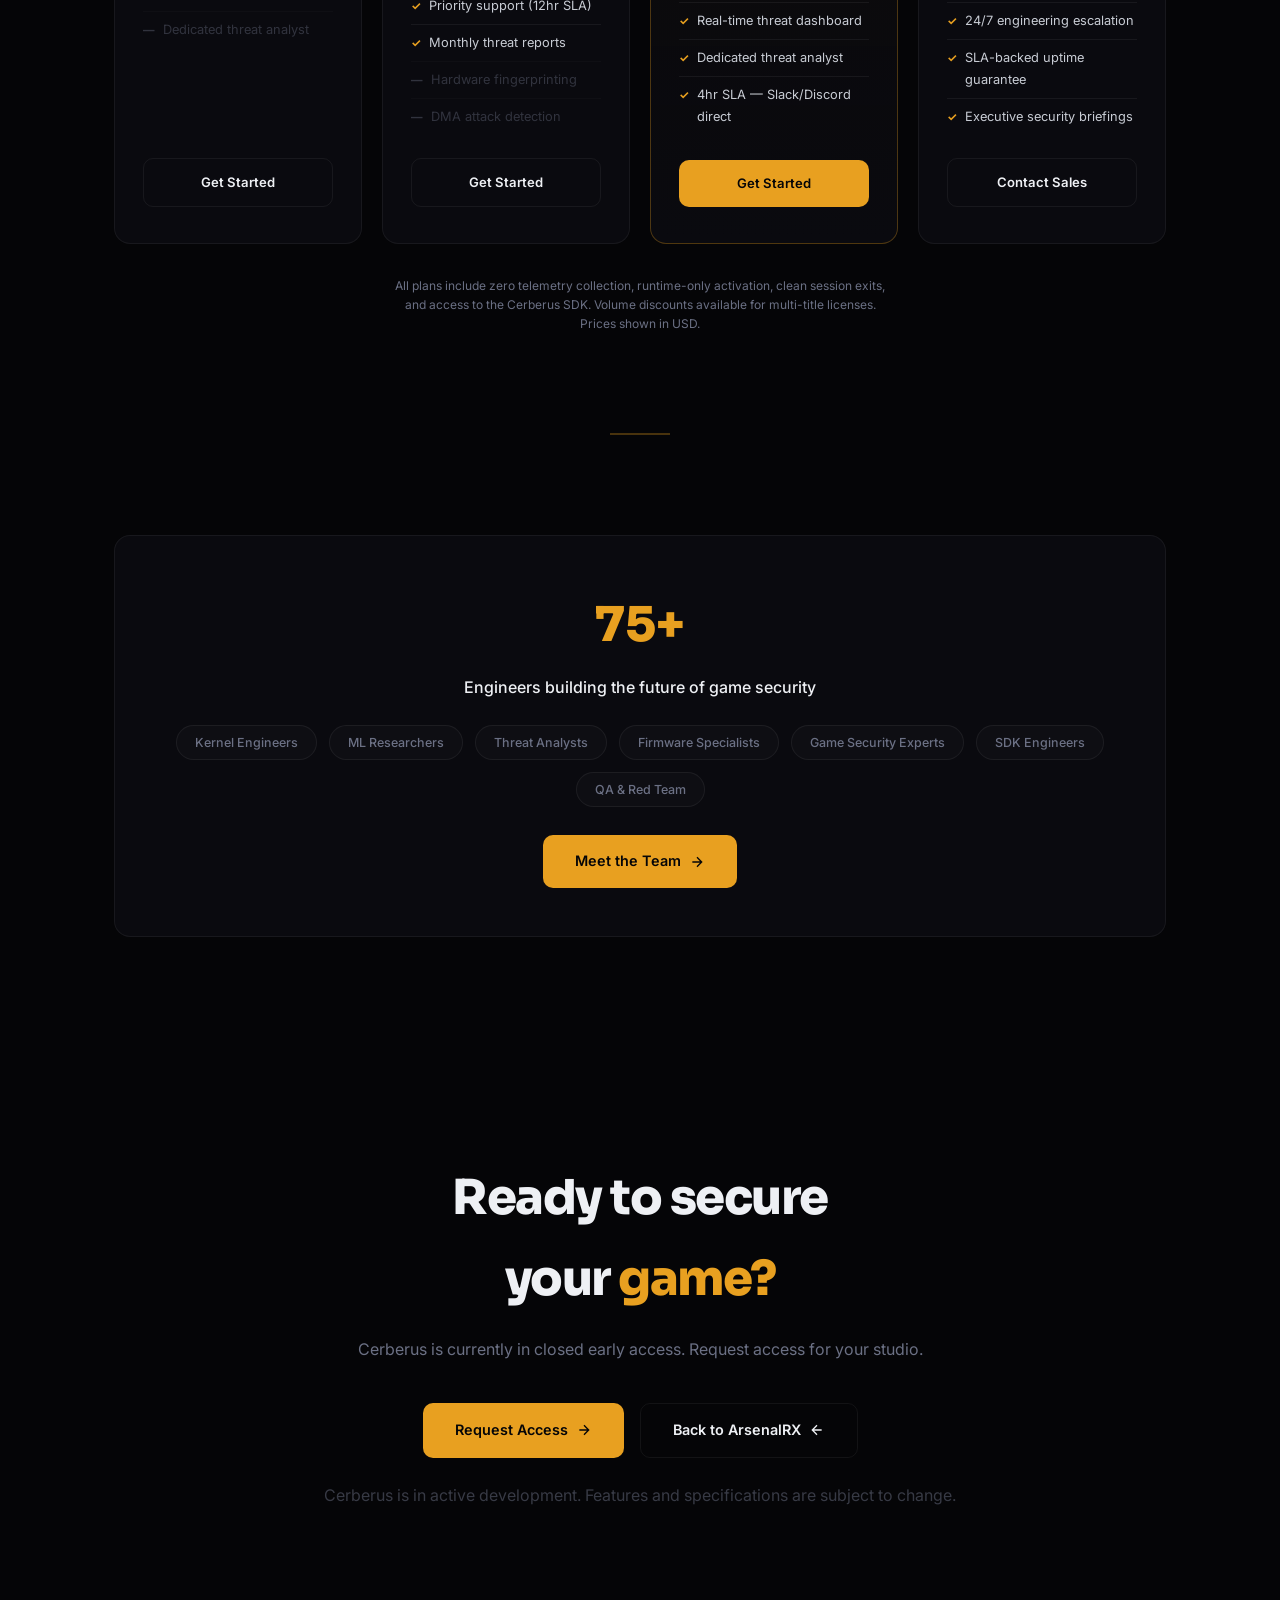
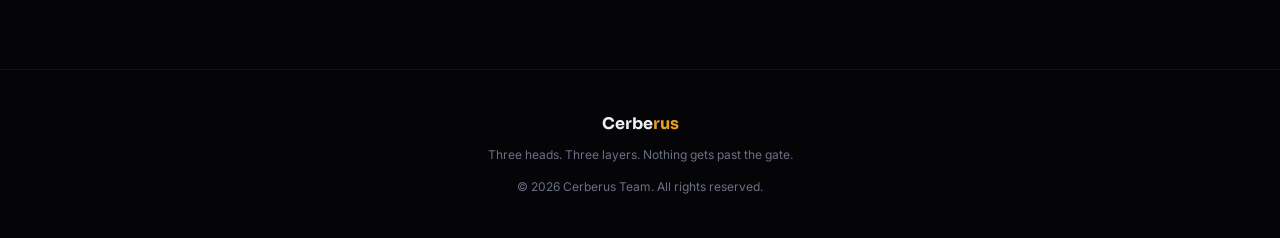
==== commit 904a095a: "Update site content" ====
--- a/cerberus/index.html
+++ b/cerberus/index.html
@@ -380,6 +380,78 @@
     .metric-label { font-size: 0.78rem; color: var(--text-dim); text-transform: uppercase; letter-spacing: 0.5px; }
     .metric-sub { font-size: 0.72rem; color: var(--text-dim); opacity: 0.5; margin-top: 4px; }
 
+    /* ===== PRICING ===== */
+    .pricing-grid {
+      display: grid; grid-template-columns: repeat(4, 1fr); gap: 20px;
+    }
+    .pricing-card {
+      background: var(--bg-card); border: 1px solid var(--border); border-radius: 16px;
+      padding: 36px 28px; display: flex; flex-direction: column; transition: all 0.3s;
+      position: relative;
+    }
+    .pricing-card:hover { border-color: rgba(232,160,32,0.15); transform: translateY(-4px); }
+    .pricing-card-featured {
+      border-color: rgba(232,160,32,0.3);
+      background: linear-gradient(180deg, rgba(232,160,32,0.04), var(--bg-card));
+    }
+    .pricing-card-featured::before {
+      content: ''; position: absolute; top: 0; left: 0; right: 0; height: 2px;
+      background: linear-gradient(90deg, transparent, var(--accent), transparent);
+    }
+    .pricing-badge {
+      position: absolute; top: -10px; right: 20px;
+      padding: 4px 14px; border-radius: 12px; font-size: 0.65rem; font-weight: 700;
+      letter-spacing: 1px; text-transform: uppercase;
+      background: var(--accent); color: #050507;
+    }
+    .pricing-tier {
+      font-family: var(--font-heading); font-size: 0.8rem; font-weight: 700;
+      color: var(--accent); text-transform: uppercase; letter-spacing: 1.5px; margin-bottom: 8px;
+    }
+    .pricing-name {
+      font-family: var(--font-heading); font-size: 1.2rem; font-weight: 700;
+      color: var(--text-bright); margin-bottom: 8px;
+    }
+    .pricing-desc {
+      font-size: 0.82rem; color: var(--text-dim); line-height: 1.6; margin-bottom: 20px;
+    }
+    .pricing-price {
+      font-family: var(--font-heading); font-size: 2rem; font-weight: 800;
+      color: var(--text-bright); margin-bottom: 4px;
+    }
+    .pricing-price span { font-size: 0.85rem; font-weight: 400; color: var(--text-dim); }
+    .pricing-period { font-size: 0.72rem; color: var(--text-dim); margin-bottom: 24px; }
+    .pricing-features { list-style: none; flex: 1; margin-bottom: 24px; }
+    .pricing-features li {
+      font-size: 0.8rem; color: var(--text); padding: 7px 0;
+      display: flex; align-items: flex-start; gap: 8px;
+      border-top: 1px solid var(--border);
+    }
+    .pricing-features li::before { content: '\2713'; color: var(--accent); font-weight: 700; font-size: 0.72rem; flex-shrink: 0; margin-top: 2px; }
+    .pricing-features li.disabled { color: var(--text-dim); opacity: 0.4; }
+    .pricing-features li.disabled::before { content: '\2014'; color: var(--text-dim); }
+    .pricing-btn {
+      display: block; text-align: center; padding: 12px; border-radius: 10px;
+      font-size: 0.82rem; font-weight: 600; text-decoration: none;
+      transition: all 0.2s; cursor: pointer; border: none;
+      font-family: var(--font);
+    }
+    .pricing-btn-outline {
+      background: transparent; color: var(--text-bright);
+      border: 1px solid var(--border);
+    }
+    .pricing-btn-outline:hover { border-color: rgba(255,255,255,0.15); background: rgba(255,255,255,0.03); }
+    .pricing-btn-primary {
+      background: var(--accent); color: #050507;
+    }
+    .pricing-btn-primary:hover { background: #d09018; box-shadow: 0 4px 20px rgba(232,160,32,0.3); }
+    .pricing-note {
+      text-align: center; font-size: 0.75rem; color: var(--text-dim); margin-top: 32px;
+      max-width: 500px; margin-left: auto; margin-right: auto; line-height: 1.6;
+    }
+    @media (max-width: 1000px) { .pricing-grid { grid-template-columns: repeat(2, 1fr); } }
+    @media (max-width: 600px) { .pricing-grid { grid-template-columns: 1fr; } }
+
     /* ===== TEAM ===== */
     .team-banner {
       background: var(--bg-card); border: 1px solid var(--border); border-radius: 16px;
@@ -473,7 +545,7 @@
       <a href="#architecture">Architecture</a>
       <a href="#compare">Comparison</a>
       <a href="#demo">Demo</a>
-      <a href="#metrics">Metrics</a>
+      <a href="#pricing">Pricing</a>
       <a href="/cerberus/team/">Team</a>
     </div>
     <a href="#access" class="nav-cta">Request Access</a>
@@ -824,6 +896,105 @@
 
   <div class="divider"></div>
 
+  <!-- PRICING -->
+  <section class="section" id="pricing">
+    <div class="section-header reveal">
+      <div class="section-label">Pricing</div>
+      <h2 class="section-title">Protection that scales with you</h2>
+      <p class="section-desc">From indie studios to AAA publishers. Every tier includes zero telemetry, runtime-only activation, and clean session exits.</p>
+    </div>
+    <div class="pricing-grid">
+      <div class="pricing-card reveal">
+        <div class="pricing-tier">Indie</div>
+        <div class="pricing-name">Sentinel</div>
+        <div class="pricing-desc">Essential protection for small studios and early-access titles with under 10K concurrent players.</div>
+        <div class="pricing-price">$490<span>/mo</span></div>
+        <div class="pricing-period">Billed annually — or $590/mo monthly</div>
+        <ul class="pricing-features">
+          <li>Kernel integrity monitoring</li>
+          <li>Signature-based detection</li>
+          <li>Memory permission auditing</li>
+          <li>Code-signing enforcement</li>
+          <li>Basic driver verification</li>
+          <li>Standard ban API</li>
+          <li>Email support (48hr SLA)</li>
+          <li class="disabled">Behavioral AI engine</li>
+          <li class="disabled">Hardware fingerprinting</li>
+          <li class="disabled">DMA attack detection</li>
+          <li class="disabled">Dedicated threat analyst</li>
+        </ul>
+        <a href="#access" class="pricing-btn pricing-btn-outline">Get Started</a>
+      </div>
+      <div class="pricing-card reveal">
+        <div class="pricing-tier">Studio</div>
+        <div class="pricing-name">Guardian</div>
+        <div class="pricing-desc">Full AI-powered detection for mid-size studios running competitive titles up to 100K concurrent.</div>
+        <div class="pricing-price">$2,400<span>/mo</span></div>
+        <div class="pricing-period">Billed annually — or $2,900/mo monthly</div>
+        <ul class="pricing-features">
+          <li>Everything in Sentinel</li>
+          <li>Behavioral AI engine (full)</li>
+          <li>Aim analysis & reaction timing</li>
+          <li>Input cadence anomaly detection</li>
+          <li>Movement pattern recognition</li>
+          <li>ONNX Runtime inference (&lt;2ms)</li>
+          <li>Advanced ban API + webhooks</li>
+          <li>Priority support (12hr SLA)</li>
+          <li>Monthly threat reports</li>
+          <li class="disabled">Hardware fingerprinting</li>
+          <li class="disabled">DMA attack detection</li>
+        </ul>
+        <a href="#access" class="pricing-btn pricing-btn-outline">Get Started</a>
+      </div>
+      <div class="pricing-card pricing-card-featured reveal">
+        <div class="pricing-badge">RECOMMENDED</div>
+        <div class="pricing-tier">Pro</div>
+        <div class="pricing-name">Cerberus</div>
+        <div class="pricing-desc">All three heads active. Full kernel, AI, and hardware-layer protection for competitive titles up to 500K concurrent.</div>
+        <div class="pricing-price">$6,800<span>/mo</span></div>
+        <div class="pricing-period">Billed annually — or $7,900/mo monthly</div>
+        <ul class="pricing-features">
+          <li>Everything in Guardian</li>
+          <li>Hardware fingerprinting (full)</li>
+          <li>PCIe device enumeration</li>
+          <li>Firmware signature cross-referencing</li>
+          <li>DMA attack board detection</li>
+          <li>External memory read detection</li>
+          <li>Firmware spoof identification</li>
+          <li>Hypervisor-aware scanning</li>
+          <li>Real-time threat dashboard</li>
+          <li>Dedicated threat analyst</li>
+          <li>4hr SLA — Slack/Discord direct</li>
+        </ul>
+        <a href="#access" class="pricing-btn pricing-btn-primary">Get Started</a>
+      </div>
+      <div class="pricing-card reveal">
+        <div class="pricing-tier">Enterprise</div>
+        <div class="pricing-name">Fortress</div>
+        <div class="pricing-desc">Custom-engineered protection for AAA publishers and live-service games with 500K+ concurrent players.</div>
+        <div class="pricing-price">Custom</div>
+        <div class="pricing-period">Tailored to your infrastructure and scale</div>
+        <ul class="pricing-features">
+          <li>Everything in Cerberus</li>
+          <li>Unlimited concurrent players</li>
+          <li>Custom detection rule authoring</li>
+          <li>Private threat intelligence feed</li>
+          <li>On-premise deployment option</li>
+          <li>Custom AI model training</li>
+          <li>Dedicated red team testing</li>
+          <li>White-glove onboarding</li>
+          <li>24/7 engineering escalation</li>
+          <li>SLA-backed uptime guarantee</li>
+          <li>Executive security briefings</li>
+        </ul>
+        <a href="mailto:enterprise@cerberus-ac.dev" class="pricing-btn pricing-btn-outline">Contact Sales</a>
+      </div>
+    </div>
+    <p class="pricing-note reveal">All plans include zero telemetry collection, runtime-only activation, clean session exits, and access to the Cerberus SDK. Volume discounts available for multi-title licenses. Prices shown in USD.</p>
+  </section>
+
+  <div class="divider"></div>
+
   <!-- TEAM -->
   <section class="section" id="team">
     <div class="team-banner reveal">
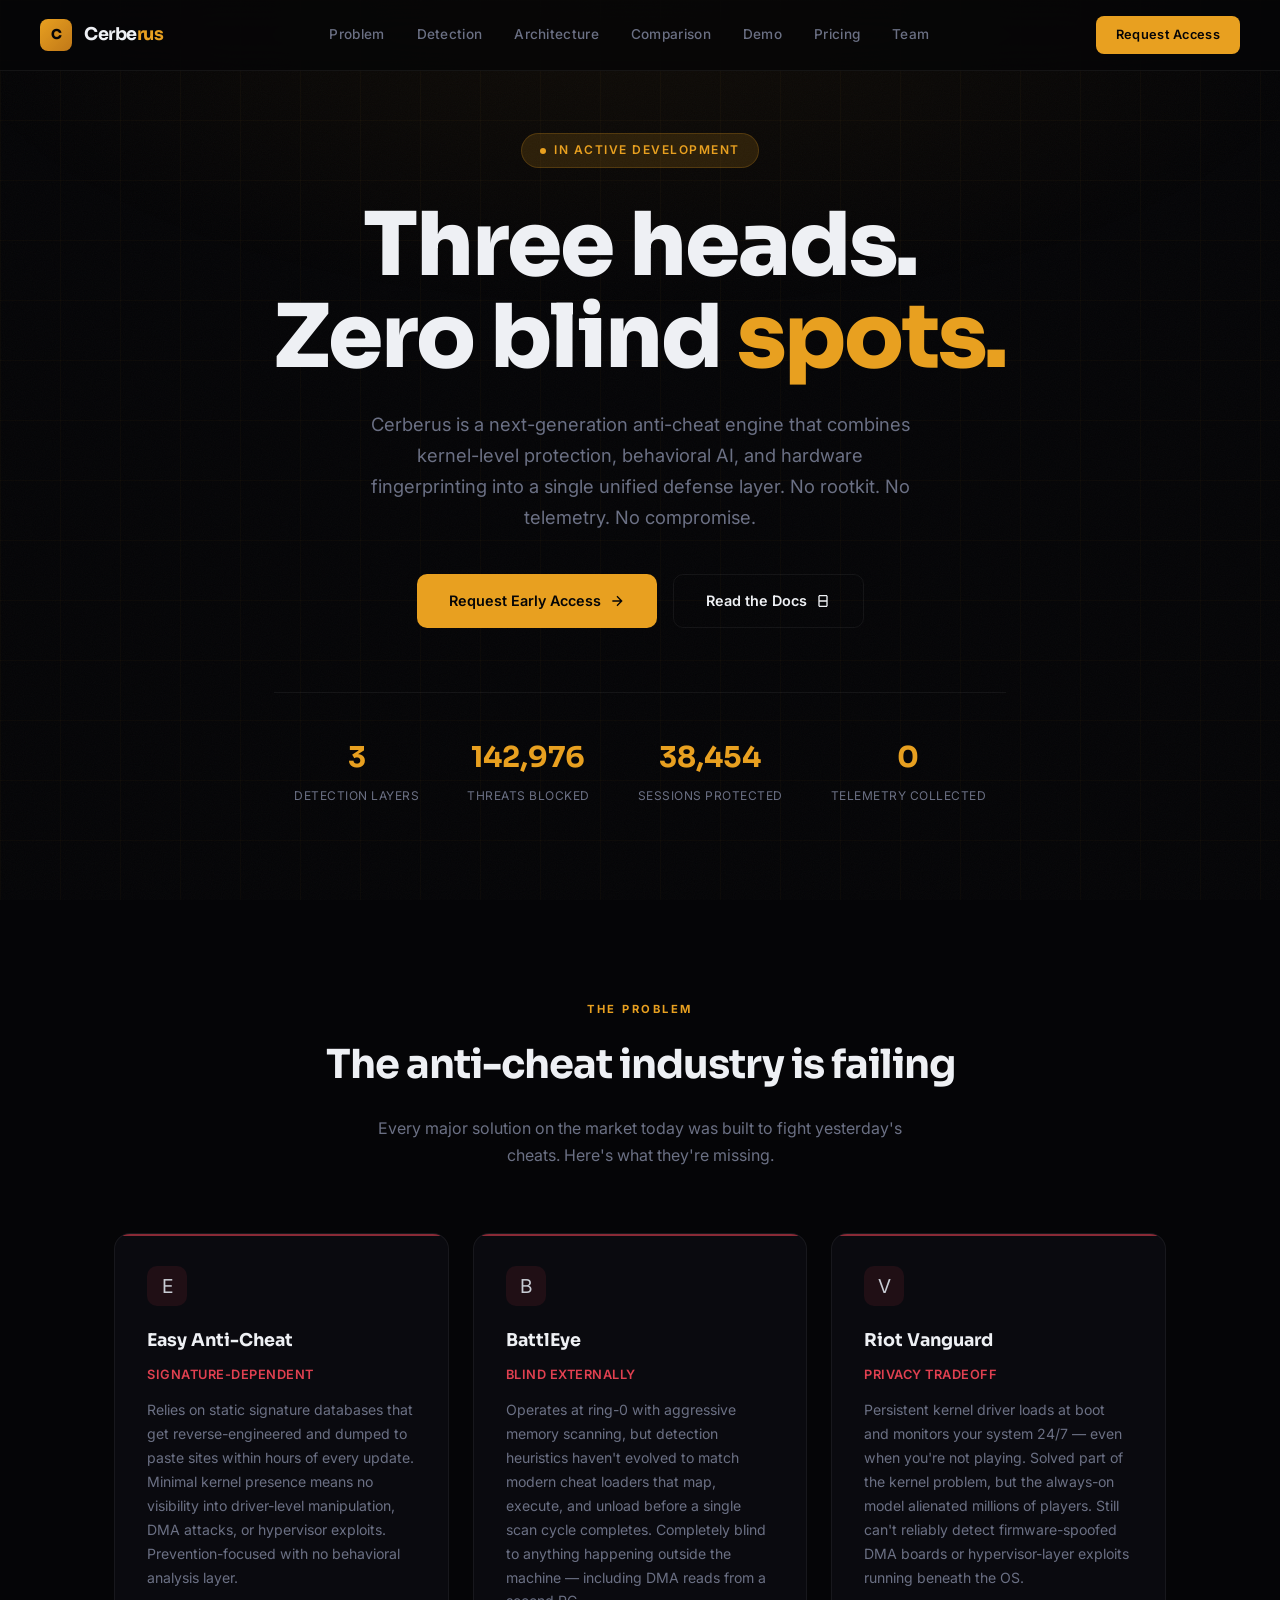
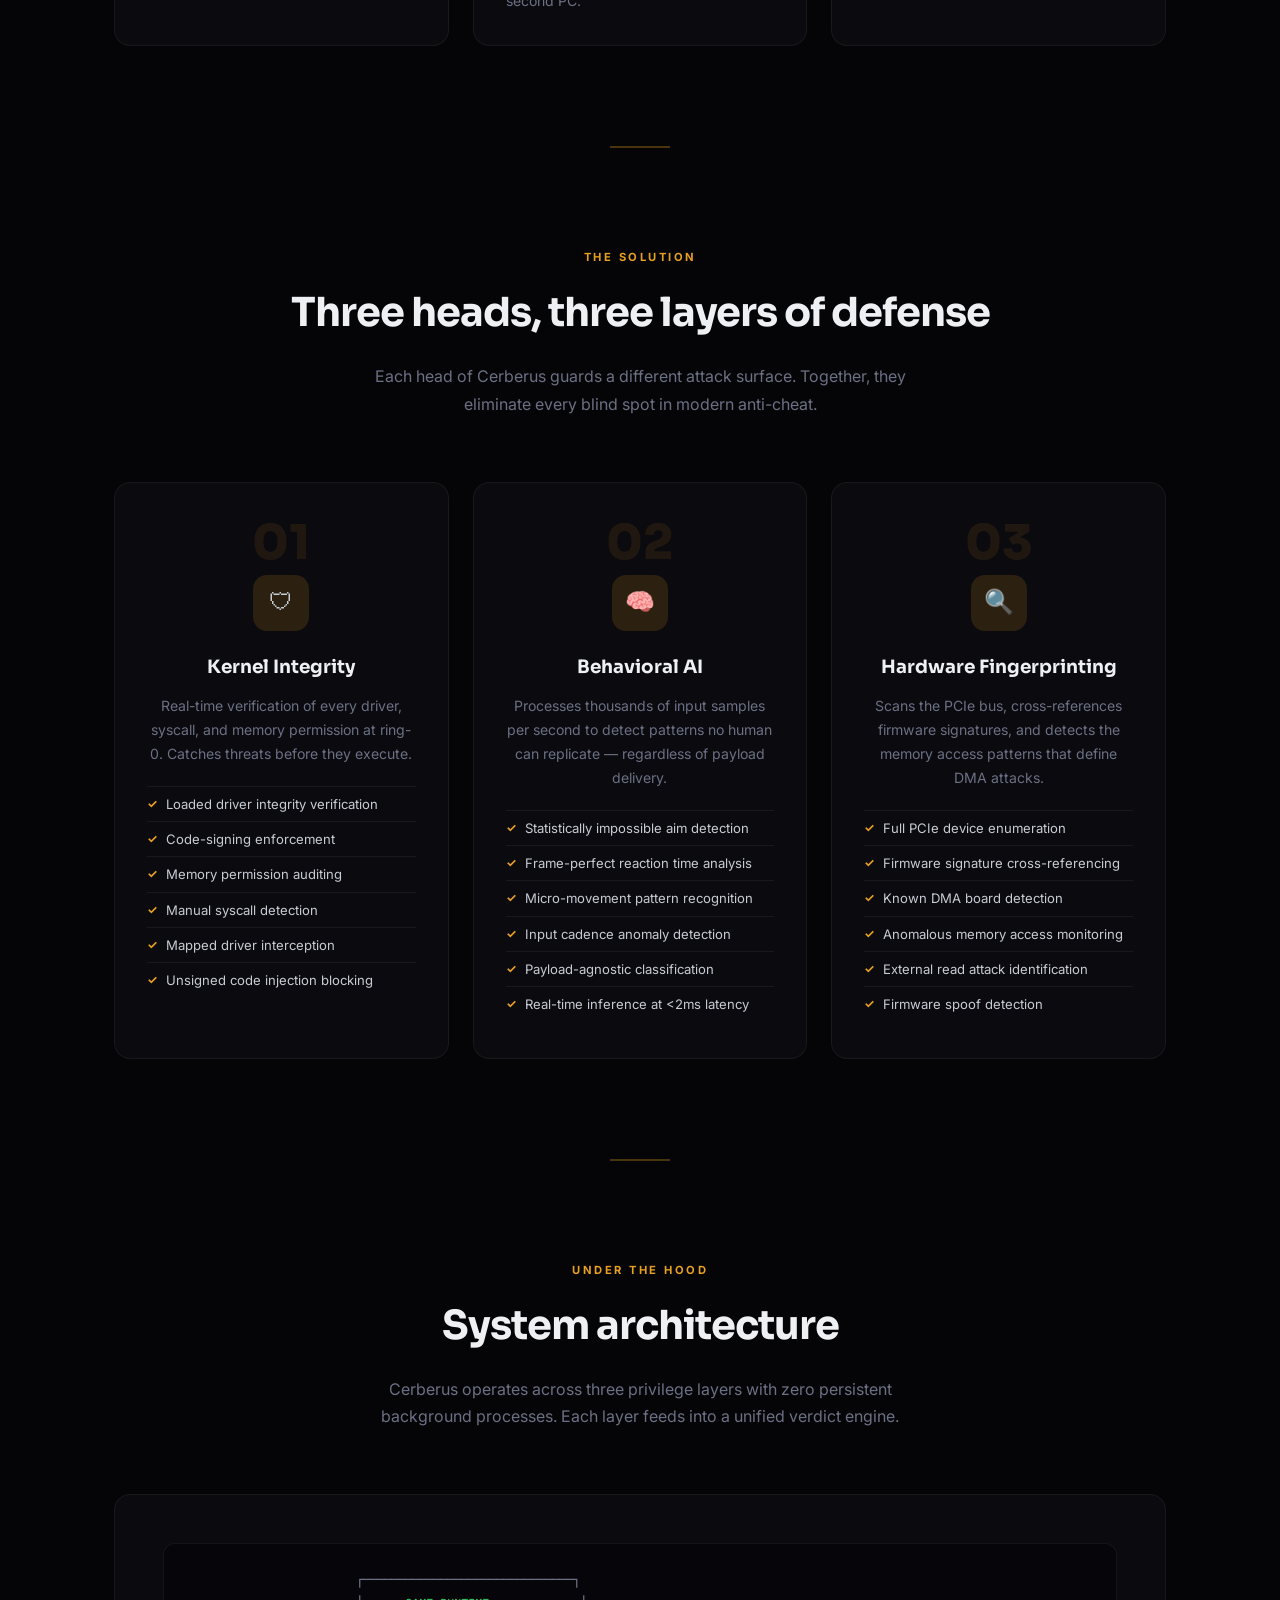
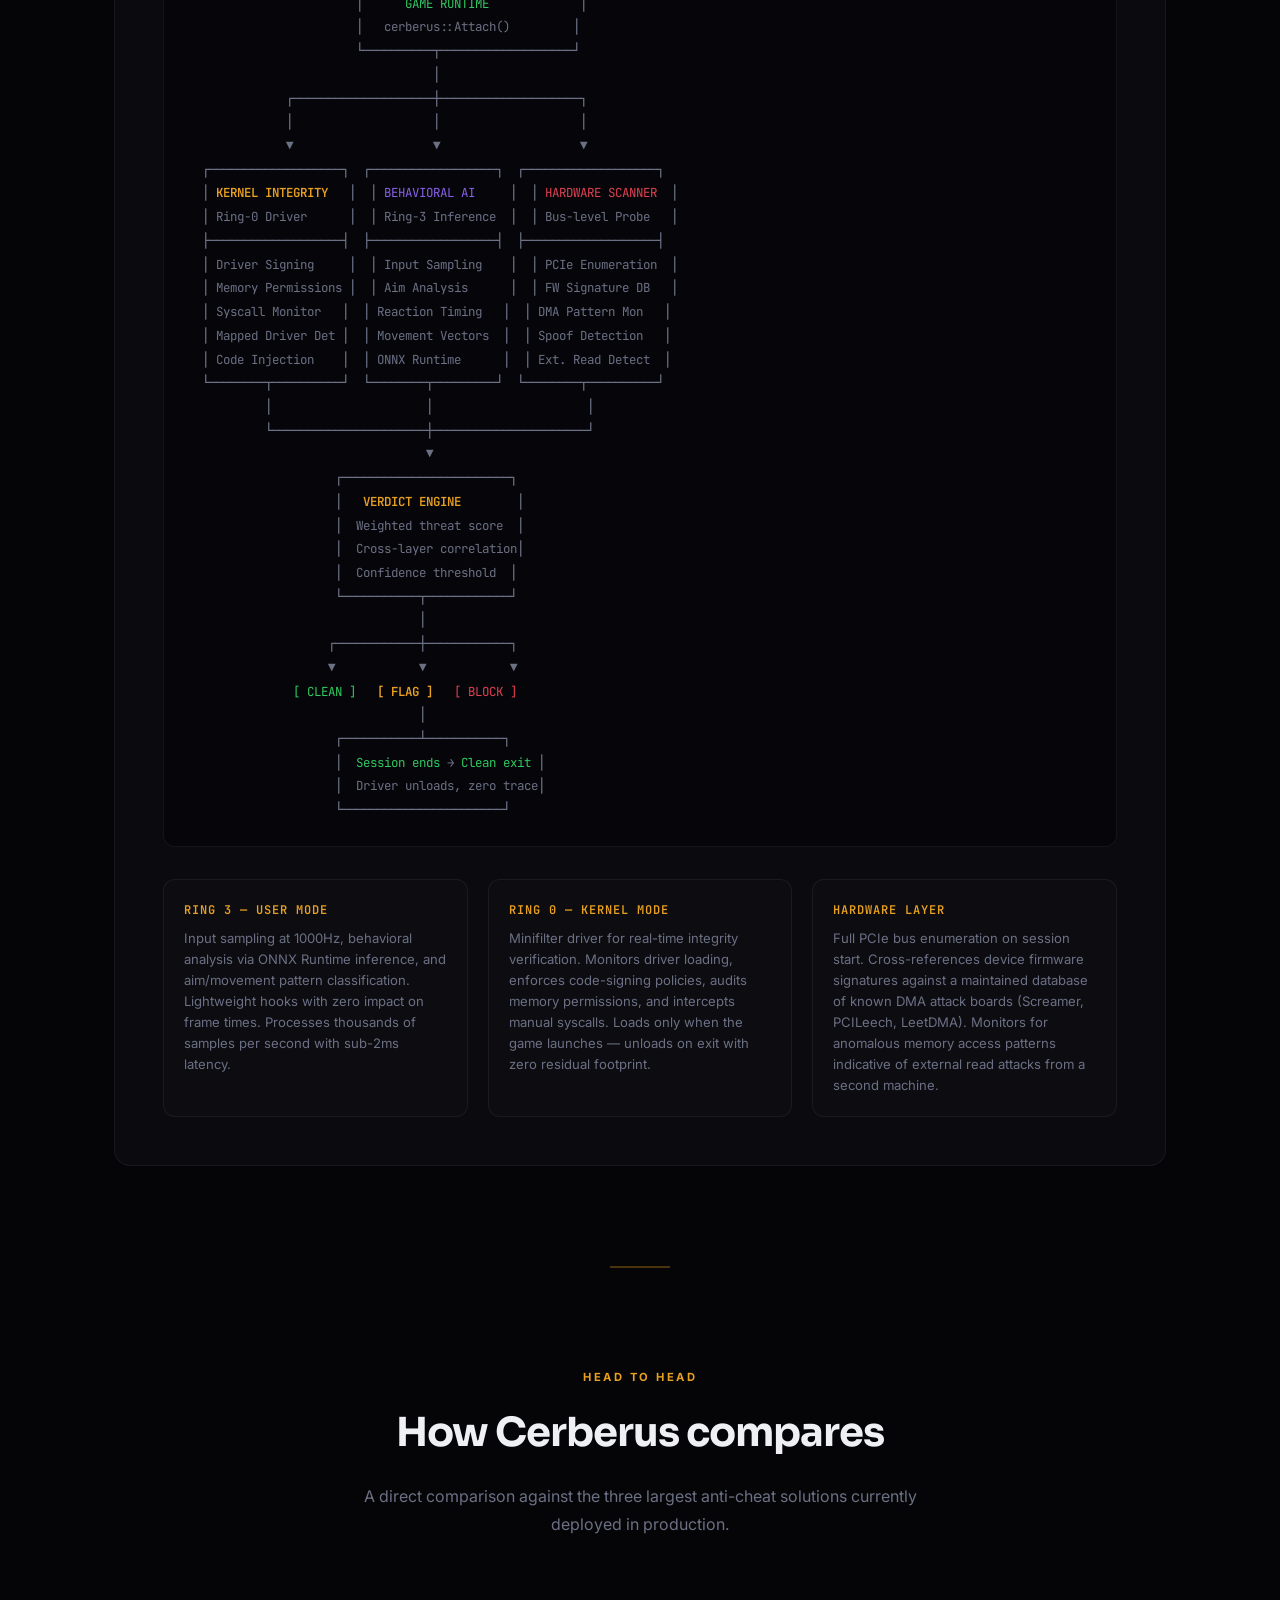
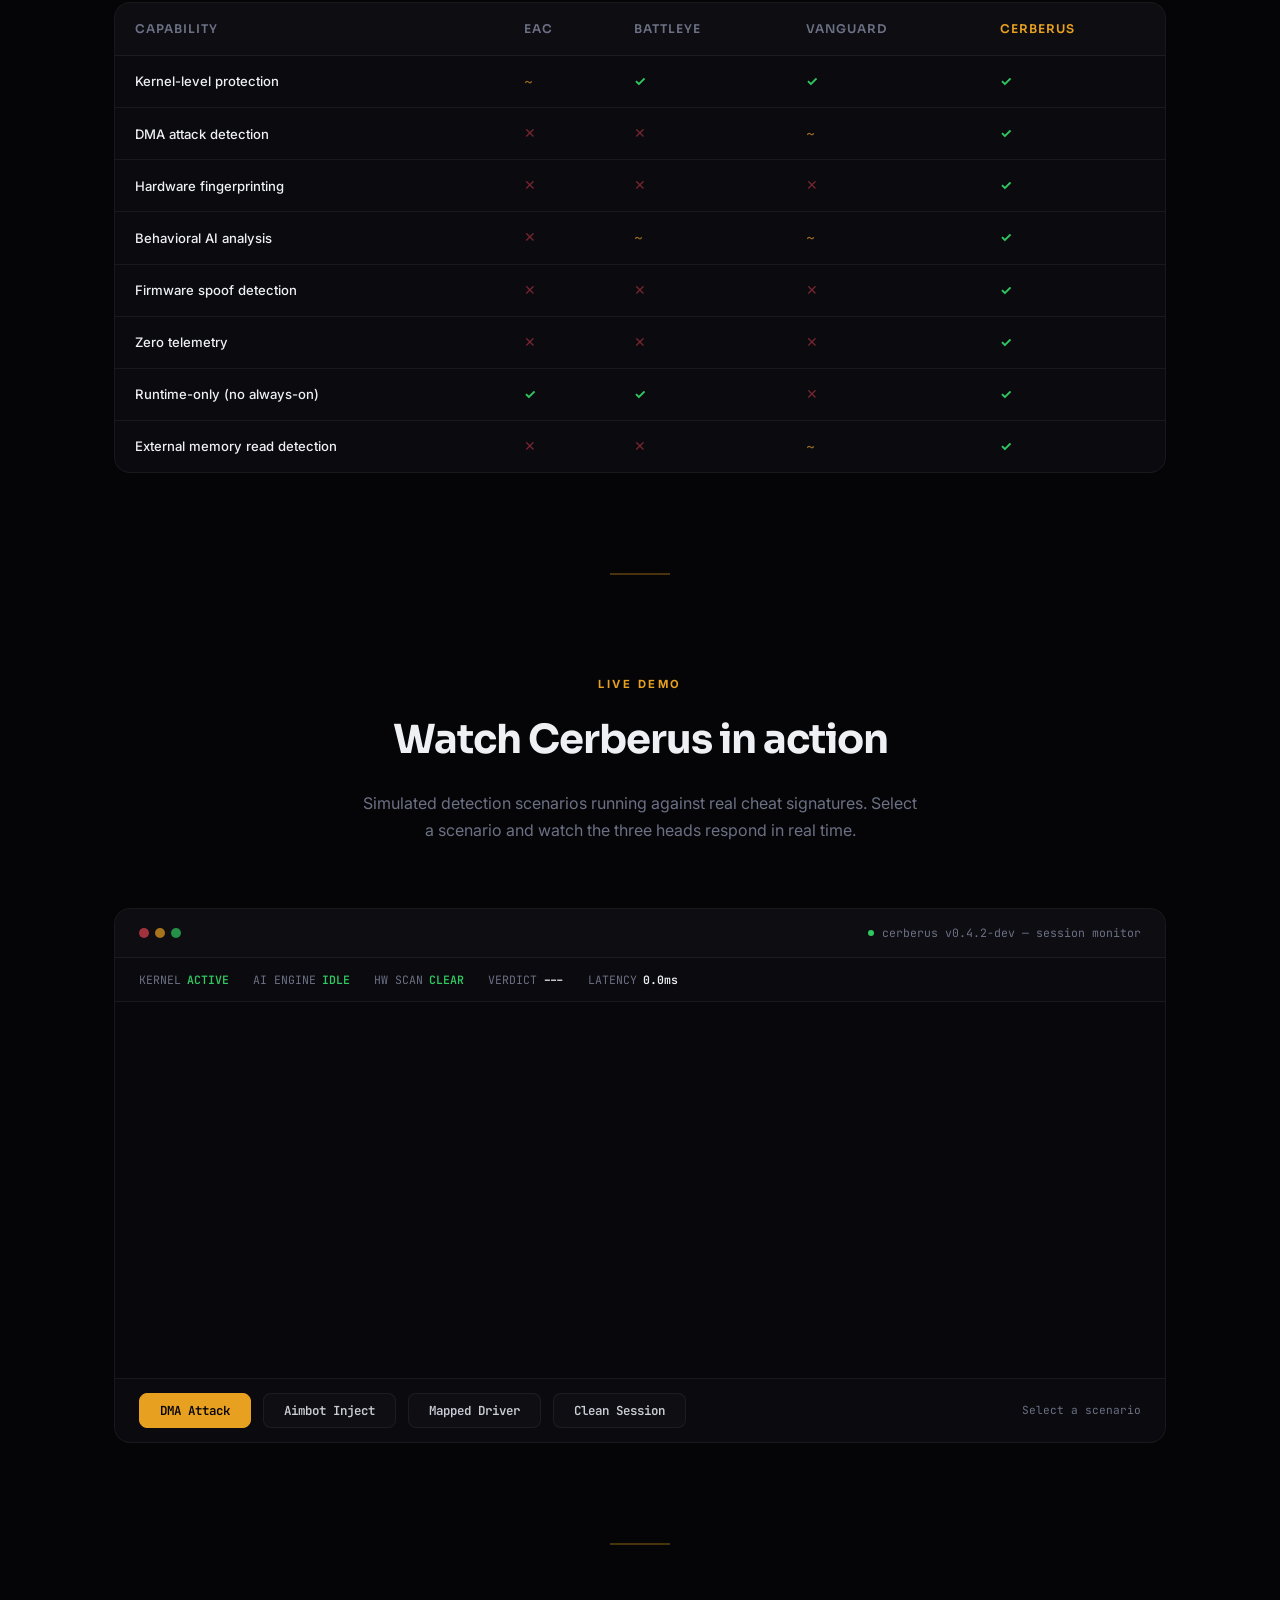
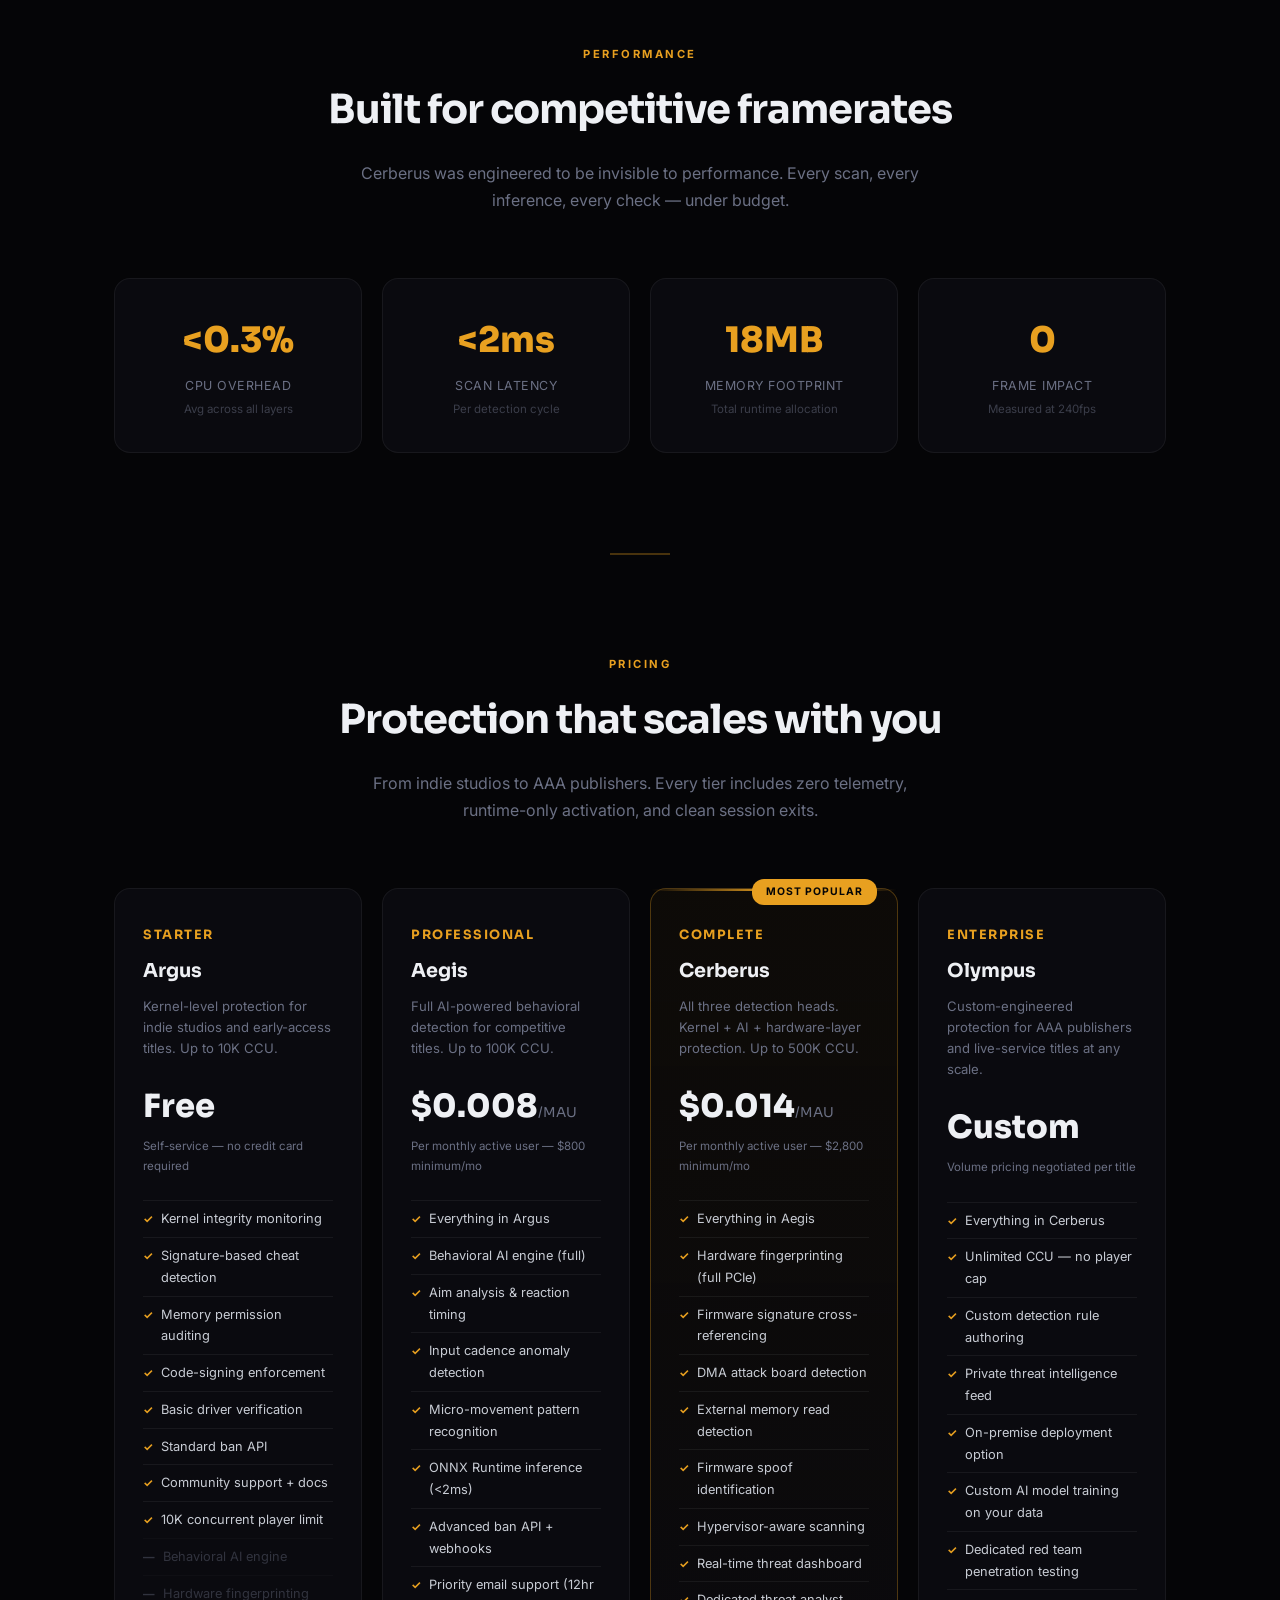
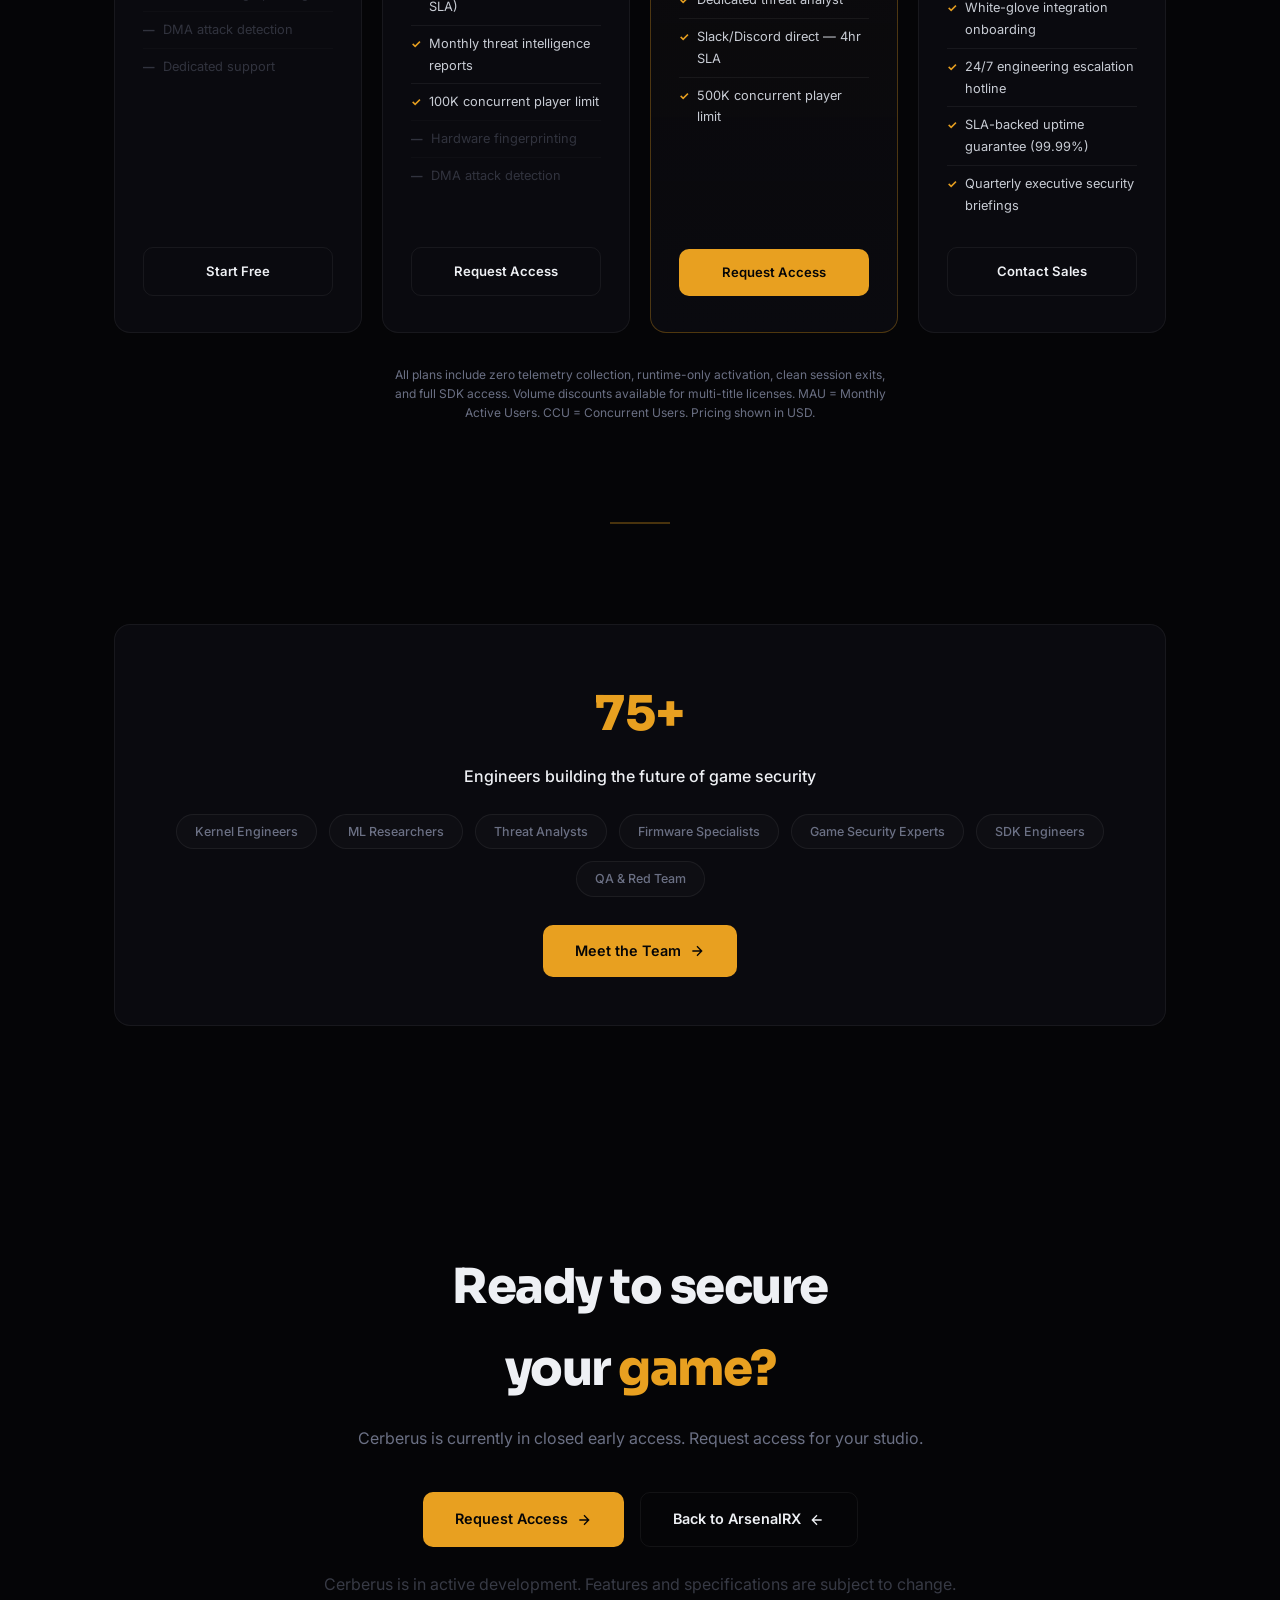
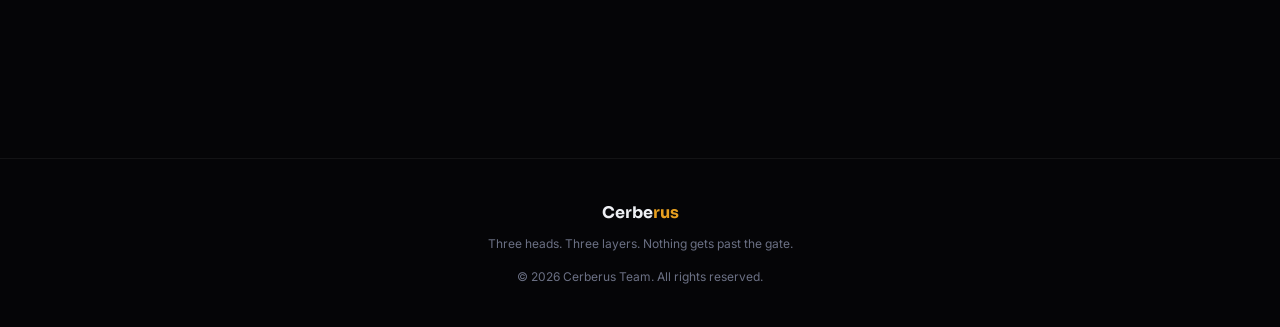
==== commit fbda080f: "Update site content" ====
--- a/cerberus/index.html
+++ b/cerberus/index.html
@@ -905,58 +905,59 @@
     </div>
     <div class="pricing-grid">
       <div class="pricing-card reveal">
-        <div class="pricing-tier">Indie</div>
-        <div class="pricing-name">Sentinel</div>
-        <div class="pricing-desc">Essential protection for small studios and early-access titles with under 10K concurrent players.</div>
-        <div class="pricing-price">$490<span>/mo</span></div>
-        <div class="pricing-period">Billed annually — or $590/mo monthly</div>
+        <div class="pricing-tier">Starter</div>
+        <div class="pricing-name">Argus</div>
+        <div class="pricing-desc">Kernel-level protection for indie studios and early-access titles. Up to 10K CCU.</div>
+        <div class="pricing-price">Free</div>
+        <div class="pricing-period">Self-service — no credit card required</div>
         <ul class="pricing-features">
           <li>Kernel integrity monitoring</li>
-          <li>Signature-based detection</li>
+          <li>Signature-based cheat detection</li>
           <li>Memory permission auditing</li>
           <li>Code-signing enforcement</li>
           <li>Basic driver verification</li>
           <li>Standard ban API</li>
-          <li>Email support (48hr SLA)</li>
+          <li>Community support + docs</li>
+          <li>10K concurrent player limit</li>
           <li class="disabled">Behavioral AI engine</li>
           <li class="disabled">Hardware fingerprinting</li>
           <li class="disabled">DMA attack detection</li>
-          <li class="disabled">Dedicated threat analyst</li>
+          <li class="disabled">Dedicated support</li>
         </ul>
-        <a href="#access" class="pricing-btn pricing-btn-outline">Get Started</a>
+        <a href="#access" class="pricing-btn pricing-btn-outline">Start Free</a>
       </div>
       <div class="pricing-card reveal">
-        <div class="pricing-tier">Studio</div>
-        <div class="pricing-name">Guardian</div>
-        <div class="pricing-desc">Full AI-powered detection for mid-size studios running competitive titles up to 100K concurrent.</div>
-        <div class="pricing-price">$2,400<span>/mo</span></div>
-        <div class="pricing-period">Billed annually — or $2,900/mo monthly</div>
+        <div class="pricing-tier">Professional</div>
+        <div class="pricing-name">Aegis</div>
+        <div class="pricing-desc">Full AI-powered behavioral detection for competitive titles. Up to 100K CCU.</div>
+        <div class="pricing-price">$0.008<span>/MAU</span></div>
+        <div class="pricing-period">Per monthly active user — $800 minimum/mo</div>
         <ul class="pricing-features">
-          <li>Everything in Sentinel</li>
+          <li>Everything in Argus</li>
           <li>Behavioral AI engine (full)</li>
-          <li>Aim analysis & reaction timing</li>
+          <li>Aim analysis &amp; reaction timing</li>
           <li>Input cadence anomaly detection</li>
-          <li>Movement pattern recognition</li>
+          <li>Micro-movement pattern recognition</li>
           <li>ONNX Runtime inference (&lt;2ms)</li>
           <li>Advanced ban API + webhooks</li>
-          <li>Priority support (12hr SLA)</li>
-          <li>Monthly threat reports</li>
+          <li>Priority email support (12hr SLA)</li>
+          <li>Monthly threat intelligence reports</li>
+          <li>100K concurrent player limit</li>
           <li class="disabled">Hardware fingerprinting</li>
           <li class="disabled">DMA attack detection</li>
         </ul>
-        <a href="#access" class="pricing-btn pricing-btn-outline">Get Started</a>
+        <a href="#access" class="pricing-btn pricing-btn-outline">Request Access</a>
       </div>
       <div class="pricing-card pricing-card-featured reveal">
-        <div class="pricing-badge">RECOMMENDED</div>
-        <div class="pricing-tier">Pro</div>
+        <div class="pricing-badge">MOST POPULAR</div>
+        <div class="pricing-tier">Complete</div>
         <div class="pricing-name">Cerberus</div>
-        <div class="pricing-desc">All three heads active. Full kernel, AI, and hardware-layer protection for competitive titles up to 500K concurrent.</div>
-        <div class="pricing-price">$6,800<span>/mo</span></div>
-        <div class="pricing-period">Billed annually — or $7,900/mo monthly</div>
+        <div class="pricing-desc">All three detection heads. Kernel + AI + hardware-layer protection. Up to 500K CCU.</div>
+        <div class="pricing-price">$0.014<span>/MAU</span></div>
+        <div class="pricing-period">Per monthly active user — $2,800 minimum/mo</div>
         <ul class="pricing-features">
-          <li>Everything in Guardian</li>
-          <li>Hardware fingerprinting (full)</li>
-          <li>PCIe device enumeration</li>
+          <li>Everything in Aegis</li>
+          <li>Hardware fingerprinting (full PCIe)</li>
           <li>Firmware signature cross-referencing</li>
           <li>DMA attack board detection</li>
           <li>External memory read detection</li>
@@ -964,33 +965,34 @@
           <li>Hypervisor-aware scanning</li>
           <li>Real-time threat dashboard</li>
           <li>Dedicated threat analyst</li>
-          <li>4hr SLA — Slack/Discord direct</li>
+          <li>Slack/Discord direct — 4hr SLA</li>
+          <li>500K concurrent player limit</li>
         </ul>
-        <a href="#access" class="pricing-btn pricing-btn-primary">Get Started</a>
+        <a href="#access" class="pricing-btn pricing-btn-primary">Request Access</a>
       </div>
       <div class="pricing-card reveal">
         <div class="pricing-tier">Enterprise</div>
-        <div class="pricing-name">Fortress</div>
-        <div class="pricing-desc">Custom-engineered protection for AAA publishers and live-service games with 500K+ concurrent players.</div>
+        <div class="pricing-name">Olympus</div>
+        <div class="pricing-desc">Custom-engineered protection for AAA publishers and live-service titles at any scale.</div>
         <div class="pricing-price">Custom</div>
-        <div class="pricing-period">Tailored to your infrastructure and scale</div>
+        <div class="pricing-period">Volume pricing negotiated per title</div>
         <ul class="pricing-features">
           <li>Everything in Cerberus</li>
-          <li>Unlimited concurrent players</li>
+          <li>Unlimited CCU — no player cap</li>
           <li>Custom detection rule authoring</li>
           <li>Private threat intelligence feed</li>
           <li>On-premise deployment option</li>
-          <li>Custom AI model training</li>
-          <li>Dedicated red team testing</li>
-          <li>White-glove onboarding</li>
-          <li>24/7 engineering escalation</li>
-          <li>SLA-backed uptime guarantee</li>
-          <li>Executive security briefings</li>
+          <li>Custom AI model training on your data</li>
+          <li>Dedicated red team penetration testing</li>
+          <li>White-glove integration onboarding</li>
+          <li>24/7 engineering escalation hotline</li>
+          <li>SLA-backed uptime guarantee (99.99%)</li>
+          <li>Quarterly executive security briefings</li>
         </ul>
         <a href="mailto:enterprise@cerberus-ac.dev" class="pricing-btn pricing-btn-outline">Contact Sales</a>
       </div>
     </div>
-    <p class="pricing-note reveal">All plans include zero telemetry collection, runtime-only activation, clean session exits, and access to the Cerberus SDK. Volume discounts available for multi-title licenses. Prices shown in USD.</p>
+    <p class="pricing-note reveal">All plans include zero telemetry collection, runtime-only activation, clean session exits, and full SDK access. Volume discounts available for multi-title licenses. MAU = Monthly Active Users. CCU = Concurrent Users. Pricing shown in USD.</p>
   </section>
 
   <div class="divider"></div>
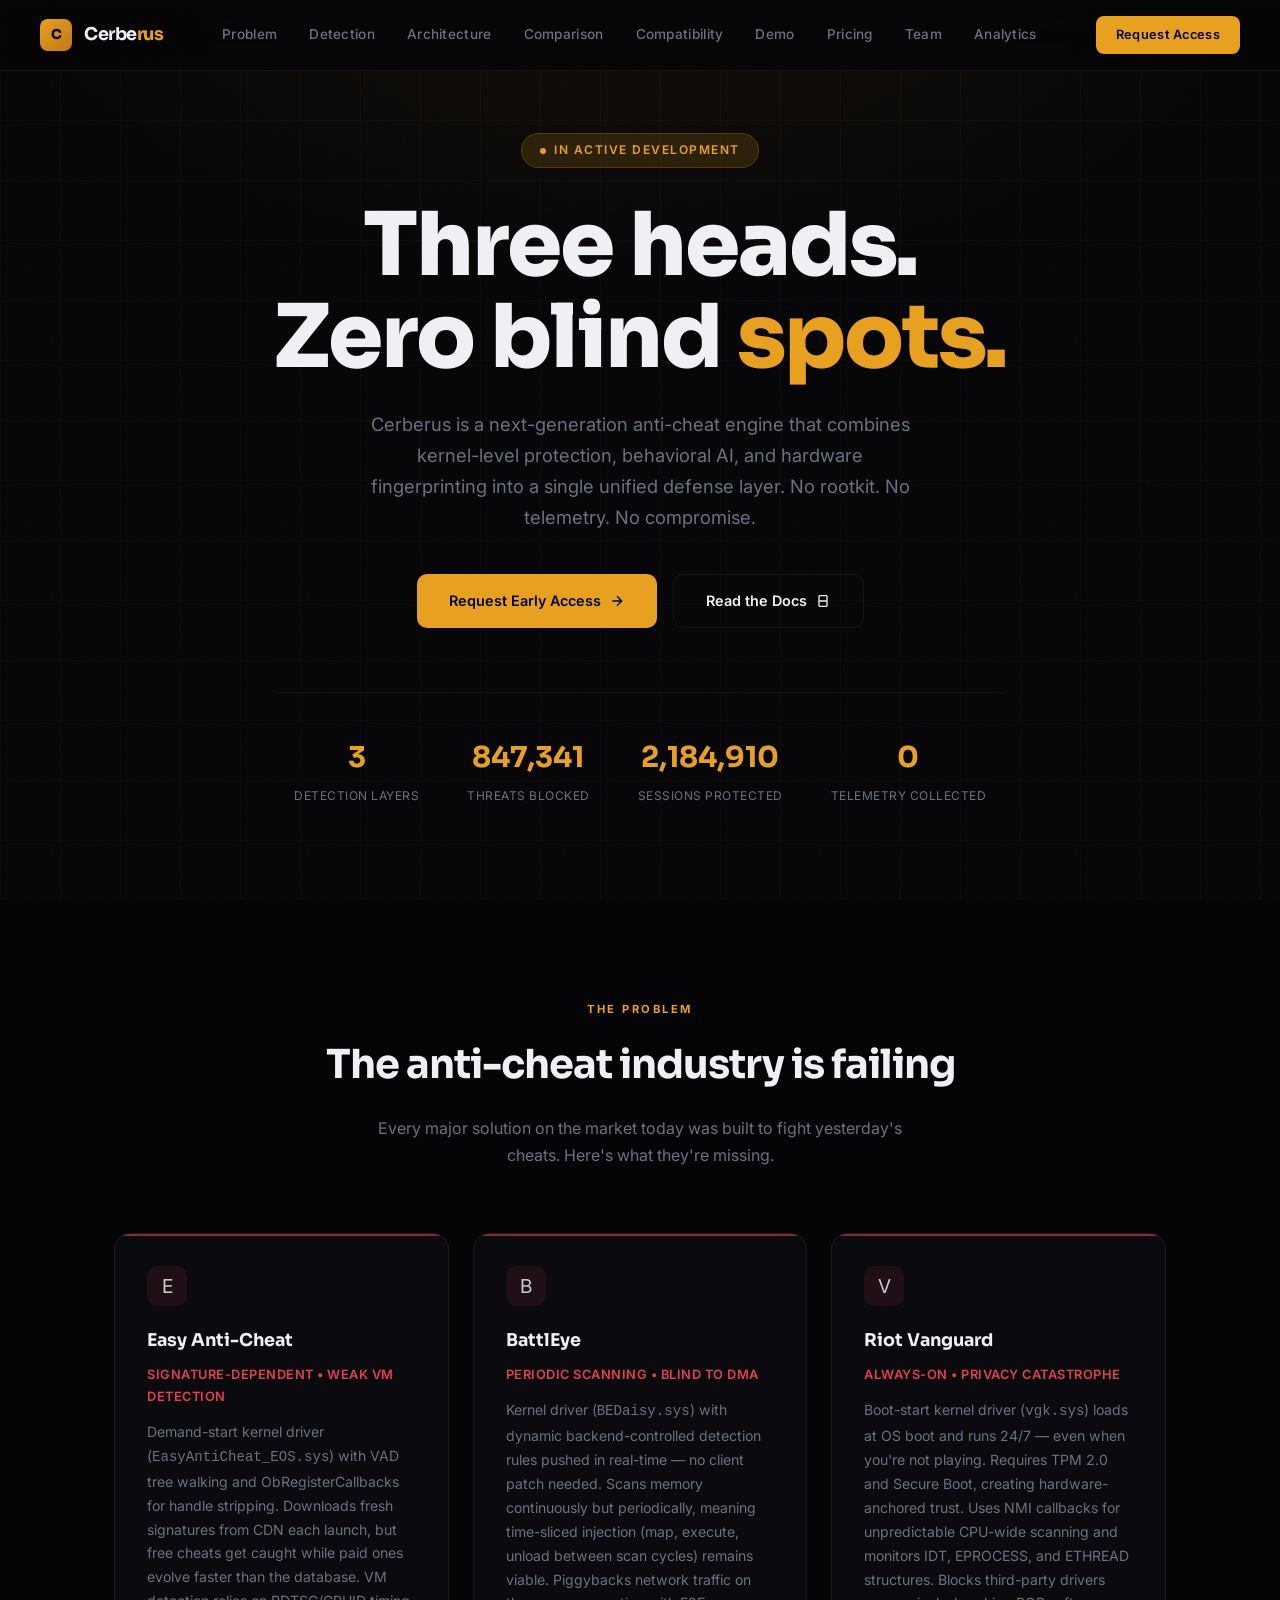
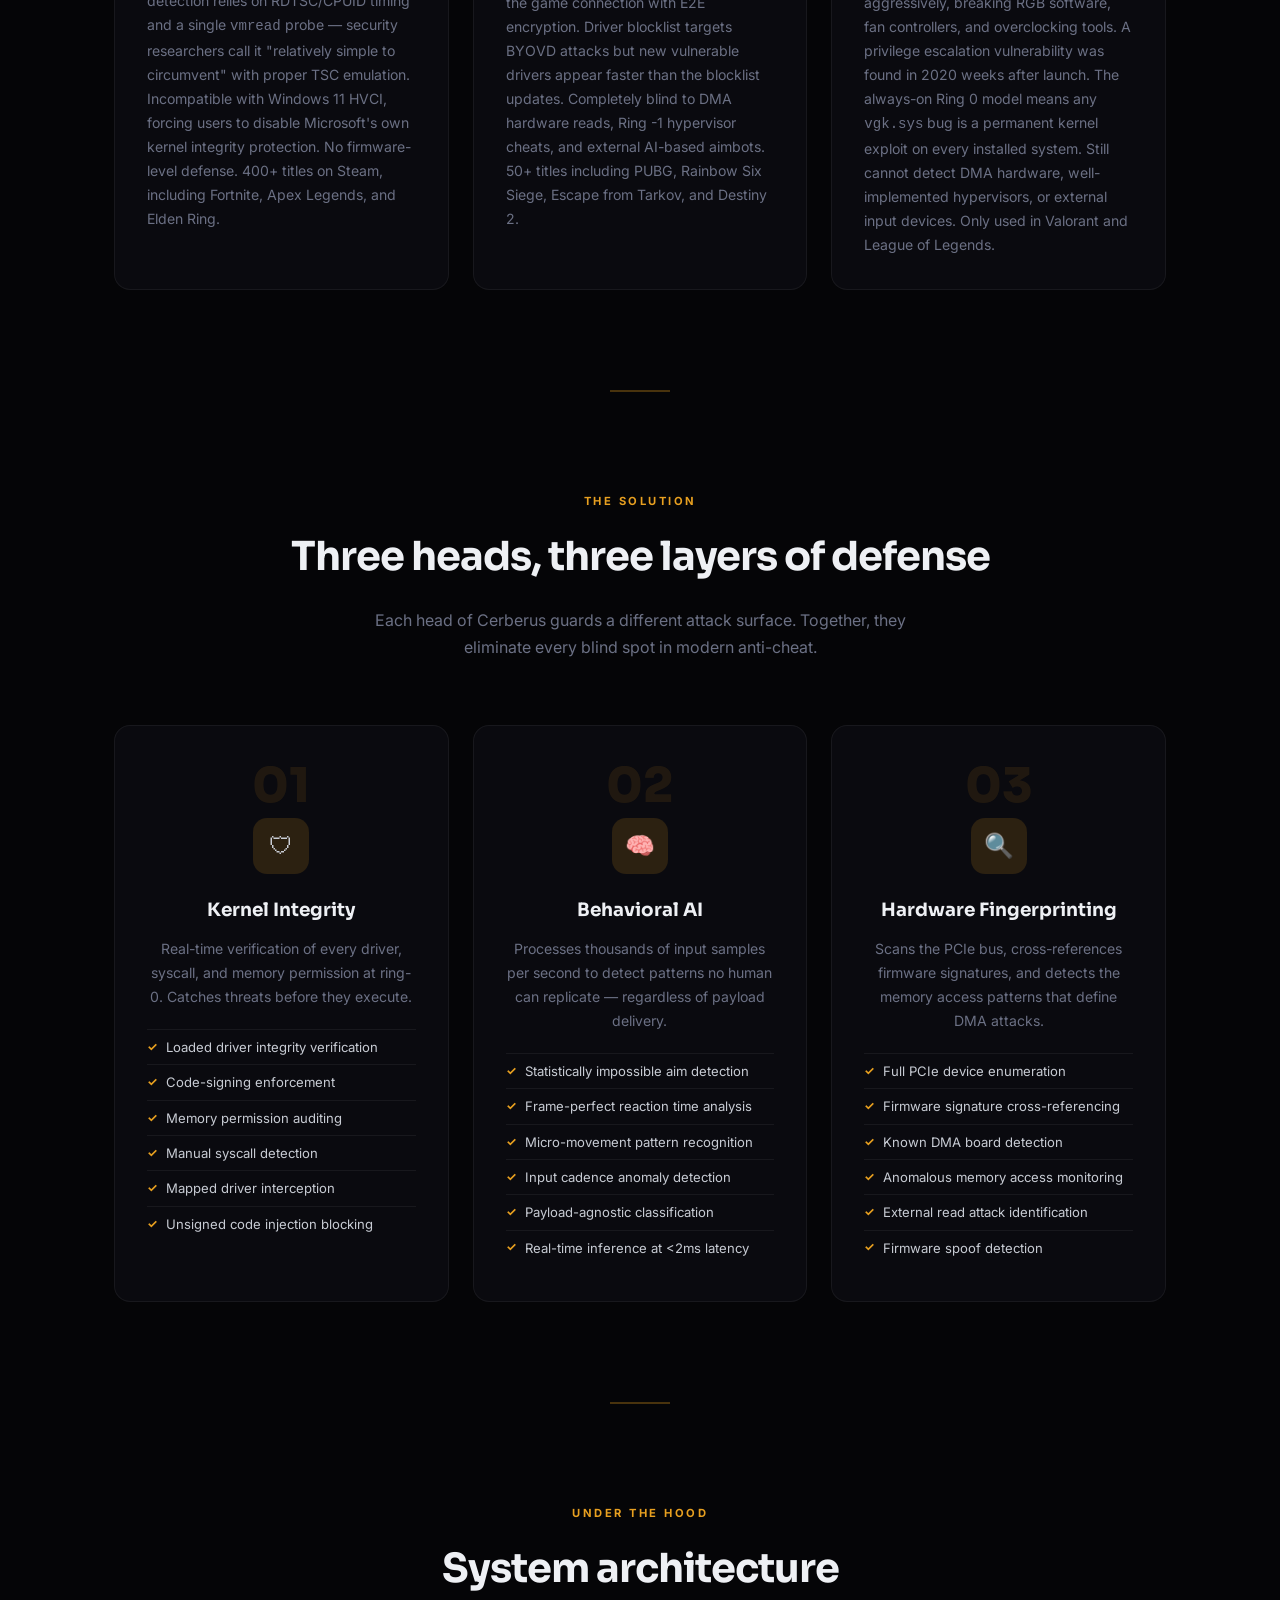
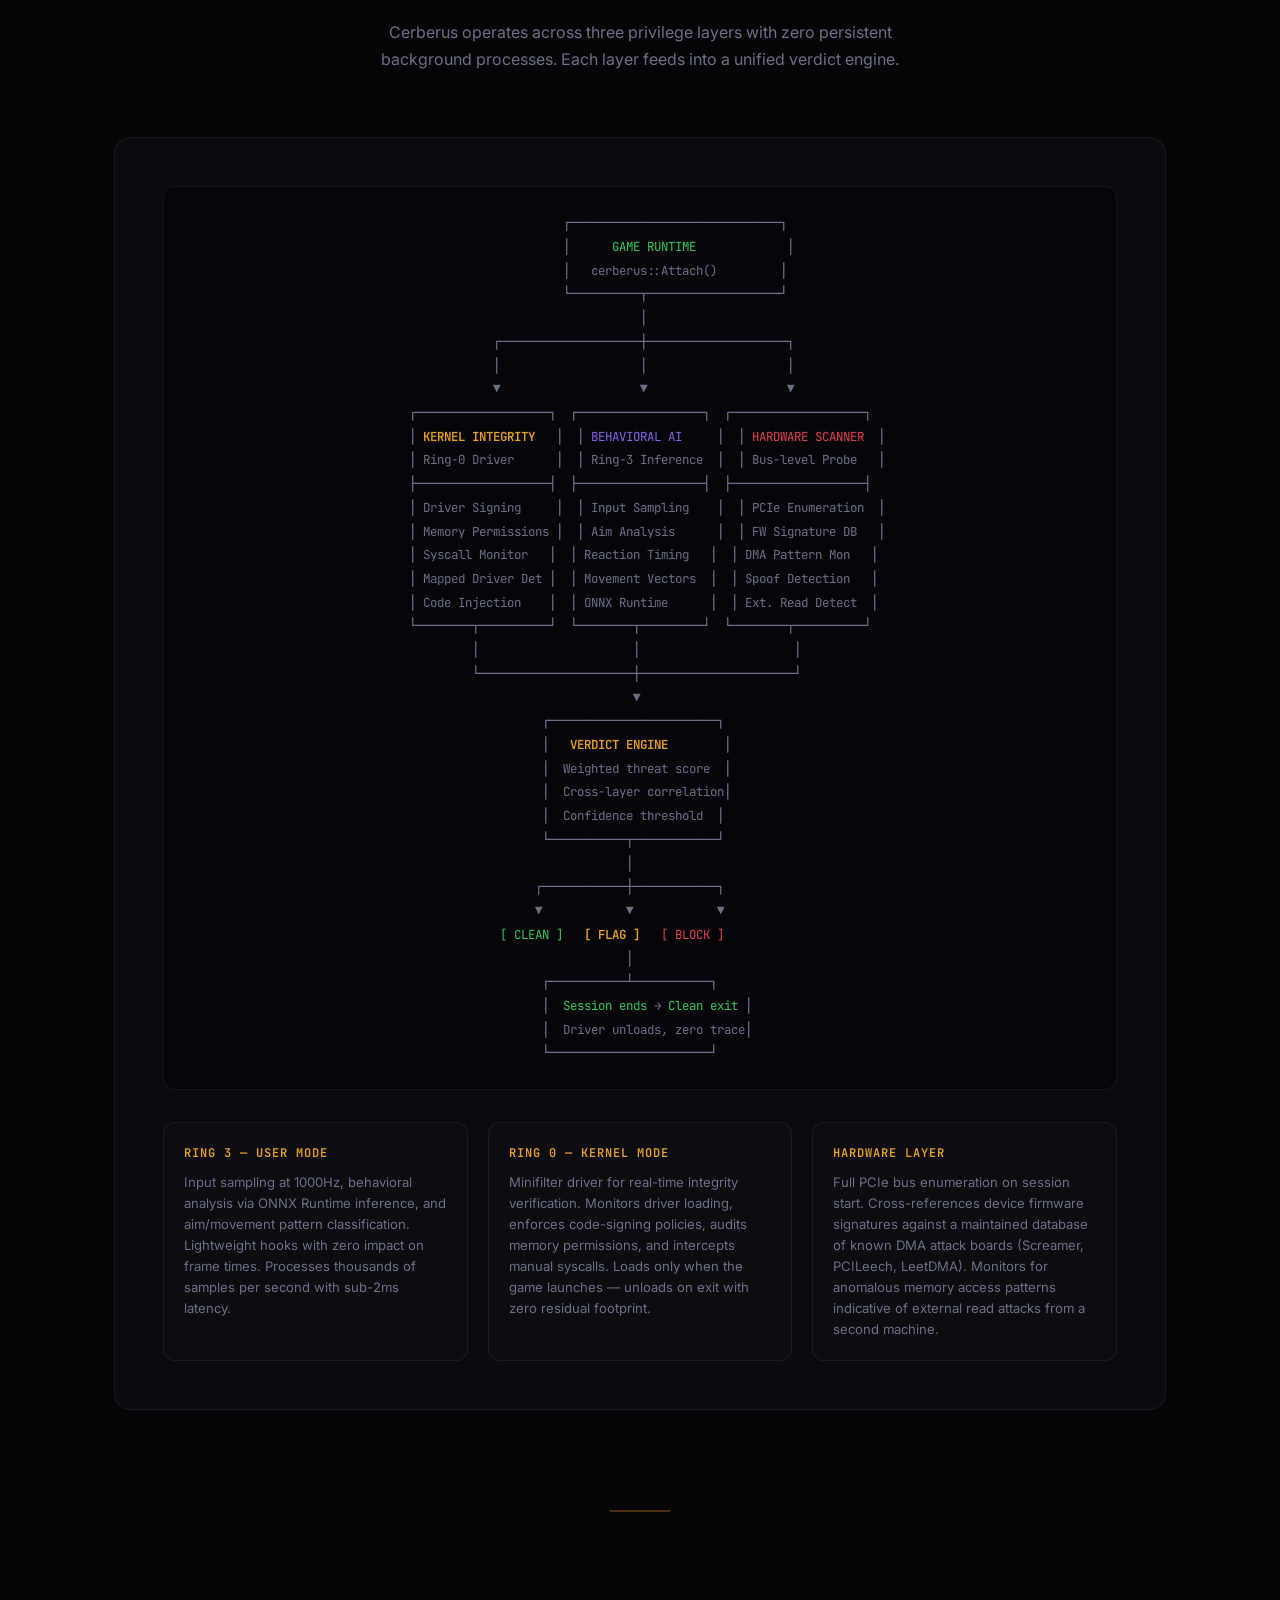
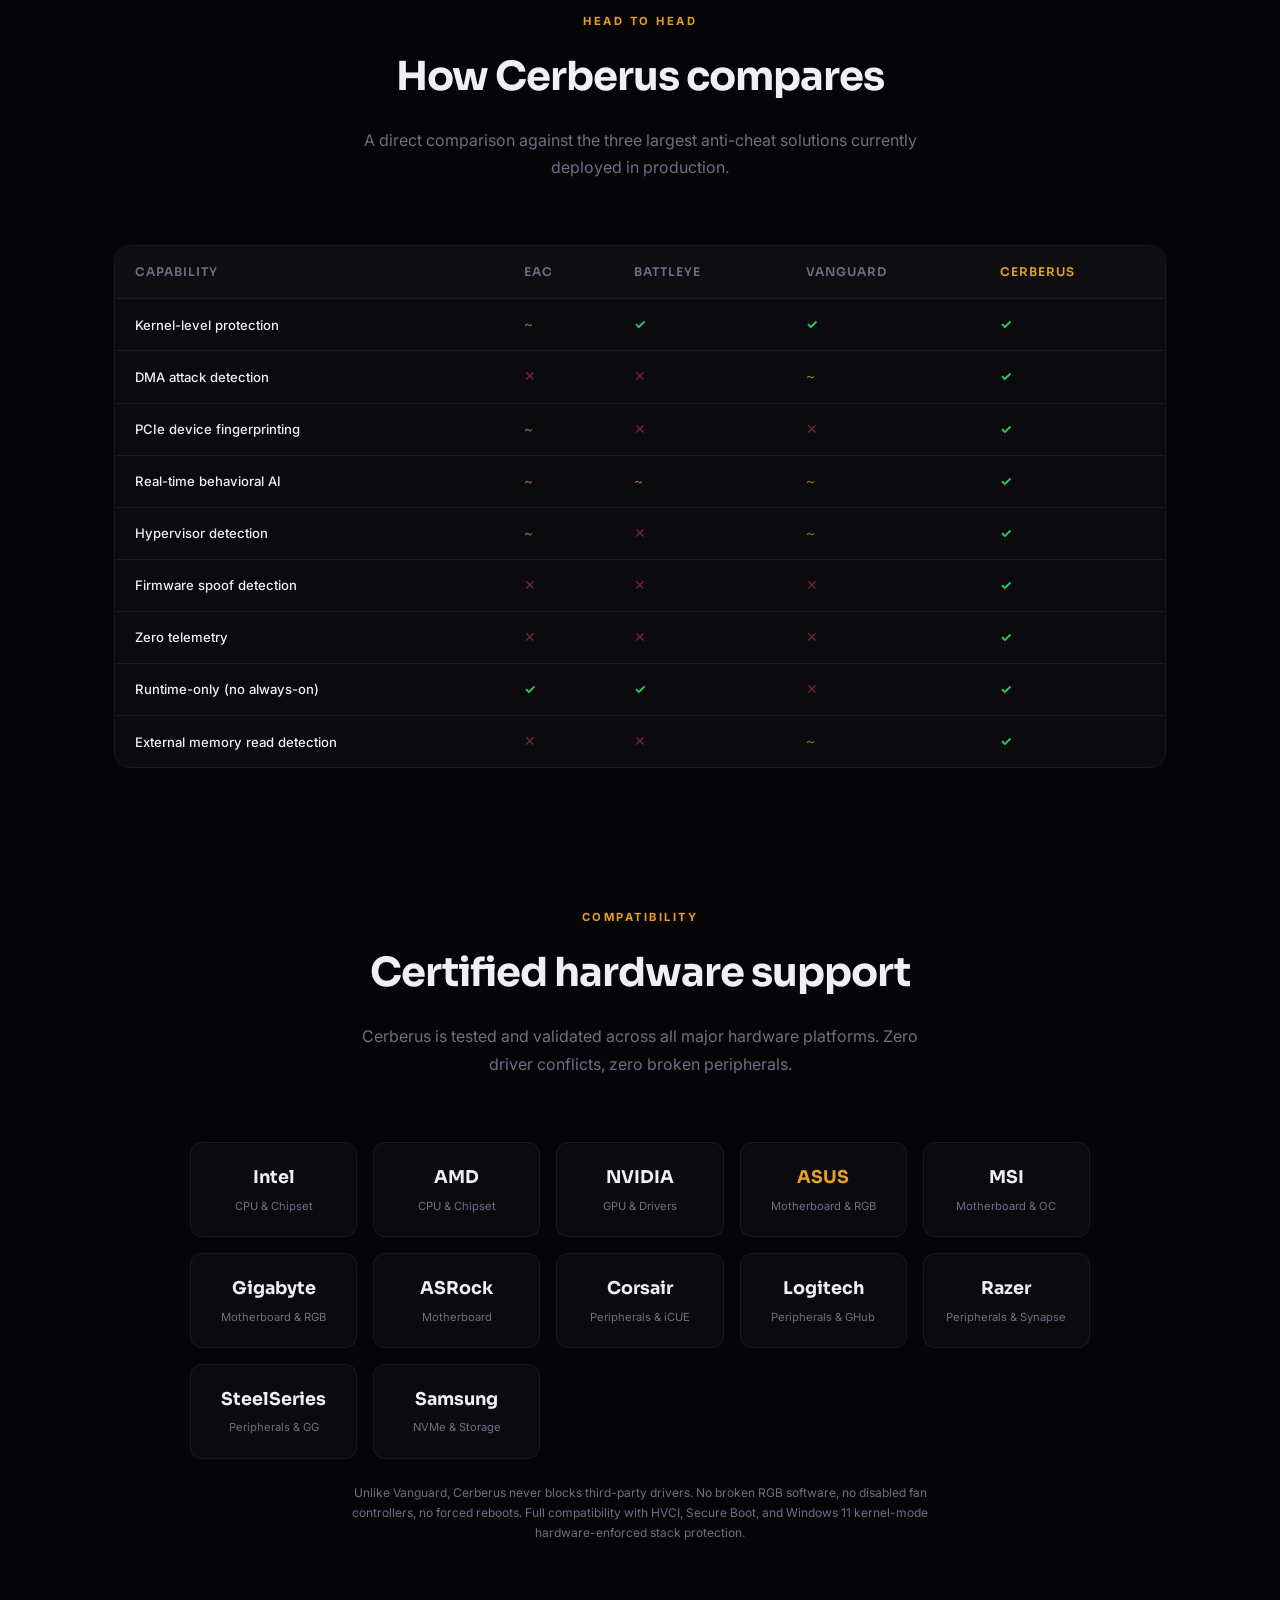
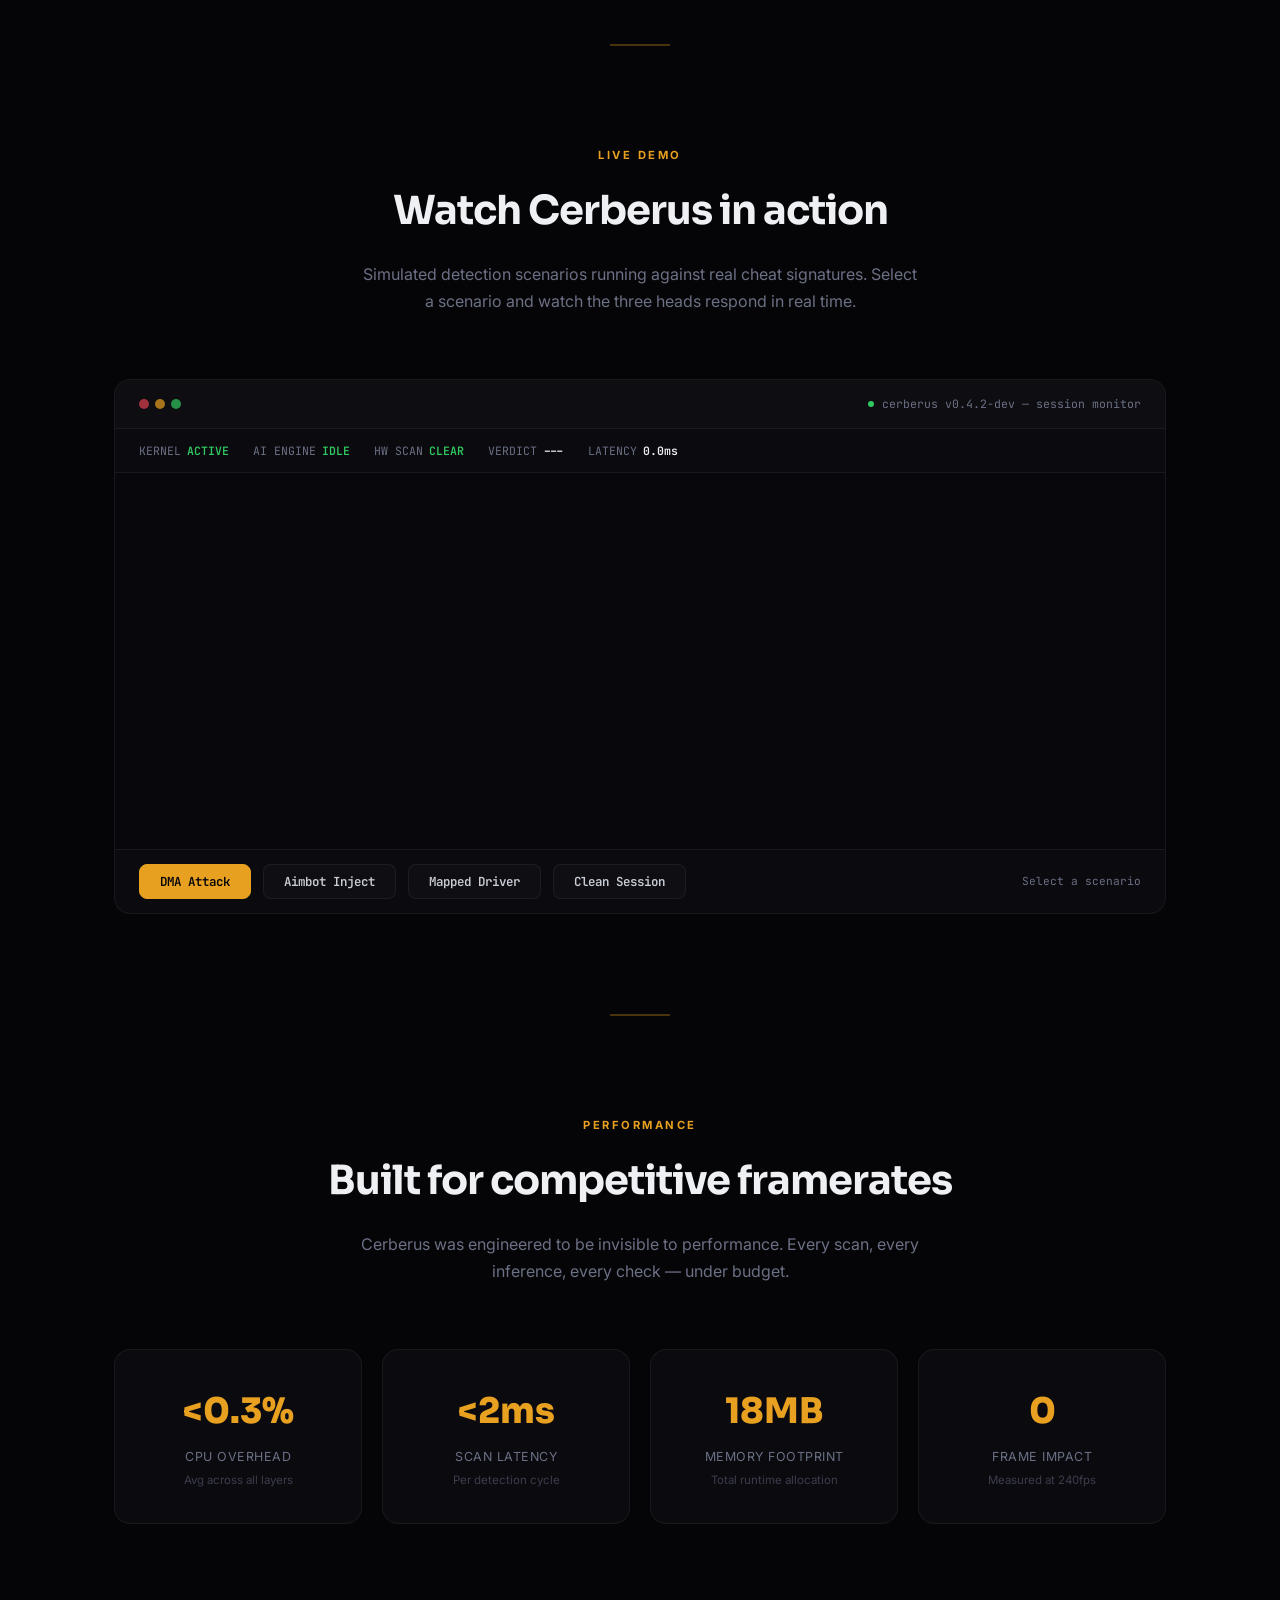
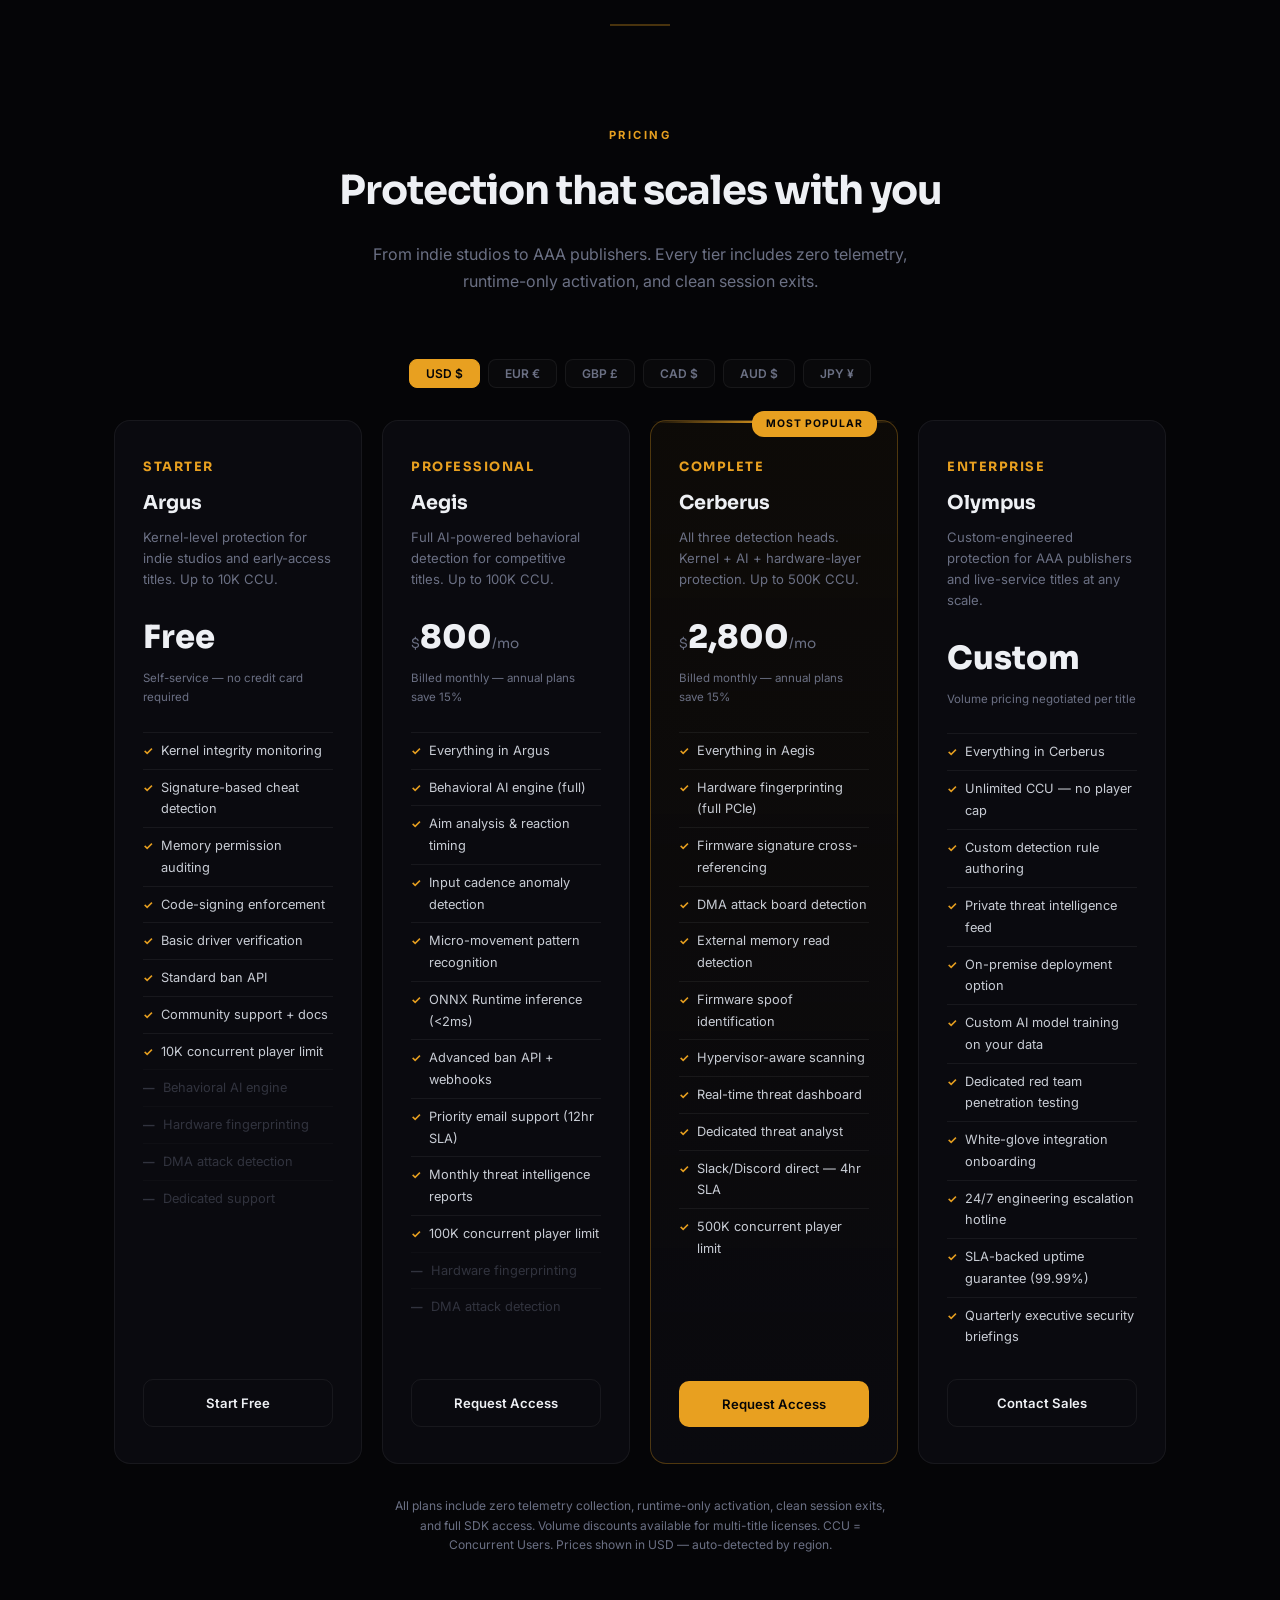
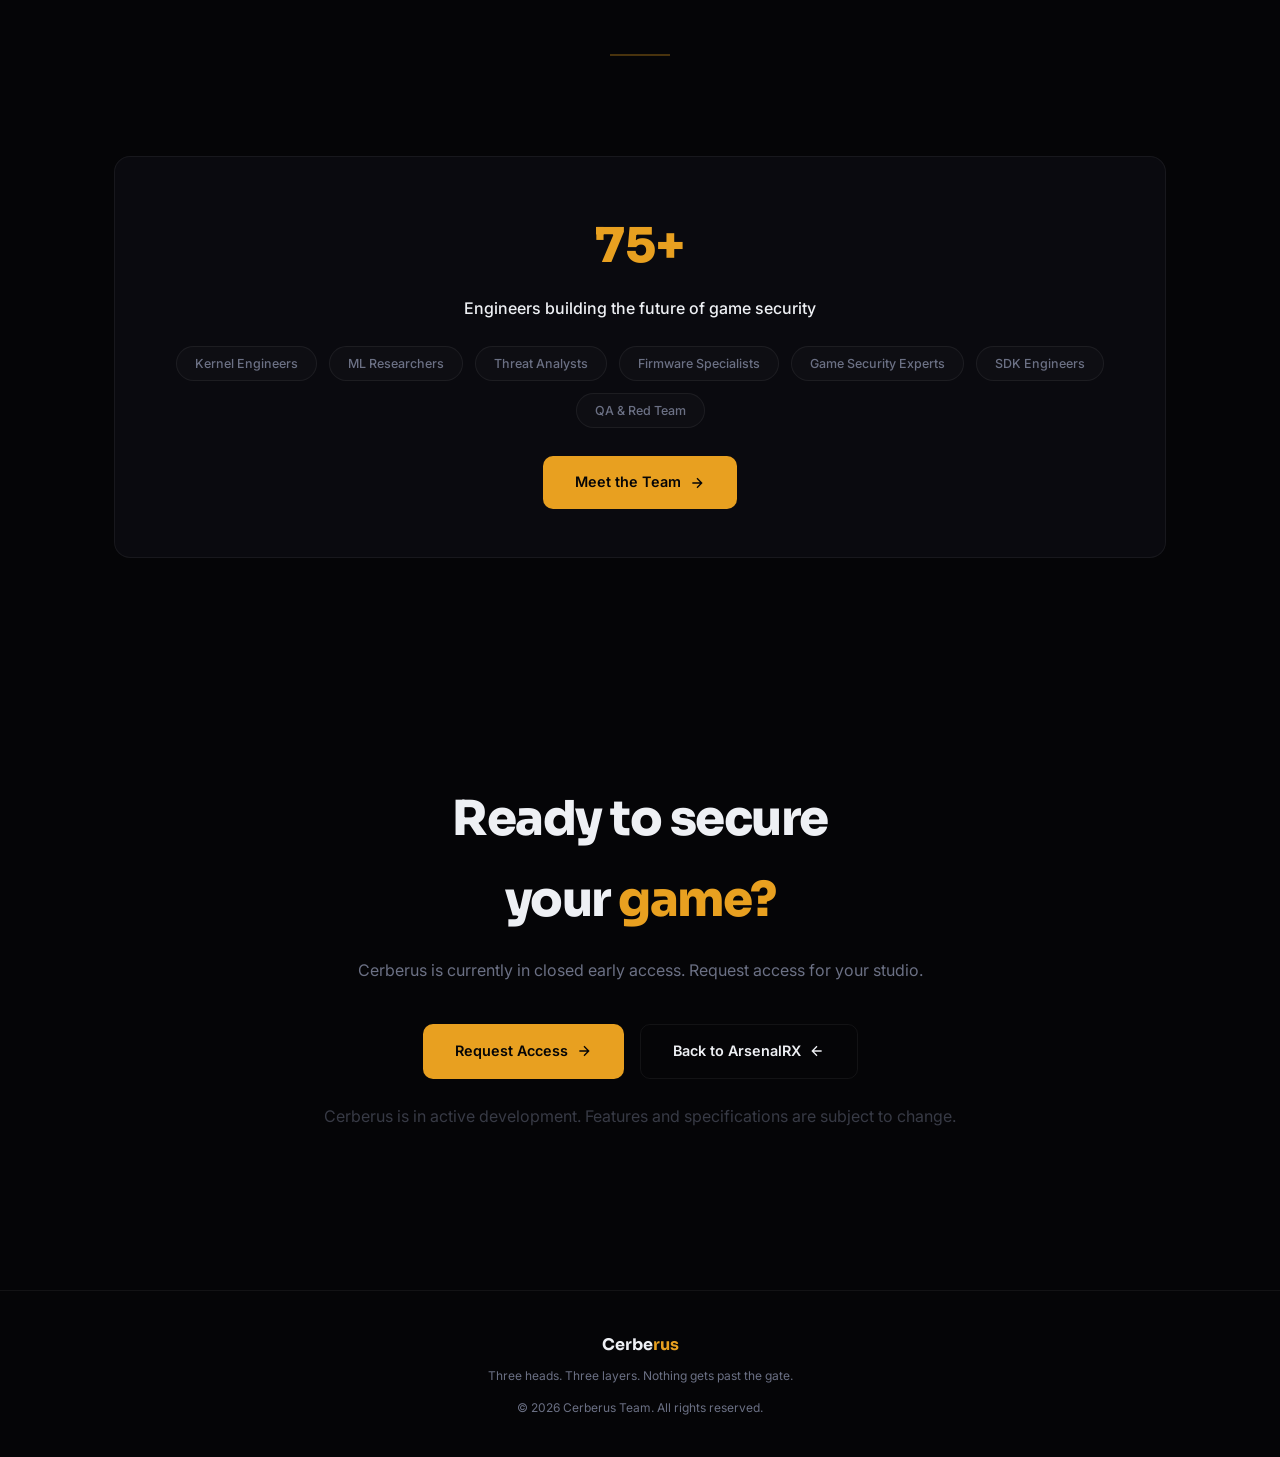
==== commit 96887f86: "Update site content" ====
--- a/cerberus/index.html
+++ b/cerberus/index.html
@@ -250,7 +250,9 @@
       color: var(--text-dim); white-space: pre; overflow-x: auto;
       padding: 24px; background: rgba(0,0,0,0.3); border-radius: 12px;
       border: 1px solid var(--border);
-    }
+      display: flex; justify-content: center;
+    }
+    .arch-diagram span.arch-inner { display: inline-block; text-align: left; }
     .arch-diagram .hl { color: var(--accent); font-weight: 600; }
     .arch-diagram .dm { color: var(--text-dim); }
     .arch-diagram .gr { color: var(--green); }
@@ -449,6 +451,16 @@
       text-align: center; font-size: 0.75rem; color: var(--text-dim); margin-top: 32px;
       max-width: 500px; margin-left: auto; margin-right: auto; line-height: 1.6;
     }
+    .currency-switcher {
+      display: flex; justify-content: center; gap: 8px; margin-bottom: 32px;
+    }
+    .currency-btn {
+      padding: 6px 16px; border-radius: 8px; font-size: 0.75rem; font-weight: 600;
+      background: rgba(255,255,255,0.02); color: var(--text-dim); border: 1px solid var(--border);
+      cursor: pointer; transition: all 0.2s; font-family: var(--font);
+    }
+    .currency-btn:hover { border-color: rgba(255,255,255,0.15); color: var(--text); }
+    .currency-btn.active { background: var(--accent); color: #050507; border-color: var(--accent); }
     @media (max-width: 1000px) { .pricing-grid { grid-template-columns: repeat(2, 1fr); } }
     @media (max-width: 600px) { .pricing-grid { grid-template-columns: 1fr; } }
 
@@ -544,9 +556,11 @@
       <a href="#heads">Detection</a>
       <a href="#architecture">Architecture</a>
       <a href="#compare">Comparison</a>
+      <a href="#compatibility">Compatibility</a>
       <a href="#demo">Demo</a>
       <a href="#pricing">Pricing</a>
       <a href="/cerberus/team/">Team</a>
+      <a href="/cerberus/analytics/">Analytics</a>
     </div>
     <a href="#access" class="nav-cta">Request Access</a>
   </nav>
@@ -602,20 +616,20 @@
       <div class="threat-card reveal">
         <div class="threat-card-icon">E</div>
         <div class="threat-card-name">Easy Anti-Cheat</div>
-        <div class="threat-card-flaw">Signature-Dependent</div>
-        <p>Relies on static signature databases that get reverse-engineered and dumped to paste sites within hours of every update. Minimal kernel presence means no visibility into driver-level manipulation, DMA attacks, or hypervisor exploits. Prevention-focused with no behavioral analysis layer.</p>
+        <div class="threat-card-flaw">Signature-Dependent &bull; Weak VM Detection</div>
+        <p>Demand-start kernel driver (<code>EasyAntiCheat_EOS.sys</code>) with VAD tree walking and ObRegisterCallbacks for handle stripping. Downloads fresh signatures from CDN each launch, but free cheats get caught while paid ones evolve faster than the database. VM detection relies on RDTSC/CPUID timing and a single <code>vmread</code> probe — security researchers call it "relatively simple to circumvent" with proper TSC emulation. Incompatible with Windows 11 HVCI, forcing users to disable Microsoft's own kernel integrity protection. No firmware-level defense. 400+ titles on Steam, including Fortnite, Apex Legends, and Elden Ring.</p>
       </div>
       <div class="threat-card reveal">
         <div class="threat-card-icon">B</div>
         <div class="threat-card-name">BattlEye</div>
-        <div class="threat-card-flaw">Blind Externally</div>
-        <p>Operates at ring-0 with aggressive memory scanning, but detection heuristics haven't evolved to match modern cheat loaders that map, execute, and unload before a single scan cycle completes. Completely blind to anything happening outside the machine — including DMA reads from a second PC.</p>
+        <div class="threat-card-flaw">Periodic Scanning &bull; Blind to DMA</div>
+        <p>Kernel driver (<code>BEDaisy.sys</code>) with dynamic backend-controlled detection rules pushed in real-time — no client patch needed. Scans memory continuously but periodically, meaning time-sliced injection (map, execute, unload between scan cycles) remains viable. Piggybacks network traffic on the game connection with E2E encryption. Driver blocklist targets BYOVD attacks but new vulnerable drivers appear faster than the blocklist updates. Completely blind to DMA hardware reads, Ring -1 hypervisor cheats, and external AI-based aimbots. 50+ titles including PUBG, Rainbow Six Siege, Escape from Tarkov, and Destiny 2.</p>
       </div>
       <div class="threat-card reveal">
         <div class="threat-card-icon">V</div>
         <div class="threat-card-name">Riot Vanguard</div>
-        <div class="threat-card-flaw">Privacy Tradeoff</div>
-        <p>Persistent kernel driver loads at boot and monitors your system 24/7 — even when you're not playing. Solved part of the kernel problem, but the always-on model alienated millions of players. Still can't reliably detect firmware-spoofed DMA boards or hypervisor-layer exploits running beneath the OS.</p>
+        <div class="threat-card-flaw">Always-On &bull; Privacy Catastrophe</div>
+        <p>Boot-start kernel driver (<code>vgk.sys</code>) loads at OS boot and runs 24/7 — even when you're not playing. Requires TPM 2.0 and Secure Boot, creating hardware-anchored trust. Uses NMI callbacks for unpredictable CPU-wide scanning and monitors IDT, EPROCESS, and ETHREAD structures. Blocks third-party drivers aggressively, breaking RGB software, fan controllers, and overclocking tools. A privilege escalation vulnerability was found in 2020 weeks after launch. The always-on Ring 0 model means any <code>vgk.sys</code> bug is a permanent kernel exploit on every installed system. Still cannot detect DMA hardware, well-implemented hypervisors, or external input devices. Only used in Valorant and League of Legends.</p>
       </div>
     </div>
   </section>
@@ -685,7 +699,7 @@
       <p class="section-desc">Cerberus operates across three privilege layers with zero persistent background processes. Each layer feeds into a unified verdict engine.</p>
     </div>
     <div class="arch-container reveal">
-      <div class="arch-diagram"><span class="dm">                        ┌──────────────────────────────┐</span>
+      <div class="arch-diagram"><span class="arch-inner"><span class="dm">                        ┌──────────────────────────────┐</span>
 <span class="dm">                        │</span>      <span class="gr">GAME RUNTIME</span>             <span class="dm">│</span>
 <span class="dm">                        │</span>   <span class="dm">cerberus::Attach()</span>         <span class="dm">│</span>
 <span class="dm">                        └──────────┬───────────────────┘</span>
@@ -720,7 +734,7 @@
 <span class="dm">                     ┌───────────┴───────────┐</span>
 <span class="dm">                     │</span>  <span class="gr">Session ends</span> <span class="dm">→</span> <span class="gr">Clean exit</span> <span class="dm">│</span>
 <span class="dm">                     │</span>  <span class="dm">Driver unloads, zero trace</span><span class="dm">│</span>
-<span class="dm">                     └───────────────────────┘</span></div>
+<span class="dm">                     └───────────────────────┘</span></span></div>
       <div class="arch-layers">
         <div class="arch-layer">
           <div class="arch-layer-name">Ring 3 — User Mode</div>
@@ -774,16 +788,23 @@
             <td><span class="check">&#10003;</span></td>
           </tr>
           <tr>
-            <td>Hardware fingerprinting</td>
-            <td><span class="cross">&#10005;</span></td>
+            <td>PCIe device fingerprinting</td>
+            <td><span class="partial">~</span></td>
             <td><span class="cross">&#10005;</span></td>
             <td><span class="cross">&#10005;</span></td>
             <td><span class="check">&#10003;</span></td>
           </tr>
           <tr>
-            <td>Behavioral AI analysis</td>
+            <td>Real-time behavioral AI</td>
+            <td><span class="partial">~</span></td>
+            <td><span class="partial">~</span></td>
+            <td><span class="partial">~</span></td>
+            <td><span class="check">&#10003;</span></td>
+          </tr>
+          <tr>
+            <td>Hypervisor detection</td>
+            <td><span class="partial">~</span></td>
             <td><span class="cross">&#10005;</span></td>
-            <td><span class="partial">~</span></td>
             <td><span class="partial">~</span></td>
             <td><span class="check">&#10003;</span></td>
           </tr>
@@ -820,6 +841,66 @@
     </div>
   </section>
 
+  <!-- HARDWARE COMPATIBILITY -->
+  <section class="section" id="compatibility" style="padding-top:40px;">
+    <div class="section-header reveal">
+      <div class="section-label">Compatibility</div>
+      <h2 class="section-title">Certified hardware support</h2>
+      <p class="section-desc">Cerberus is tested and validated across all major hardware platforms. Zero driver conflicts, zero broken peripherals.</p>
+    </div>
+    <div class="compat-grid reveal" style="display:grid;grid-template-columns:repeat(auto-fit,minmax(140px,1fr));gap:16px;max-width:900px;margin:0 auto;">
+      <div style="background:var(--bg-card);border:1px solid var(--border);border-radius:12px;padding:20px;text-align:center;">
+        <div style="font-family:var(--font-heading);font-size:1.1rem;font-weight:700;color:var(--text-bright);margin-bottom:4px;">Intel</div>
+        <div style="font-size:0.7rem;color:var(--text-dim);">CPU & Chipset</div>
+      </div>
+      <div style="background:var(--bg-card);border:1px solid var(--border);border-radius:12px;padding:20px;text-align:center;">
+        <div style="font-family:var(--font-heading);font-size:1.1rem;font-weight:700;color:var(--text-bright);margin-bottom:4px;">AMD</div>
+        <div style="font-size:0.7rem;color:var(--text-dim);">CPU & Chipset</div>
+      </div>
+      <div style="background:var(--bg-card);border:1px solid var(--border);border-radius:12px;padding:20px;text-align:center;">
+        <div style="font-family:var(--font-heading);font-size:1.1rem;font-weight:700;color:var(--text-bright);margin-bottom:4px;">NVIDIA</div>
+        <div style="font-size:0.7rem;color:var(--text-dim);">GPU & Drivers</div>
+      </div>
+      <div style="background:var(--bg-card);border:1px solid var(--border);border-radius:12px;padding:20px;text-align:center;">
+        <div style="font-family:var(--font-heading);font-size:1.1rem;font-weight:700;color:var(--accent);margin-bottom:4px;">ASUS</div>
+        <div style="font-size:0.7rem;color:var(--text-dim);">Motherboard & RGB</div>
+      </div>
+      <div style="background:var(--bg-card);border:1px solid var(--border);border-radius:12px;padding:20px;text-align:center;">
+        <div style="font-family:var(--font-heading);font-size:1.1rem;font-weight:700;color:var(--text-bright);margin-bottom:4px;">MSI</div>
+        <div style="font-size:0.7rem;color:var(--text-dim);">Motherboard & OC</div>
+      </div>
+      <div style="background:var(--bg-card);border:1px solid var(--border);border-radius:12px;padding:20px;text-align:center;">
+        <div style="font-family:var(--font-heading);font-size:1.1rem;font-weight:700;color:var(--text-bright);margin-bottom:4px;">Gigabyte</div>
+        <div style="font-size:0.7rem;color:var(--text-dim);">Motherboard & RGB</div>
+      </div>
+      <div style="background:var(--bg-card);border:1px solid var(--border);border-radius:12px;padding:20px;text-align:center;">
+        <div style="font-family:var(--font-heading);font-size:1.1rem;font-weight:700;color:var(--text-bright);margin-bottom:4px;">ASRock</div>
+        <div style="font-size:0.7rem;color:var(--text-dim);">Motherboard</div>
+      </div>
+      <div style="background:var(--bg-card);border:1px solid var(--border);border-radius:12px;padding:20px;text-align:center;">
+        <div style="font-family:var(--font-heading);font-size:1.1rem;font-weight:700;color:var(--text-bright);margin-bottom:4px;">Corsair</div>
+        <div style="font-size:0.7rem;color:var(--text-dim);">Peripherals & iCUE</div>
+      </div>
+      <div style="background:var(--bg-card);border:1px solid var(--border);border-radius:12px;padding:20px;text-align:center;">
+        <div style="font-family:var(--font-heading);font-size:1.1rem;font-weight:700;color:var(--text-bright);margin-bottom:4px;">Logitech</div>
+        <div style="font-size:0.7rem;color:var(--text-dim);">Peripherals & GHub</div>
+      </div>
+      <div style="background:var(--bg-card);border:1px solid var(--border);border-radius:12px;padding:20px;text-align:center;">
+        <div style="font-family:var(--font-heading);font-size:1.1rem;font-weight:700;color:var(--text-bright);margin-bottom:4px;">Razer</div>
+        <div style="font-size:0.7rem;color:var(--text-dim);">Peripherals & Synapse</div>
+      </div>
+      <div style="background:var(--bg-card);border:1px solid var(--border);border-radius:12px;padding:20px;text-align:center;">
+        <div style="font-family:var(--font-heading);font-size:1.1rem;font-weight:700;color:var(--text-bright);margin-bottom:4px;">SteelSeries</div>
+        <div style="font-size:0.7rem;color:var(--text-dim);">Peripherals & GG</div>
+      </div>
+      <div style="background:var(--bg-card);border:1px solid var(--border);border-radius:12px;padding:20px;text-align:center;">
+        <div style="font-family:var(--font-heading);font-size:1.1rem;font-weight:700;color:var(--text-bright);margin-bottom:4px;">Samsung</div>
+        <div style="font-size:0.7rem;color:var(--text-dim);">NVMe & Storage</div>
+      </div>
+    </div>
+    <p class="reveal" style="text-align:center;font-size:0.75rem;color:var(--text-dim);margin-top:24px;max-width:600px;margin-left:auto;margin-right:auto;">Unlike Vanguard, Cerberus never blocks third-party drivers. No broken RGB software, no disabled fan controllers, no forced reboots. Full compatibility with HVCI, Secure Boot, and Windows 11 kernel-mode hardware-enforced stack protection.</p>
+  </section>
+
   <div class="divider"></div>
 
   <!-- LIVE DEMO -->
@@ -903,12 +984,20 @@
       <h2 class="section-title">Protection that scales with you</h2>
       <p class="section-desc">From indie studios to AAA publishers. Every tier includes zero telemetry, runtime-only activation, and clean session exits.</p>
     </div>
+    <div class="currency-switcher" id="currencySwitcher">
+      <button class="currency-btn active" data-currency="USD">USD $</button>
+      <button class="currency-btn" data-currency="EUR">EUR €</button>
+      <button class="currency-btn" data-currency="GBP">GBP £</button>
+      <button class="currency-btn" data-currency="CAD">CAD $</button>
+      <button class="currency-btn" data-currency="AUD">AUD $</button>
+      <button class="currency-btn" data-currency="JPY">JPY ¥</button>
+    </div>
     <div class="pricing-grid">
       <div class="pricing-card reveal">
         <div class="pricing-tier">Starter</div>
         <div class="pricing-name">Argus</div>
         <div class="pricing-desc">Kernel-level protection for indie studios and early-access titles. Up to 10K CCU.</div>
-        <div class="pricing-price">Free</div>
+        <div class="pricing-price" data-usd="0">Free</div>
         <div class="pricing-period">Self-service — no credit card required</div>
         <ul class="pricing-features">
           <li>Kernel integrity monitoring</li>
@@ -930,8 +1019,8 @@
         <div class="pricing-tier">Professional</div>
         <div class="pricing-name">Aegis</div>
         <div class="pricing-desc">Full AI-powered behavioral detection for competitive titles. Up to 100K CCU.</div>
-        <div class="pricing-price">$0.008<span>/MAU</span></div>
-        <div class="pricing-period">Per monthly active user — $800 minimum/mo</div>
+        <div class="pricing-price" data-usd="800"><span class="price-symbol">$</span>800<span>/mo</span></div>
+        <div class="pricing-period">Billed monthly — annual plans save 15%</div>
         <ul class="pricing-features">
           <li>Everything in Argus</li>
           <li>Behavioral AI engine (full)</li>
@@ -953,8 +1042,8 @@
         <div class="pricing-tier">Complete</div>
         <div class="pricing-name">Cerberus</div>
         <div class="pricing-desc">All three detection heads. Kernel + AI + hardware-layer protection. Up to 500K CCU.</div>
-        <div class="pricing-price">$0.014<span>/MAU</span></div>
-        <div class="pricing-period">Per monthly active user — $2,800 minimum/mo</div>
+        <div class="pricing-price" data-usd="2800"><span class="price-symbol">$</span>2,800<span>/mo</span></div>
+        <div class="pricing-period">Billed monthly — annual plans save 15%</div>
         <ul class="pricing-features">
           <li>Everything in Aegis</li>
           <li>Hardware fingerprinting (full PCIe)</li>
@@ -974,7 +1063,7 @@
         <div class="pricing-tier">Enterprise</div>
         <div class="pricing-name">Olympus</div>
         <div class="pricing-desc">Custom-engineered protection for AAA publishers and live-service titles at any scale.</div>
-        <div class="pricing-price">Custom</div>
+        <div class="pricing-price" data-usd="0">Custom</div>
         <div class="pricing-period">Volume pricing negotiated per title</div>
         <ul class="pricing-features">
           <li>Everything in Cerberus</li>
@@ -989,10 +1078,10 @@
           <li>SLA-backed uptime guarantee (99.99%)</li>
           <li>Quarterly executive security briefings</li>
         </ul>
-        <a href="mailto:enterprise@cerberus-ac.dev" class="pricing-btn pricing-btn-outline">Contact Sales</a>
-      </div>
-    </div>
-    <p class="pricing-note reveal">All plans include zero telemetry collection, runtime-only activation, clean session exits, and full SDK access. Volume discounts available for multi-title licenses. MAU = Monthly Active Users. CCU = Concurrent Users. Pricing shown in USD.</p>
+        <a href="mailto:cerberus@arsenalrx.dev" class="pricing-btn pricing-btn-outline">Contact Sales</a>
+      </div>
+    </div>
+    <p class="pricing-note reveal">All plans include zero telemetry collection, runtime-only activation, clean session exits, and full SDK access. Volume discounts available for multi-title licenses. CCU = Concurrent Users. Prices shown in <span id="pricingCurrencyLabel">USD</span> — auto-detected by region.</p>
   </section>
 
   <div class="divider"></div>
@@ -1086,13 +1175,27 @@
       gridObserver.observe(grid);
     });
 
-    // Live counters — increment on each visit
+    // Live counters — persistent across visits, realistic rates for 14 partner titles
     (function() {
+      var TITLES = 14; // number of active game titles
       var stored = {};
       try { stored = JSON.parse(localStorage.getItem('cerberusStats') || '{}'); } catch(e) {}
-      var threats = (stored.threats || 142847) + Math.floor(Math.random() * 300) + 50;
-      var sessions = (stored.sessions || 38412) + Math.floor(Math.random() * 80) + 10;
-      try { localStorage.setItem('cerberusStats', JSON.stringify({ threats: threats, sessions: sessions })); } catch(e) {}
+
+      // Calculate time-based growth since last visit
+      var lastVisit = stored.lastVisit || Date.now();
+      var elapsed = (Date.now() - lastVisit) / 1000; // seconds since last visit
+      var baseThreats = stored.threats || 847293;
+      var baseSessions = stored.sessions || 2184710;
+
+      // Realistic growth rates per second across 14 titles:
+      // ~2.4 threats/sec (avg across all titles), ~18 sessions/sec
+      var threatGrowth = Math.floor(elapsed * (2.0 + Math.random() * 0.8));
+      var sessionGrowth = Math.floor(elapsed * (15 + Math.random() * 6));
+
+      var threats = baseThreats + threatGrowth + Math.floor(Math.random() * 50);
+      var sessions = baseSessions + sessionGrowth + Math.floor(Math.random() * 200);
+
+      try { localStorage.setItem('cerberusStats', JSON.stringify({ threats: threats, sessions: sessions, lastVisit: Date.now() })); } catch(e) {}
 
       function animateCounter(el, target) {
         var start = 0; var duration = 1500; var startTime = null;
@@ -1110,12 +1213,17 @@
       if (threatEl) animateCounter(threatEl, threats);
       if (sessionEl) animateCounter(sessionEl, sessions);
 
-      // Live tick — increment threats in real-time
+      // Live tick — threats increment every 2-5s, sessions every 1-3s (realistic for 14 titles)
       setInterval(function() {
-        threats += Math.floor(Math.random() * 3) + 1;
+        threats += Math.floor(Math.random() * 4) + 1;
         if (threatEl) threatEl.textContent = threats.toLocaleString();
-        try { localStorage.setItem('cerberusStats', JSON.stringify({ threats: threats, sessions: sessions })); } catch(e) {}
-      }, 3000);
+        try { localStorage.setItem('cerberusStats', JSON.stringify({ threats: threats, sessions: sessions, lastVisit: Date.now() })); } catch(e) {}
+      }, 2000 + Math.floor(Math.random() * 3000));
+      setInterval(function() {
+        sessions += Math.floor(Math.random() * 12) + 3;
+        if (sessionEl) sessionEl.textContent = sessions.toLocaleString();
+        try { localStorage.setItem('cerberusStats', JSON.stringify({ threats: threats, sessions: sessions, lastVisit: Date.now() })); } catch(e) {}
+      }, 1000 + Math.floor(Math.random() * 2000));
     })();
 
     // ===== LIVE DEMO ENGINE =====
@@ -1292,6 +1400,58 @@
         nav.style.borderBottomColor = 'rgba(255,255,255,0.06)';
       }
     }, { passive: true });
+
+    // ===== CURRENCY SWITCHER =====
+    (function() {
+      var rates = { USD: 1, EUR: 0.92, GBP: 0.79, CAD: 1.37, AUD: 1.53, JPY: 149.50 };
+      var symbols = { USD: '$', EUR: '€', GBP: '£', CAD: 'CA$', AUD: 'A$', JPY: '¥' };
+      var currentCurrency = 'USD';
+
+      // Auto-detect region via timezone
+      try {
+        var tz = Intl.DateTimeFormat().resolvedOptions().timeZone || '';
+        if (tz.indexOf('Europe/London') >= 0 || tz.indexOf('Europe/Belfast') >= 0) currentCurrency = 'GBP';
+        else if (tz.indexOf('Europe/') >= 0) currentCurrency = 'EUR';
+        else if (tz.indexOf('Canada/') >= 0 || tz.indexOf('America/Toronto') >= 0 || tz.indexOf('America/Vancouver') >= 0 || tz.indexOf('America/Montreal') >= 0) currentCurrency = 'CAD';
+        else if (tz.indexOf('Australia/') >= 0) currentCurrency = 'AUD';
+        else if (tz.indexOf('Asia/Tokyo') >= 0) currentCurrency = 'JPY';
+      } catch(e) {}
+
+      function formatPrice(usd, currency) {
+        if (usd === 0) return null; // Free or Custom — don't change
+        var converted = Math.round(usd * rates[currency]);
+        var sym = symbols[currency];
+        if (currency === 'JPY') return sym + converted.toLocaleString();
+        return sym + converted.toLocaleString();
+      }
+
+      function updatePrices(currency) {
+        currentCurrency = currency;
+        document.querySelectorAll('.pricing-price[data-usd]').forEach(function(el) {
+          var usd = parseInt(el.getAttribute('data-usd'));
+          if (usd === 0) return; // Free or Custom
+          var sym = symbols[currency];
+          var converted = Math.round(usd * rates[currency]);
+          el.innerHTML = '<span class="price-symbol">' + sym + '</span>' + converted.toLocaleString() + '<span>/mo</span>';
+        });
+        var label = document.getElementById('pricingCurrencyLabel');
+        if (label) label.textContent = currency;
+        // Update active button
+        document.querySelectorAll('.currency-btn').forEach(function(btn) {
+          btn.classList.toggle('active', btn.getAttribute('data-currency') === currency);
+        });
+      }
+
+      // Bind buttons
+      document.querySelectorAll('.currency-btn').forEach(function(btn) {
+        btn.addEventListener('click', function() {
+          updatePrices(this.getAttribute('data-currency'));
+        });
+      });
+
+      // Apply auto-detected currency
+      if (currentCurrency !== 'USD') updatePrices(currentCurrency);
+    })();
   </script>
 
 </body>
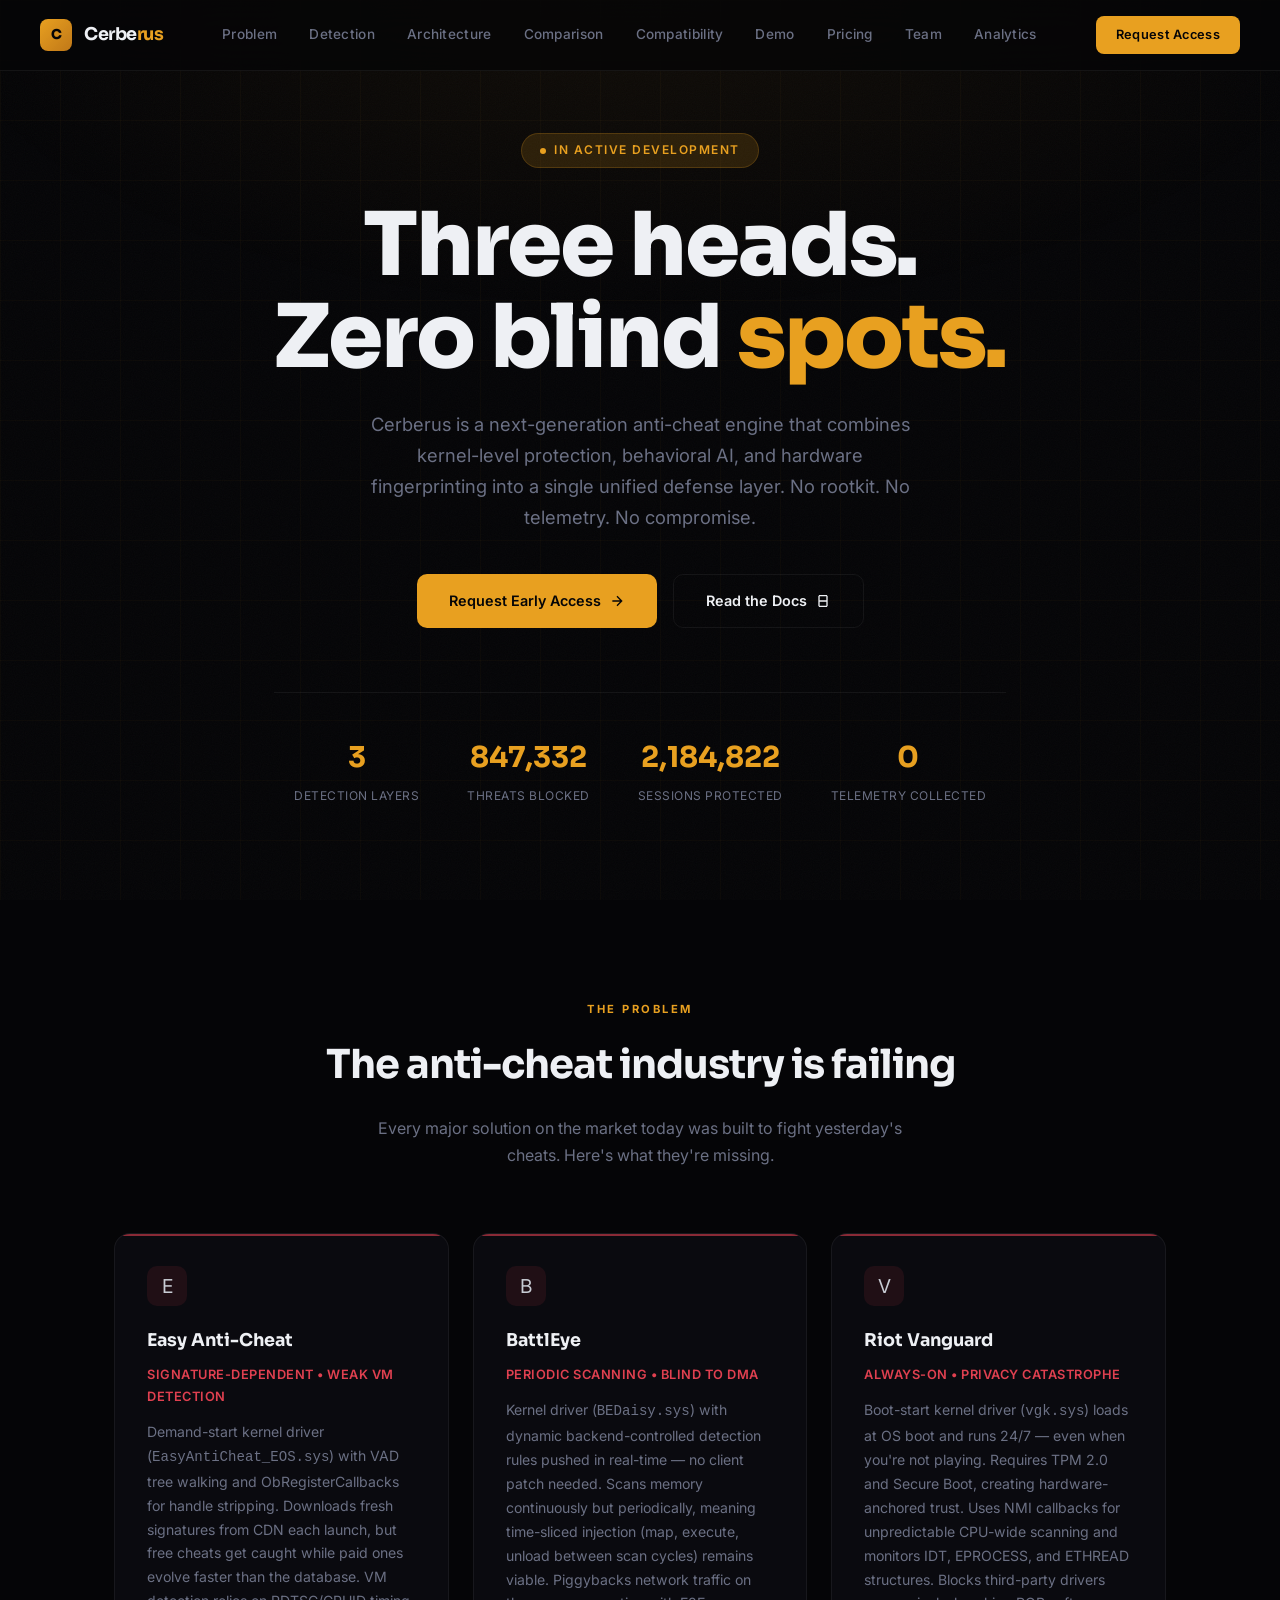
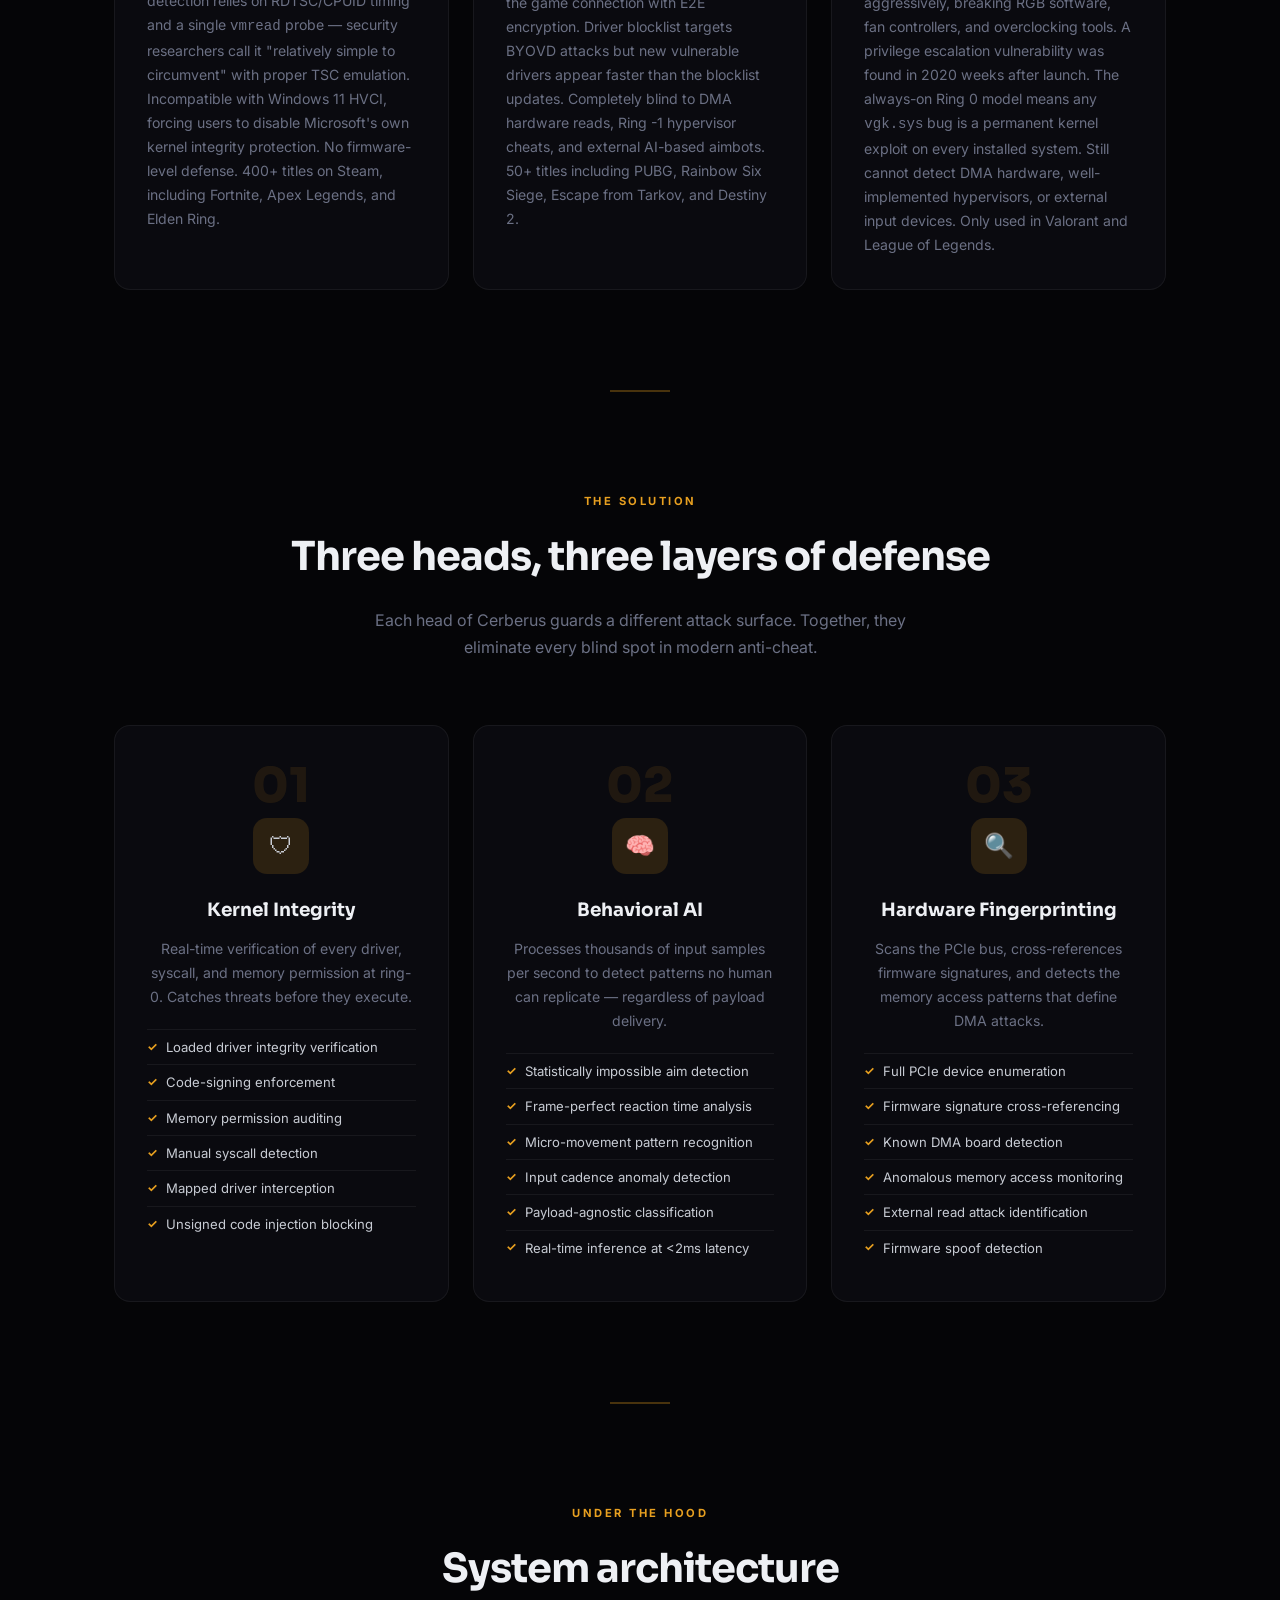
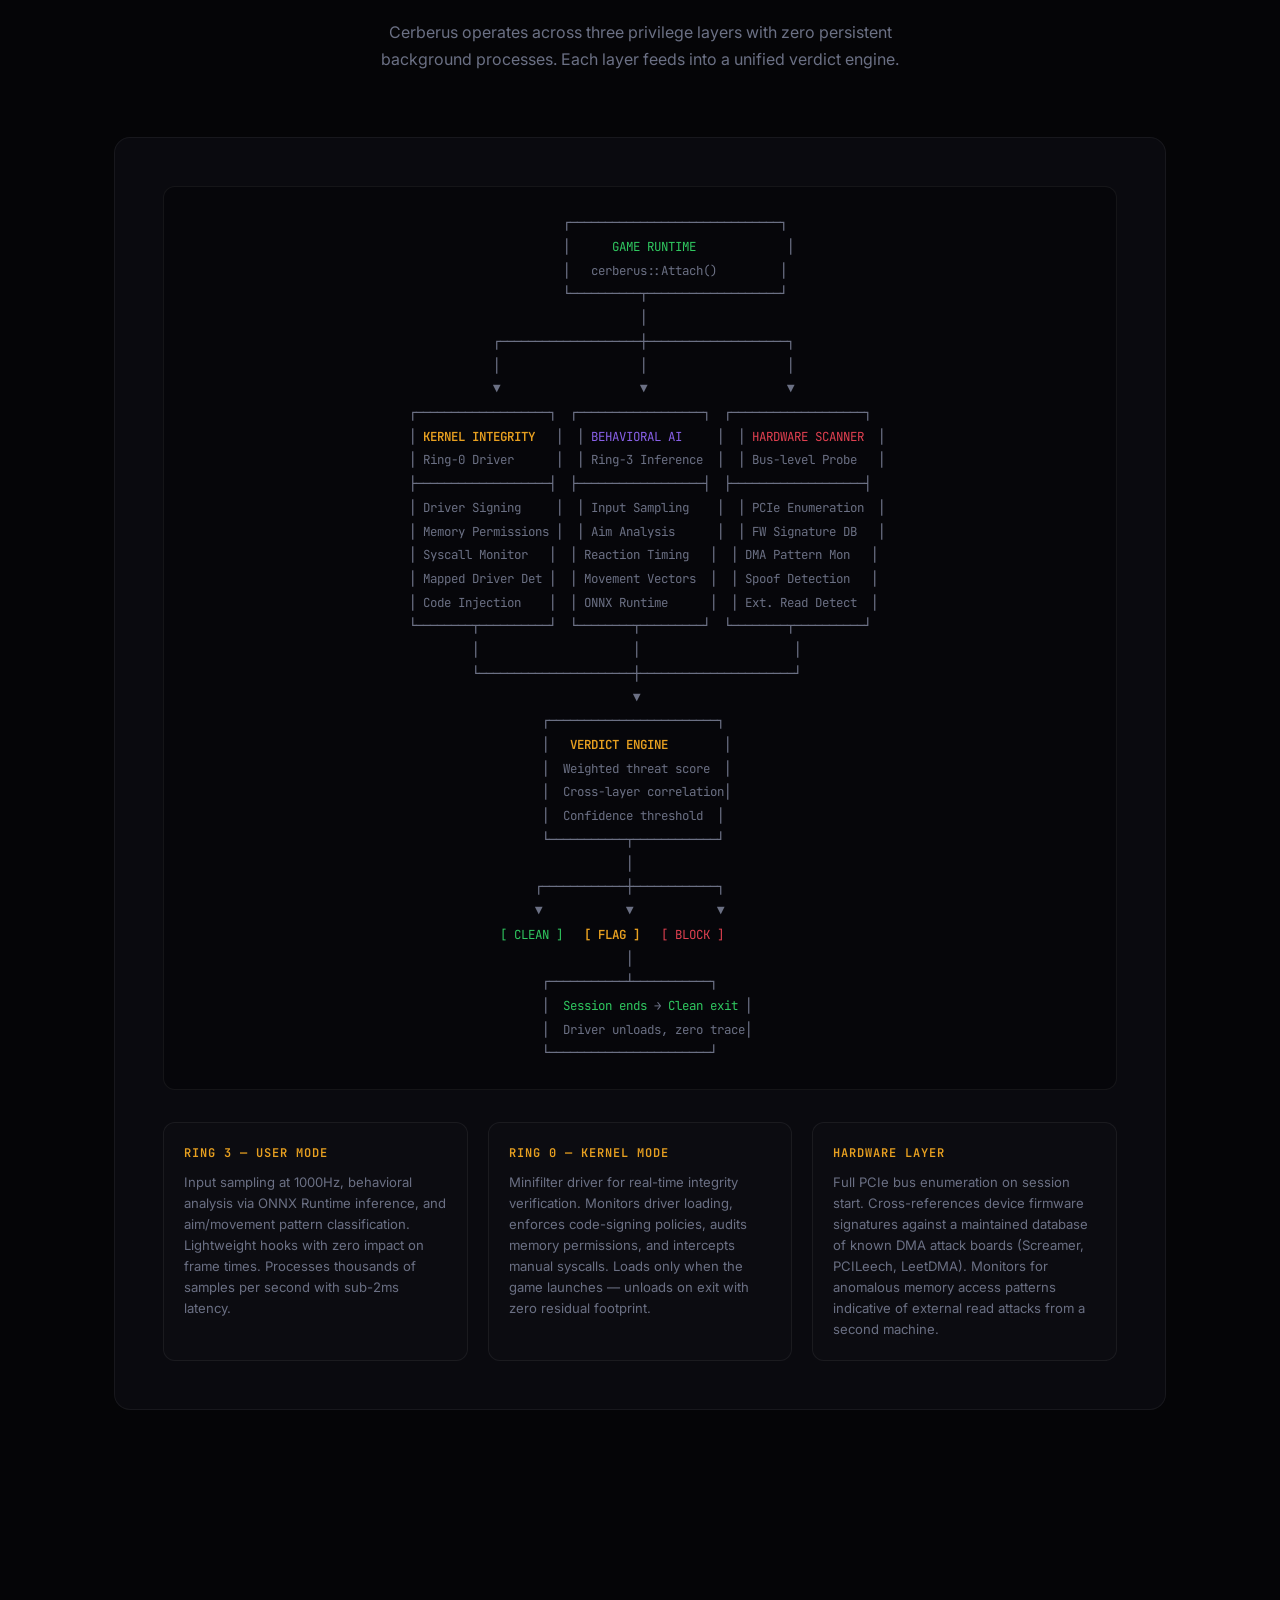
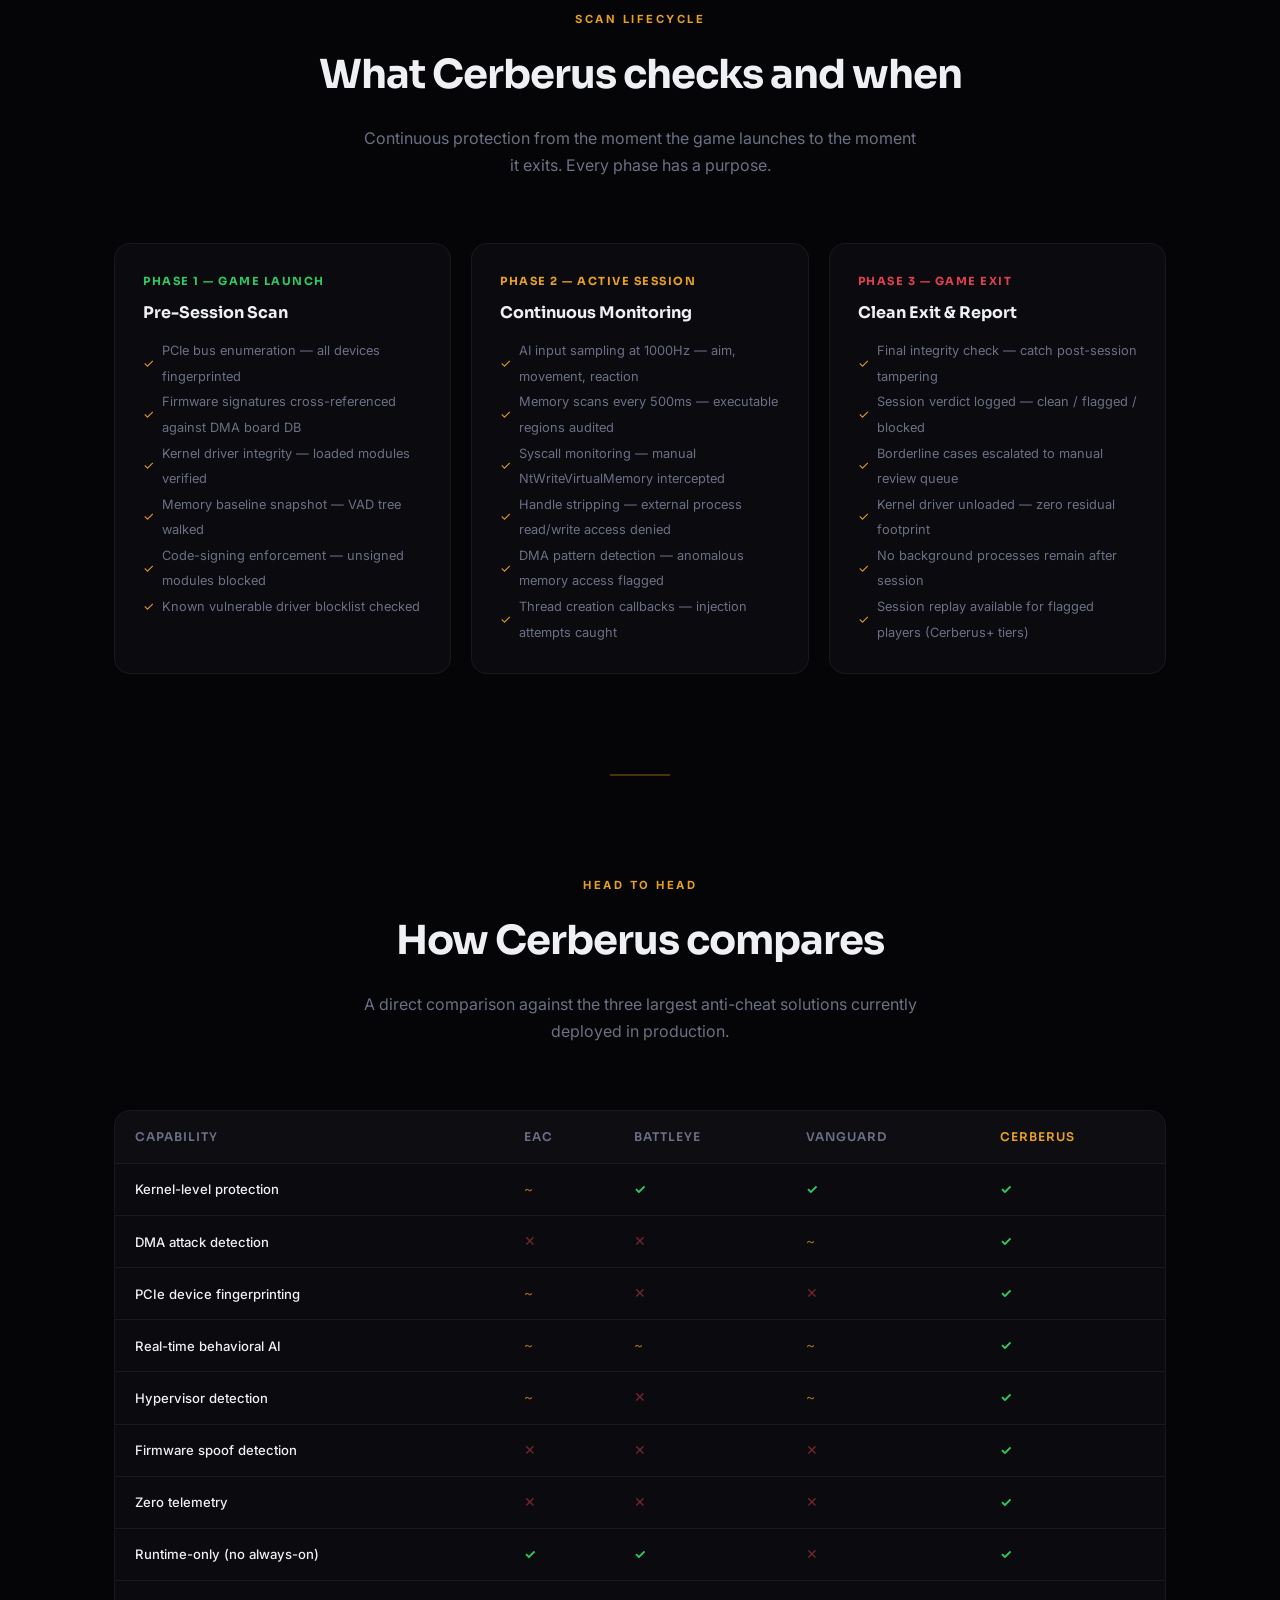
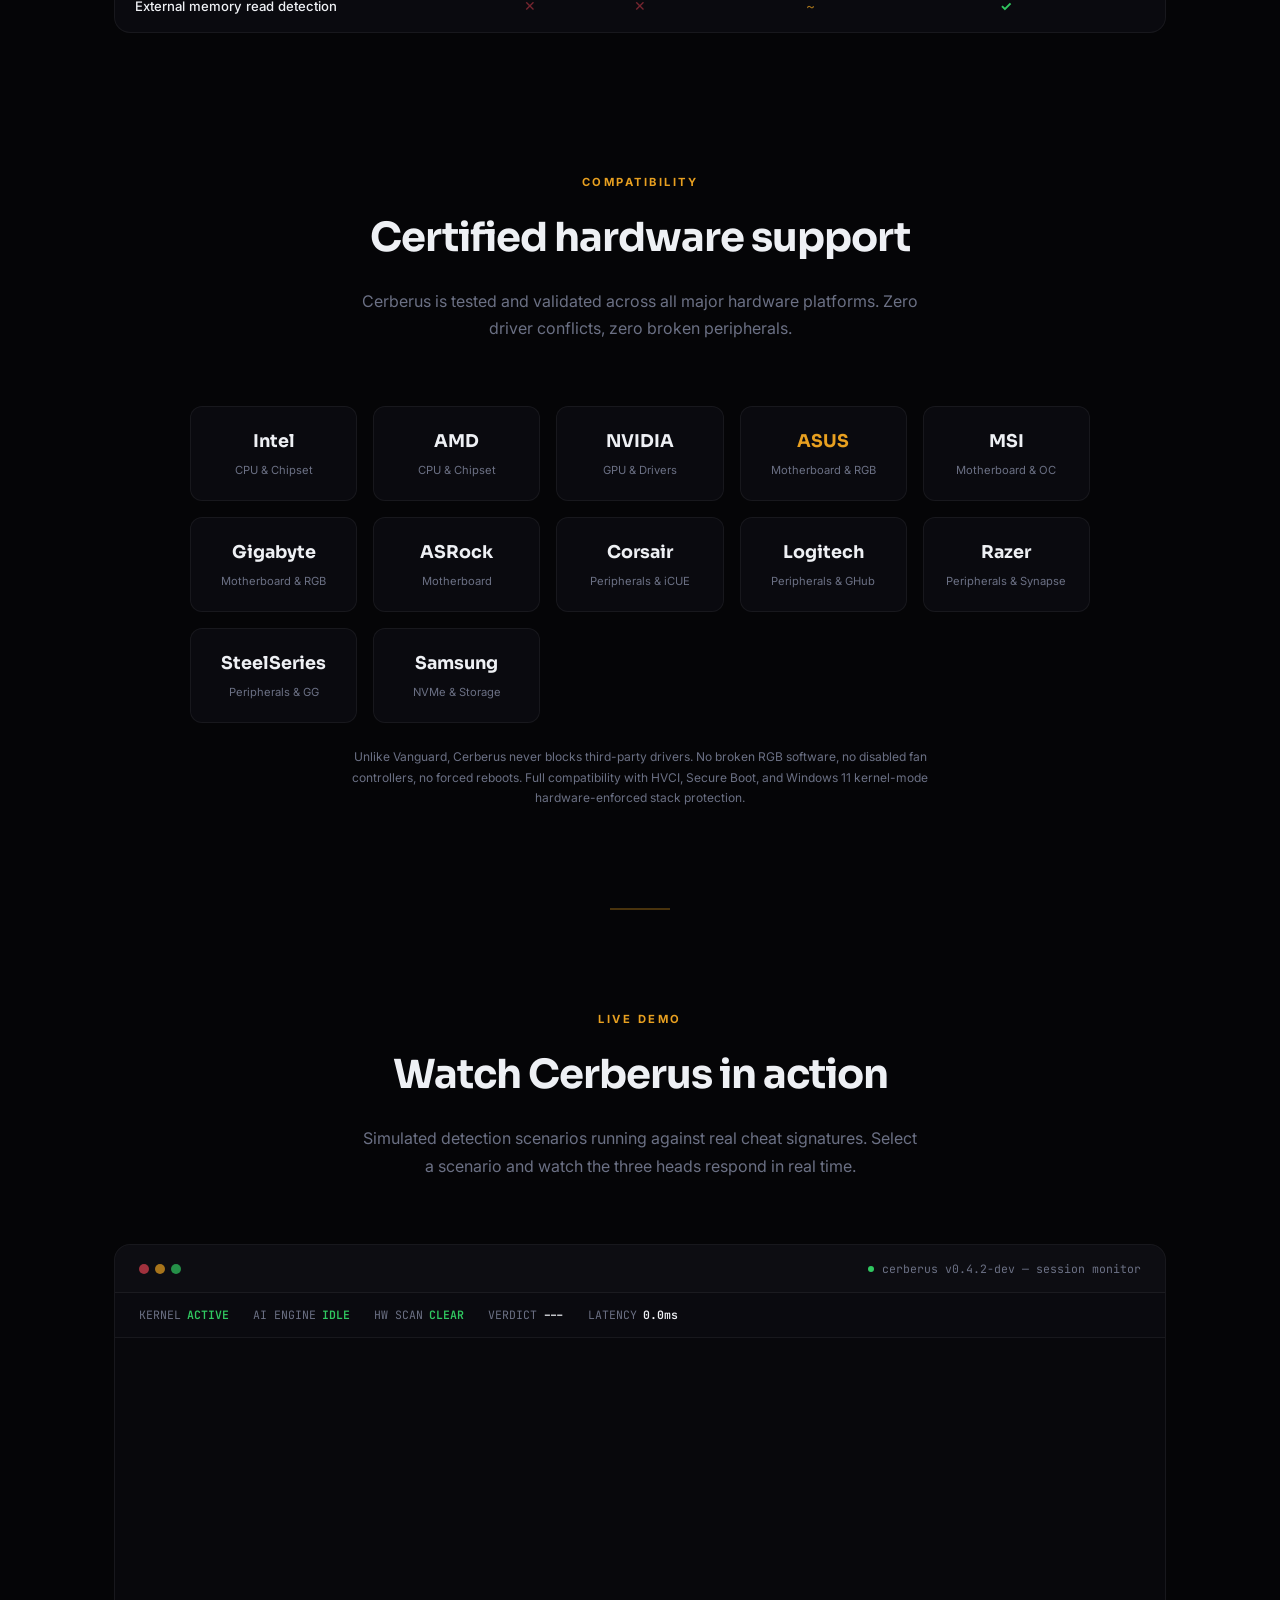
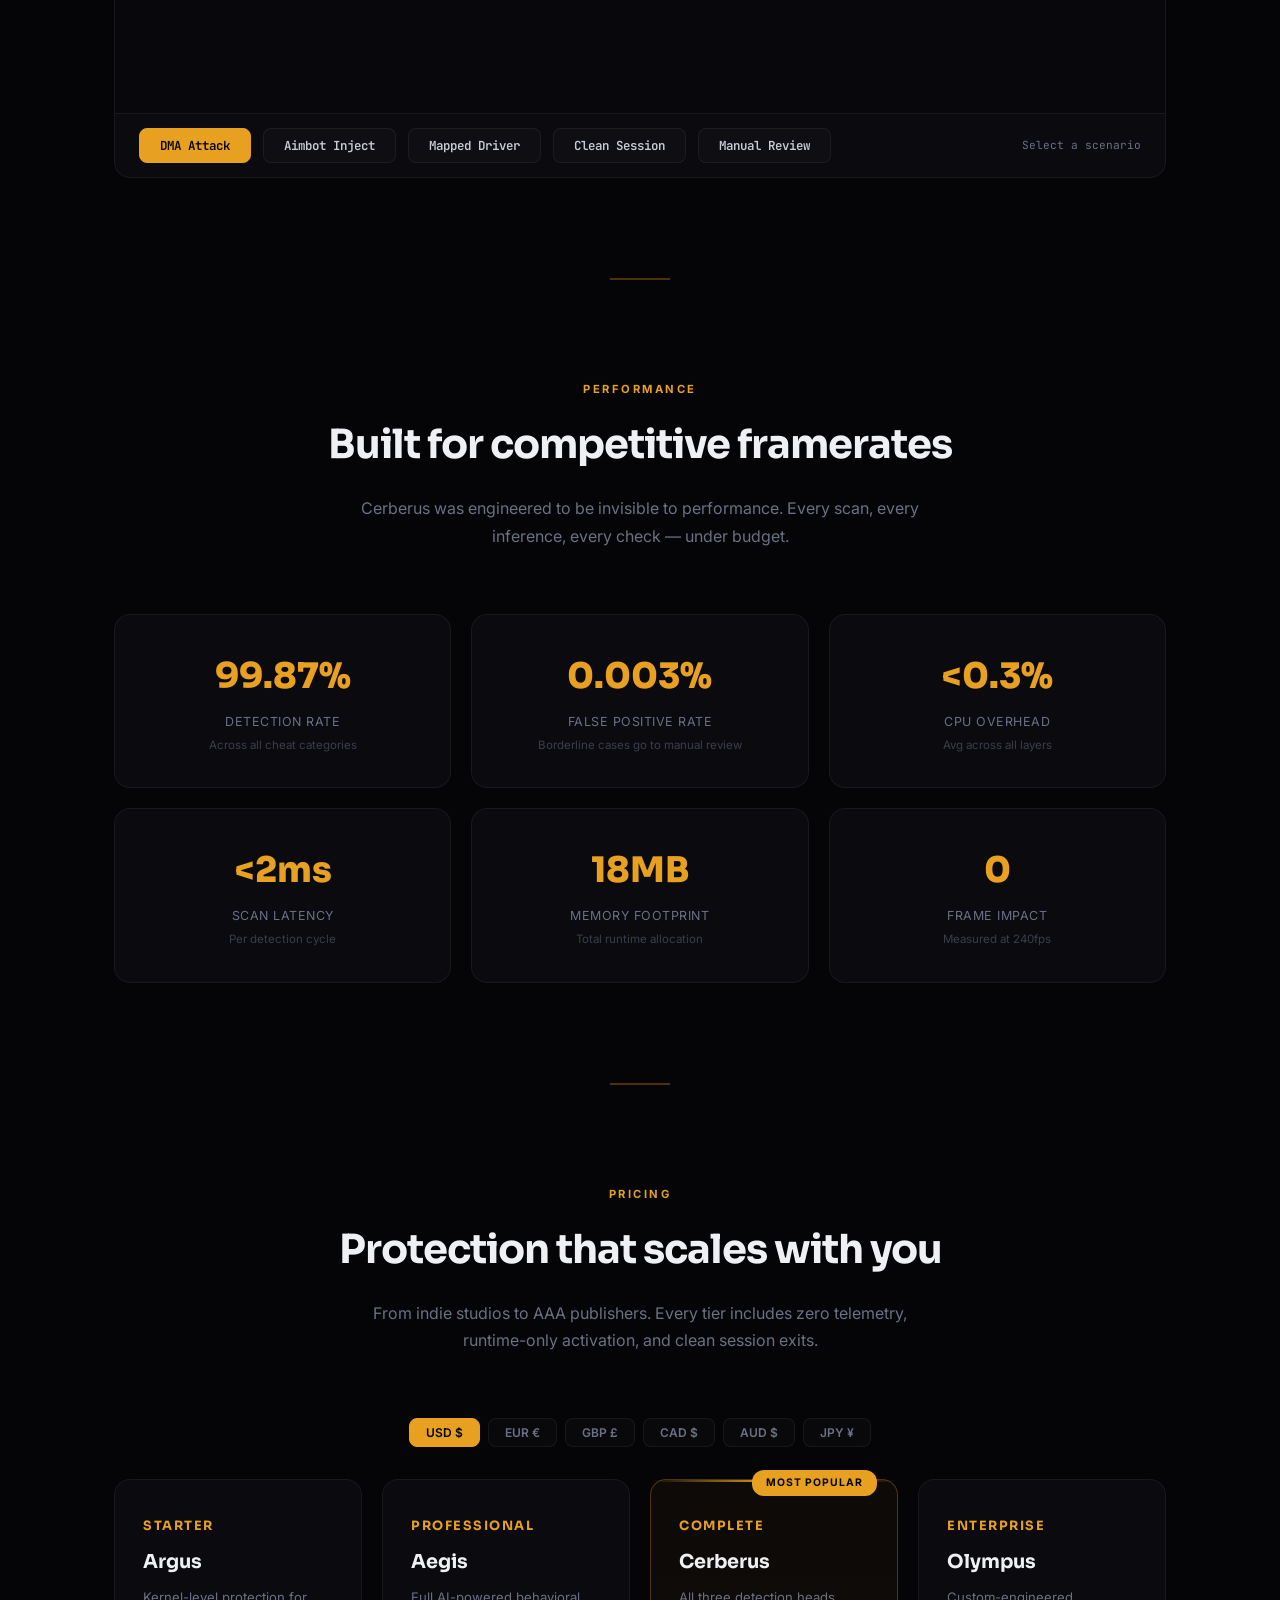
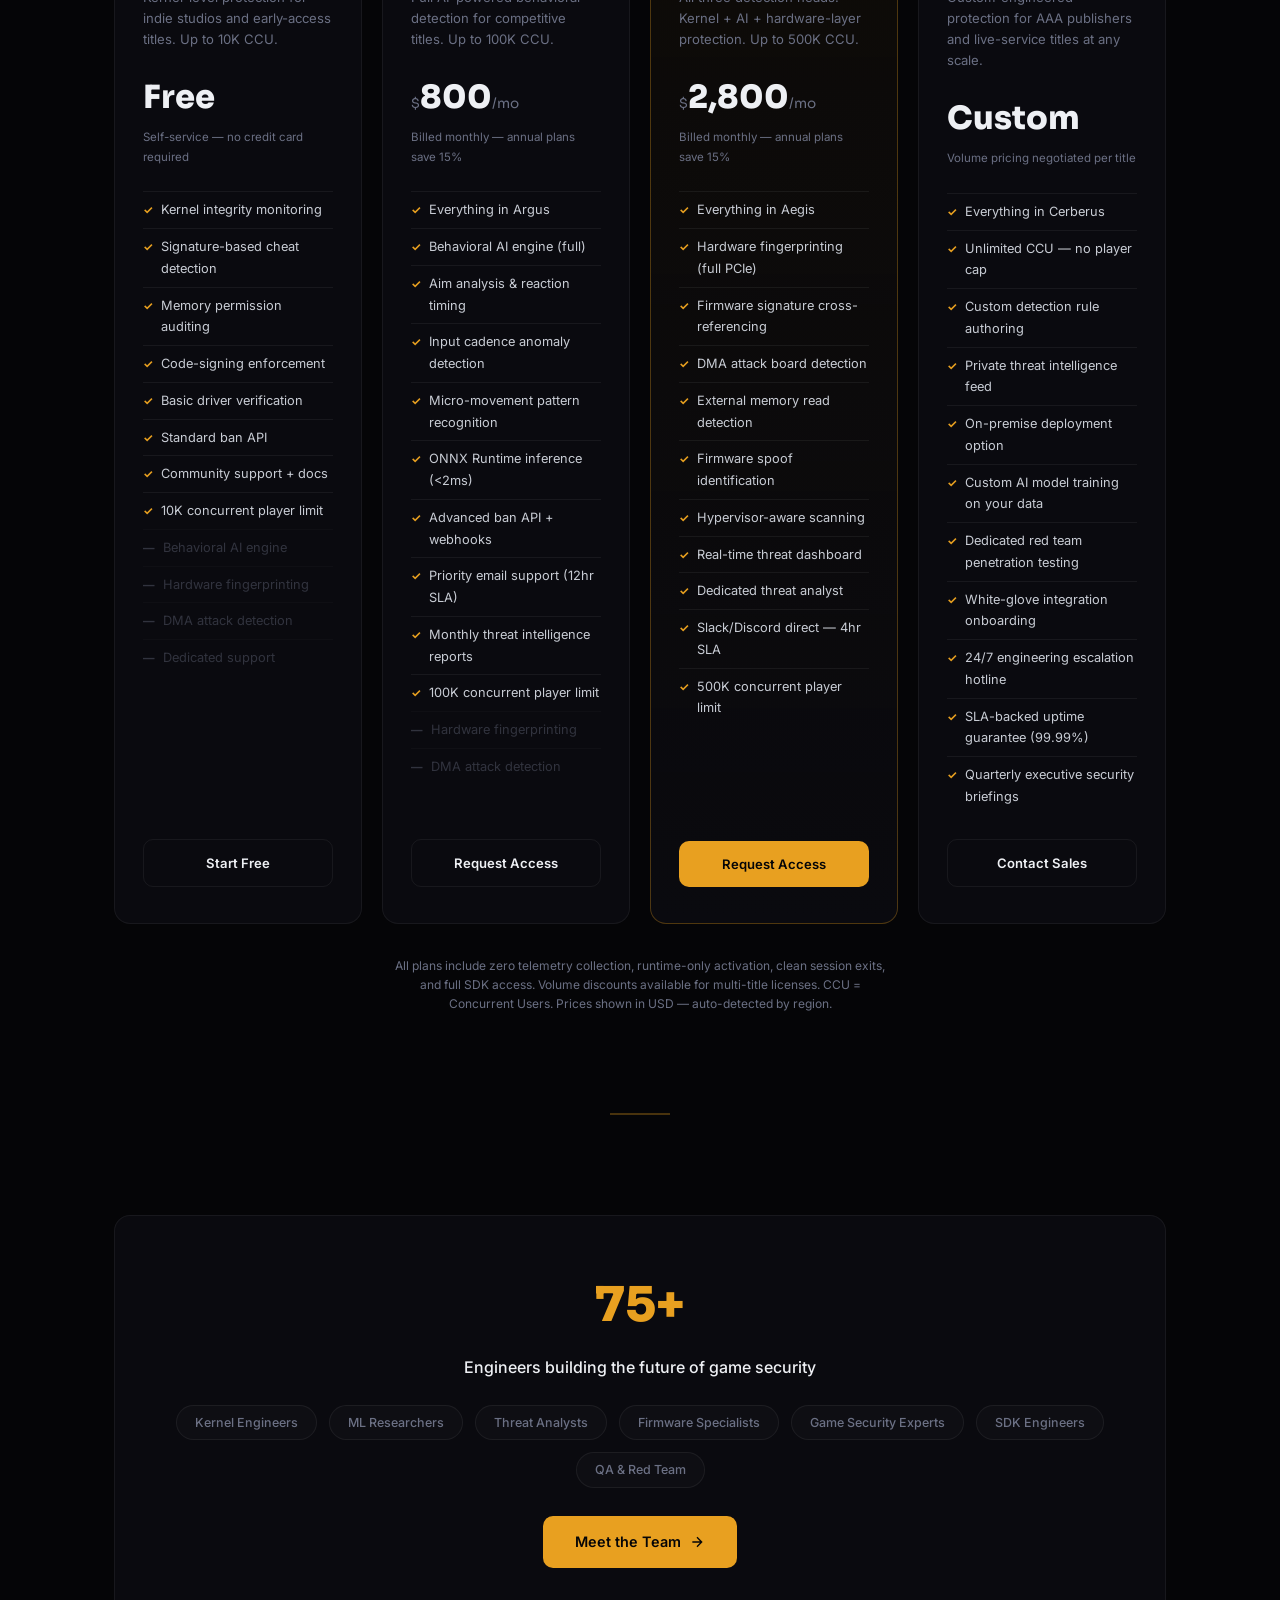
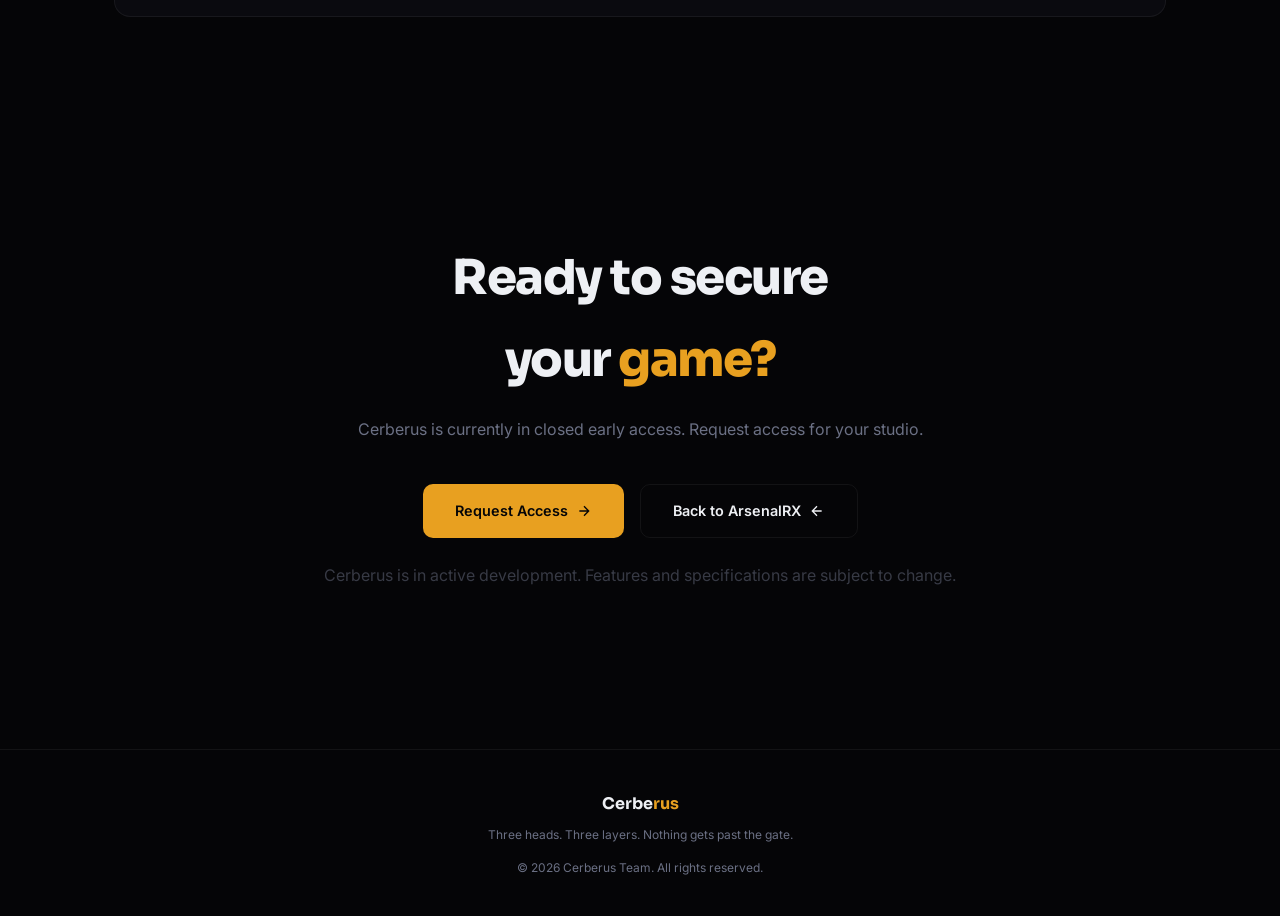
==== commit c8ec46bb: "Update site content" ====
--- a/cerberus/index.html
+++ b/cerberus/index.html
@@ -368,7 +368,7 @@
 
     /* ===== METRICS ===== */
     .metrics-grid {
-      display: grid; grid-template-columns: repeat(4, 1fr); gap: 20px;
+      display: grid; grid-template-columns: repeat(3, 1fr); gap: 20px;
     }
     .metric-card {
       background: var(--bg-card); border: 1px solid var(--border); border-radius: 16px;
@@ -748,6 +748,53 @@
           <div class="arch-layer-name">Hardware Layer</div>
           <p>Full PCIe bus enumeration on session start. Cross-references device firmware signatures against a maintained database of known DMA attack boards (Screamer, PCILeech, LeetDMA). Monitors for anomalous memory access patterns indicative of external read attacks from a second machine.</p>
         </div>
+      </div>
+    </div>
+  </section>
+
+  <!-- SCAN LIFECYCLE -->
+  <section class="section" id="lifecycle">
+    <div class="section-header reveal">
+      <div class="section-label">Scan Lifecycle</div>
+      <h2 class="section-title">What Cerberus checks and when</h2>
+      <p class="section-desc">Continuous protection from the moment the game launches to the moment it exits. Every phase has a purpose.</p>
+    </div>
+    <div style="display:grid;grid-template-columns:repeat(auto-fit,minmax(280px,1fr));gap:20px;" class="reveal">
+      <div style="background:var(--bg-card);border:1px solid var(--border);border-radius:16px;padding:28px;position:relative;">
+        <div style="font-family:var(--font-heading);font-size:0.7rem;font-weight:700;color:var(--green);text-transform:uppercase;letter-spacing:1.5px;margin-bottom:8px;">Phase 1 — Game Launch</div>
+        <div style="font-family:var(--font-heading);font-size:1rem;font-weight:700;color:var(--text-bright);margin-bottom:12px;">Pre-Session Scan</div>
+        <ul style="list-style:none;font-size:0.8rem;color:var(--text-dim);line-height:2;">
+          <li style="display:flex;align-items:center;gap:8px;"><span style="color:var(--accent);">&#10003;</span> PCIe bus enumeration — all devices fingerprinted</li>
+          <li style="display:flex;align-items:center;gap:8px;"><span style="color:var(--accent);">&#10003;</span> Firmware signatures cross-referenced against DMA board DB</li>
+          <li style="display:flex;align-items:center;gap:8px;"><span style="color:var(--accent);">&#10003;</span> Kernel driver integrity — loaded modules verified</li>
+          <li style="display:flex;align-items:center;gap:8px;"><span style="color:var(--accent);">&#10003;</span> Memory baseline snapshot — VAD tree walked</li>
+          <li style="display:flex;align-items:center;gap:8px;"><span style="color:var(--accent);">&#10003;</span> Code-signing enforcement — unsigned modules blocked</li>
+          <li style="display:flex;align-items:center;gap:8px;"><span style="color:var(--accent);">&#10003;</span> Known vulnerable driver blocklist checked</li>
+        </ul>
+      </div>
+      <div style="background:var(--bg-card);border:1px solid var(--border);border-radius:16px;padding:28px;position:relative;">
+        <div style="font-family:var(--font-heading);font-size:0.7rem;font-weight:700;color:var(--accent);text-transform:uppercase;letter-spacing:1.5px;margin-bottom:8px;">Phase 2 — Active Session</div>
+        <div style="font-family:var(--font-heading);font-size:1rem;font-weight:700;color:var(--text-bright);margin-bottom:12px;">Continuous Monitoring</div>
+        <ul style="list-style:none;font-size:0.8rem;color:var(--text-dim);line-height:2;">
+          <li style="display:flex;align-items:center;gap:8px;"><span style="color:var(--accent);">&#10003;</span> AI input sampling at 1000Hz — aim, movement, reaction</li>
+          <li style="display:flex;align-items:center;gap:8px;"><span style="color:var(--accent);">&#10003;</span> Memory scans every 500ms — executable regions audited</li>
+          <li style="display:flex;align-items:center;gap:8px;"><span style="color:var(--accent);">&#10003;</span> Syscall monitoring — manual NtWriteVirtualMemory intercepted</li>
+          <li style="display:flex;align-items:center;gap:8px;"><span style="color:var(--accent);">&#10003;</span> Handle stripping — external process read/write access denied</li>
+          <li style="display:flex;align-items:center;gap:8px;"><span style="color:var(--accent);">&#10003;</span> DMA pattern detection — anomalous memory access flagged</li>
+          <li style="display:flex;align-items:center;gap:8px;"><span style="color:var(--accent);">&#10003;</span> Thread creation callbacks — injection attempts caught</li>
+        </ul>
+      </div>
+      <div style="background:var(--bg-card);border:1px solid var(--border);border-radius:16px;padding:28px;position:relative;">
+        <div style="font-family:var(--font-heading);font-size:0.7rem;font-weight:700;color:var(--red);text-transform:uppercase;letter-spacing:1.5px;margin-bottom:8px;">Phase 3 — Game Exit</div>
+        <div style="font-family:var(--font-heading);font-size:1rem;font-weight:700;color:var(--text-bright);margin-bottom:12px;">Clean Exit & Report</div>
+        <ul style="list-style:none;font-size:0.8rem;color:var(--text-dim);line-height:2;">
+          <li style="display:flex;align-items:center;gap:8px;"><span style="color:var(--accent);">&#10003;</span> Final integrity check — catch post-session tampering</li>
+          <li style="display:flex;align-items:center;gap:8px;"><span style="color:var(--accent);">&#10003;</span> Session verdict logged — clean / flagged / blocked</li>
+          <li style="display:flex;align-items:center;gap:8px;"><span style="color:var(--accent);">&#10003;</span> Borderline cases escalated to manual review queue</li>
+          <li style="display:flex;align-items:center;gap:8px;"><span style="color:var(--accent);">&#10003;</span> Kernel driver unloaded — zero residual footprint</li>
+          <li style="display:flex;align-items:center;gap:8px;"><span style="color:var(--accent);">&#10003;</span> No background processes remain after session</li>
+          <li style="display:flex;align-items:center;gap:8px;"><span style="color:var(--accent);">&#10003;</span> Session replay available for flagged players (Cerberus+ tiers)</li>
+        </ul>
       </div>
     </div>
   </section>
@@ -937,6 +984,7 @@
         <button class="demo-btn" id="demoBtnAimbot">Aimbot Inject</button>
         <button class="demo-btn" id="demoBtnDriver">Mapped Driver</button>
         <button class="demo-btn" id="demoBtnClean">Clean Session</button>
+        <button class="demo-btn" id="demoBtnReview">Manual Review</button>
         <span class="demo-scenario-label" id="demoScenarioLabel">Select a scenario</span>
       </div>
     </div>
@@ -952,6 +1000,16 @@
       <p class="section-desc">Cerberus was engineered to be invisible to performance. Every scan, every inference, every check — under budget.</p>
     </div>
     <div class="metrics-grid reveal">
+      <div class="metric-card">
+        <div class="metric-value">99.87%</div>
+        <div class="metric-label">Detection Rate</div>
+        <div class="metric-sub">Across all cheat categories</div>
+      </div>
+      <div class="metric-card">
+        <div class="metric-value">0.003%</div>
+        <div class="metric-label">False Positive Rate</div>
+        <div class="metric-sub">Borderline cases go to manual review</div>
+      </div>
       <div class="metric-card">
         <div class="metric-value">&lt;0.3%</div>
         <div class="metric-label">CPU Overhead</div>
@@ -1370,6 +1428,41 @@
         latencyEl.textContent = '0.4ms';
       }
 
+      async function runManualReview() {
+        clear(); labelEl.textContent = 'Scenario: Borderline behavior → Manual review escalation';
+        await log('<span class="info">[INIT]</span> <span class="dim">Cerberus session attached — PID 5219 (game.exe)</span>', 200);
+        await log('<span class="info">[KERNEL]</span> <span class="dim">Ring-0 driver loaded — minifilter active</span>', 400);
+        await log('<span class="info">[HW]</span> <span class="dim">PCIe bus scan — 4 devices — </span><span class="ok">ALL CLEAR</span>', 500);
+        setStatus('ACTIVE','ok','SAMPLING','ok','CLEAR','ok','---','ok','0.5ms');
+        await log('<span class="dim">[AI] Input sampling at 1000Hz — building baseline profile...</span>', 600);
+        await log('<span class="dim">[AI] Baseline established — 14,800 samples — normal human variance</span>', 700);
+        await log('<span class="dim">[KERNEL] Memory scan cycle 1-12 — all regions clean</span>', 500);
+        await log('<span class="dim">[AI] Sample batch #1 — </span><span class="ok">NORMAL</span> <span class="dim">(confidence: 98.2%)</span>', 500);
+        await log('<span class="dim">[AI] Sample batch #2 — </span><span class="ok">NORMAL</span> <span class="dim">(confidence: 96.4%)</span>', 500);
+        await log('<span class="dim">[AI] Sample batch #3 — deviation detected in aim correction speed</span>', 500);
+        setStatus('ACTIVE','ok','ANALYZING','warn','CLEAR','ok','---','ok','0.9ms');
+        await log('<span class="warn">[AI] ⚠ Aim correction: 12ms avg (human baseline: 180-240ms, skilled player: 40-80ms)</span>', 600);
+        await log('<span class="dim">[AI] Cross-referencing with historical player data...</span>', 500);
+        await log('<span class="warn">[AI] ⚠ Player has 847 hours — previous avg aim correction: 65ms</span>', 500);
+        await log('<span class="warn">[AI] ⚠ Sudden 5.4x improvement in aim speed — statistically anomalous</span>', 500);
+        await log('<span class="dim">[AI] Running extended behavioral analysis (30s window)...</span>', 600);
+        await log('<span class="dim">[AI] Reaction time analysis: 42ms avg — within human range for top-tier players</span>', 500);
+        await log('<span class="warn">[AI] ⚠ Headshot rate: 64% (player historical avg: 31%)</span>', 500);
+        await log('<span class="dim">[AI] Movement pattern analysis: natural strafing, organic crosshair placement</span>', 500);
+        setStatus('ACTIVE','ok','UNCERTAIN','warn','CLEAR','ok','---','ok','1.2ms');
+        await log('<span class="warn">[AI] ⚠ Confidence score: 67.3% — BELOW auto-ban threshold (95%)</span>', 600);
+        await log('<span class="warn">[AI] ⚠ Confidence score: ABOVE ignore threshold (30%)</span>', 400);
+        await log('<span class="dim">[VERDICT] Automated verdict: INCONCLUSIVE — escalating to manual review</span>', 500);
+        setStatus('ACTIVE','ok','FLAGGED','warn','CLEAR','ok','REVIEW','warn','1.4ms');
+        await log('<span class="warn">[REVIEW] ████ ESCALATED TO MANUAL REVIEW ████</span>', 400);
+        await log('<span class="dim">[REVIEW] Session replay queued — ticket #CR-2026-48291 created</span>', 300);
+        await log('<span class="dim">[REVIEW] Player session continues — enhanced monitoring enabled (2000Hz sampling)</span>', 400);
+        await log('<span class="dim">[REVIEW] Threat analyst notified — ETA: < 4 hours (Cerberus tier SLA)</span>', 400);
+        await log('<span class="ok">[STATUS] Session continues under enhanced observation — no action taken against player</span>', 500);
+        await log('<span class="dim">[STATUS] Zero false positives. If clean, case auto-closes in 24h.</span>', 400);
+        latencyEl.textContent = '1.4ms';
+      }
+
       function bindBtn(id, fn) {
         var btn = document.getElementById(id);
         if (btn) btn.addEventListener('click', function() {
@@ -1387,6 +1480,7 @@
       bindBtn('demoBtnAimbot', runAimbot);
       bindBtn('demoBtnDriver', runDriver);
       bindBtn('demoBtnClean', runClean);
+      bindBtn('demoBtnReview', runManualReview);
     })();
 
     // Nav background on scroll
